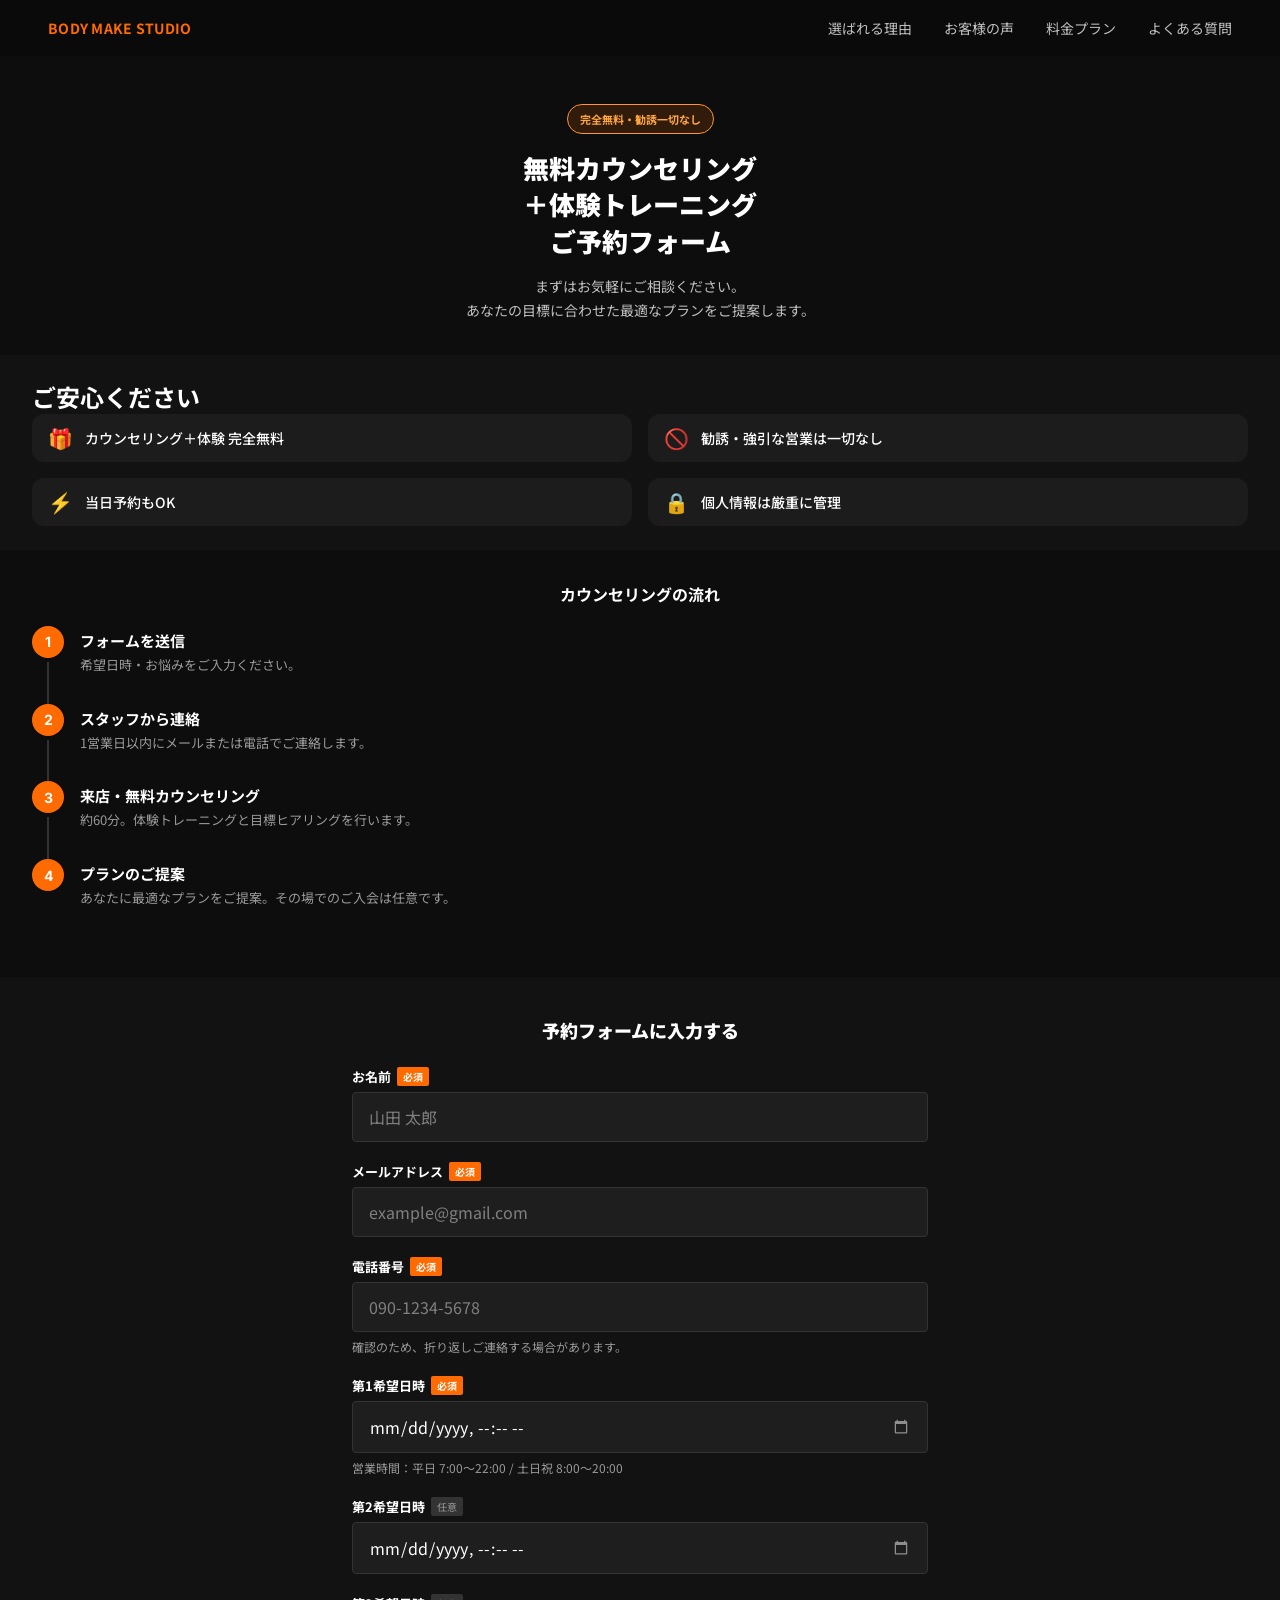
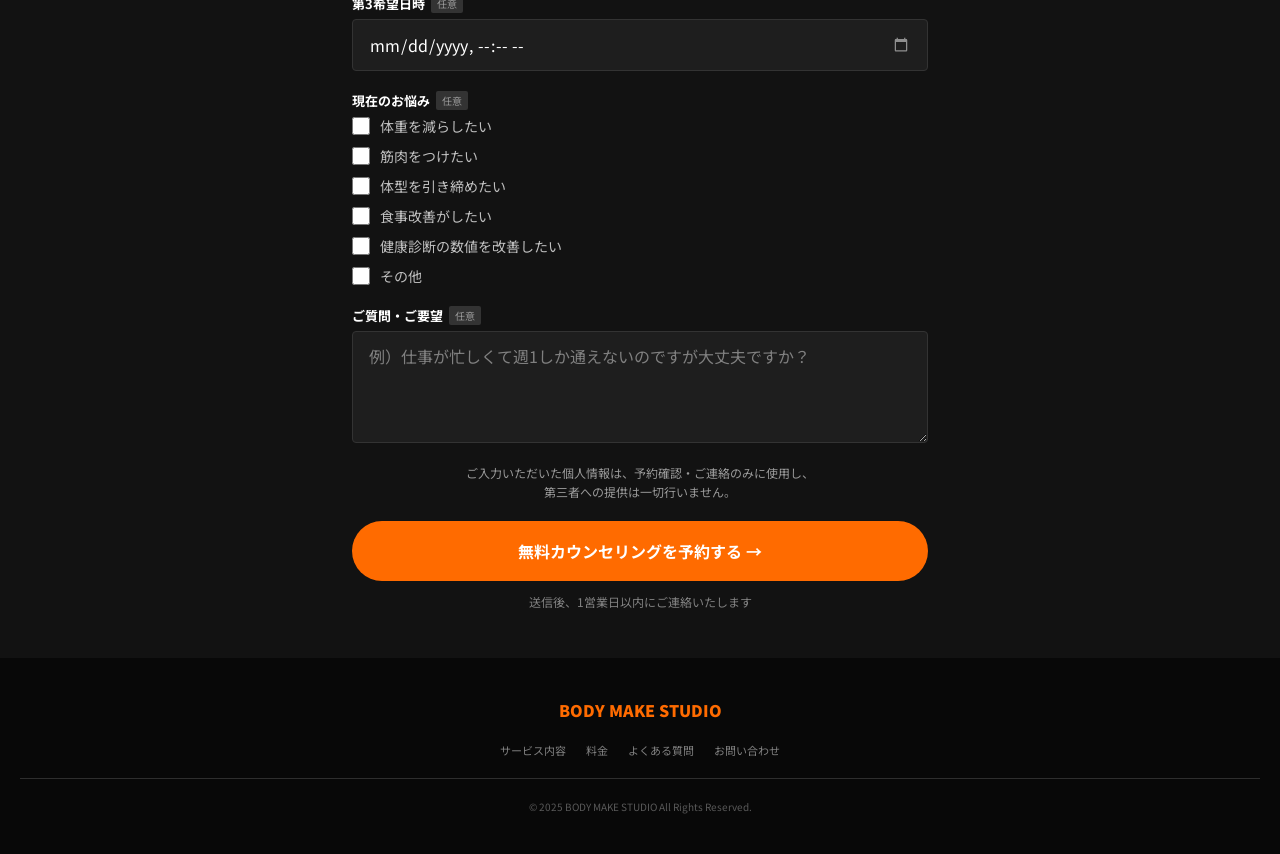
==== counseling.html @ 0d70e22b "新しく追加" ====
<!DOCTYPE html>
<html lang="ja">
<head>
  <meta charset="UTF-8">
  <meta name="viewport" content="width=device-width, initial-scale=1.0">
  <title>無料カウンセリング予約 | BODY MAKE STUDIO</title>
  <meta name="description" content="無料カウンセリング＋体験トレーニングのご予約。勧誘一切なし・完全無料・当日予約OK。BODY MAKE STUDIOで理想のカラダを目指しましょう。">
  <link rel="preconnect" href="https://fonts.googleapis.com">
  <link rel="preconnect" href="https://fonts.gstatic.com" crossorigin>
  <link href="https://fonts.googleapis.com/css2?family=Inter:wght@400;700&family=Noto+Sans+JP:wght@400;500;700;900&display=swap" rel="stylesheet">
  <link rel="stylesheet" href="css/style.css">
</head>
<body>

  <!-- ========== Header ========== -->
  <header class="header">
    <a href="index.html" class="header__logo">BODY MAKE STUDIO</a>
    <button class="header__hamburger js-hamburger" aria-label="メニューを開く" aria-expanded="false" aria-controls="header-nav">
      <span class="header__hamburger-line"></span>
      <span class="header__hamburger-line"></span>
      <span class="header__hamburger-line"></span>
    </button>
    <nav class="header__nav js-nav" id="header-nav" aria-label="サイトナビゲーション">
      <ul class="header__nav-list">
        <li class="header__nav-item"><a href="index.html#reason">選ばれる理由</a></li>
        <li class="header__nav-item"><a href="index.html#review">お客様の声</a></li>
        <li class="header__nav-item"><a href="index.html#pricing">料金プラン</a></li>
        <li class="header__nav-item"><a href="index.html#faq">よくある質問</a></li>
      </ul>
    </nav>
  </header>

  <main class="main">

    <!-- ========== Hero ========== -->
    <section class="counseling-hero" aria-label="ページヘッド">
      <div class="counseling-hero__badge">
        <span class="counseling-hero__badge-text">完全無料・勧誘一切なし</span>
      </div>
      <h1 class="counseling-hero__title">無料カウンセリング<br>＋体験トレーニング<br>ご予約フォーム</h1>
      <p class="counseling-hero__subtitle">
        まずはお気軽にご相談ください。<br>
        あなたの目標に合わせた最適なプランをご提案します。
      </p>
    </section>

    <!-- ========== Trust Badges ========== -->
    <section class="trust" aria-labelledby="trust-title">
      <h2 class="u-sr-only" id="trust-title">ご安心ください</h2>
      <ul class="trust__list">
        <li class="trust__item">
          <span class="trust__icon" aria-hidden="true">🎁</span>
          <p class="trust__text">カウンセリング＋体験 完全無料</p>
        </li>
        <li class="trust__item">
          <span class="trust__icon" aria-hidden="true">🚫</span>
          <p class="trust__text">勧誘・強引な営業は一切なし</p>
        </li>
        <li class="trust__item">
          <span class="trust__icon" aria-hidden="true">⚡</span>
          <p class="trust__text">当日予約もOK</p>
        </li>
        <li class="trust__item">
          <span class="trust__icon" aria-hidden="true">🔒</span>
          <p class="trust__text">個人情報は厳重に管理</p>
        </li>
      </ul>
    </section>

    <!-- ========== Steps ========== -->
    <section class="steps" aria-labelledby="steps-title">
      <h2 class="steps__title" id="steps-title">カウンセリングの流れ</h2>
      <ol class="steps__list">
        <li class="step">
          <div class="step__num" aria-hidden="true">1</div>
          <div class="step__content">
            <p class="step__title">フォームを送信</p>
            <p class="step__desc">希望日時・お悩みをご入力ください。</p>
          </div>
        </li>
        <li class="step">
          <div class="step__num" aria-hidden="true">2</div>
          <div class="step__content">
            <p class="step__title">スタッフから連絡</p>
            <p class="step__desc">1営業日以内にメールまたは電話でご連絡します。</p>
          </div>
        </li>
        <li class="step">
          <div class="step__num" aria-hidden="true">3</div>
          <div class="step__content">
            <p class="step__title">来店・無料カウンセリング</p>
            <p class="step__desc">約60分。体験トレーニングと目標ヒアリングを行います。</p>
          </div>
        </li>
        <li class="step">
          <div class="step__num" aria-hidden="true">4</div>
          <div class="step__content">
            <p class="step__title">プランのご提案</p>
            <p class="step__desc">あなたに最適なプランをご提案。その場でのご入会は任意です。</p>
          </div>
        </li>
      </ol>
    </section>

    <!-- ========== Form ========== -->
    <section class="form-section" aria-labelledby="form-title">
      <h2 class="form-section__title" id="form-title">予約フォームに入力する</h2>

      <form class="counseling-form js-counseling-form" novalidate>

        <!-- お名前 -->
        <div class="form-group">
          <label class="form-group__label" for="name">
            お名前
            <span class="form-group__required">必須</span>
          </label>
          <input
            class="form-group__input"
            type="text"
            id="name"
            name="name"
            placeholder="山田 太郎"
            required
            autocomplete="name"
          >
        </div>

        <!-- メールアドレス -->
        <div class="form-group">
          <label class="form-group__label" for="email">
            メールアドレス
            <span class="form-group__required">必須</span>
          </label>
          <input
            class="form-group__input"
            type="email"
            id="email"
            name="email"
            placeholder="example@gmail.com"
            required
            autocomplete="email"
          >
        </div>

        <!-- 電話番号 -->
        <div class="form-group">
          <label class="form-group__label" for="phone">
            電話番号
            <span class="form-group__required">必須</span>
          </label>
          <input
            class="form-group__input"
            type="tel"
            id="phone"
            name="phone"
            placeholder="090-1234-5678"
            required
            autocomplete="tel"
          >
          <p class="form-group__hint">確認のため、折り返しご連絡する場合があります。</p>
        </div>

        <!-- 第1希望日時 -->
        <div class="form-group">
          <label class="form-group__label" for="date1">
            第1希望日時
            <span class="form-group__required">必須</span>
          </label>
          <input
            class="form-group__input"
            type="datetime-local"
            id="date1"
            name="date1"
            required
          >
          <p class="form-group__hint">営業時間：平日 7:00〜22:00 / 土日祝 8:00〜20:00</p>
        </div>

        <!-- 第2希望日時 -->
        <div class="form-group">
          <label class="form-group__label" for="date2">
            第2希望日時
            <span class="form-group__optional">任意</span>
          </label>
          <input
            class="form-group__input"
            type="datetime-local"
            id="date2"
            name="date2"
          >
        </div>

        <!-- 第3希望日時 -->
        <div class="form-group">
          <label class="form-group__label" for="date3">
            第3希望日時
            <span class="form-group__optional">任意</span>
          </label>
          <input
            class="form-group__input"
            type="datetime-local"
            id="date3"
            name="date3"
          >
        </div>

        <!-- 現在のお悩み -->
        <div class="form-group">
          <p class="form-group__label" id="concern-label">
            現在のお悩み
            <span class="form-group__optional">任意</span>
          </p>
          <div class="form-group__checkbox-list" role="group" aria-labelledby="concern-label">
            <label class="form-group__checkbox-item">
              <input class="form-group__checkbox" type="checkbox" name="concern" value="weight">
              <span class="form-group__checkbox-label">体重を減らしたい</span>
            </label>
            <label class="form-group__checkbox-item">
              <input class="form-group__checkbox" type="checkbox" name="concern" value="muscle">
              <span class="form-group__checkbox-label">筋肉をつけたい</span>
            </label>
            <label class="form-group__checkbox-item">
              <input class="form-group__checkbox" type="checkbox" name="concern" value="shape">
              <span class="form-group__checkbox-label">体型を引き締めたい</span>
            </label>
            <label class="form-group__checkbox-item">
              <input class="form-group__checkbox" type="checkbox" name="concern" value="diet">
              <span class="form-group__checkbox-label">食事改善がしたい</span>
            </label>
            <label class="form-group__checkbox-item">
              <input class="form-group__checkbox" type="checkbox" name="concern" value="health">
              <span class="form-group__checkbox-label">健康診断の数値を改善したい</span>
            </label>
            <label class="form-group__checkbox-item">
              <input class="form-group__checkbox" type="checkbox" name="concern" value="other">
              <span class="form-group__checkbox-label">その他</span>
            </label>
          </div>
        </div>

        <!-- ご質問・ご要望 -->
        <div class="form-group">
          <label class="form-group__label" for="message">
            ご質問・ご要望
            <span class="form-group__optional">任意</span>
          </label>
          <textarea
            class="form-group__textarea"
            id="message"
            name="message"
            placeholder="例）仕事が忙しくて週1しか通えないのですが大丈夫ですか？"
          ></textarea>
        </div>

        <!-- プライバシーポリシー -->
        <p class="form__privacy">
          ご入力いただいた個人情報は、予約確認・ご連絡のみに使用し、<br>
          第三者への提供は一切行いません。
        </p>

        <!-- 送信 -->
        <div class="form__submit">
          <button type="submit" class="form__submit-btn">
            無料カウンセリングを予約する →
          </button>
          <p class="form__submit-note">送信後、1営業日以内にご連絡いたします</p>
        </div>

      </form>
    </section>

  </main>

  <!-- ========== Footer ========== -->
  <footer class="footer">
    <p class="footer__logo">BODY MAKE STUDIO</p>
    <nav class="footer__nav" aria-label="フッターナビゲーション">
      <a href="index.html#reason" class="footer__nav-item">サービス内容</a>
      <a href="index.html#pricing" class="footer__nav-item">料金</a>
      <a href="index.html#faq" class="footer__nav-item">よくある質問</a>
      <a href="counseling.html" class="footer__nav-item">お問い合わせ</a>
    </nav>
    <div class="footer__divider" aria-hidden="true"></div>
    <p class="footer__copy">© 2025 BODY MAKE STUDIO All Rights Reserved.</p>
  </footer>

  <script src="js/main.js"></script>
</body>
</html>
---- css/style.css ----
@import url('https://fonts.googleapis.com/css2?family=Inter:wght@400;700&family=Noto+Sans+JP:wght@400;500;700;900&display=swap');

/* ========================================
   Variables
======================================== */
:root {
  --color-bg-primary: #121212;
  --color-bg-secondary: #0d0d0d;
  --color-bg-header: #0a0a0a;
  --color-bg-card: #1a1a1a;
  --color-bg-card-alt: #1c1c1c;
  --color-accent: #ff6b00;
  --color-accent-hover: #e55f00;
  --color-accent-light: #ff9433;
  --color-accent-pale: rgba(255, 107, 0, 0.15);
  --color-text-primary: #ffffff;
  --color-text-secondary: #bfbfbf;
  --color-text-muted: #999999;
  --color-text-dark: #808080;
  --color-text-accent-warm: #ffa640;
  --color-success: #59d973;
  --color-star: #ffb800;
  --color-border: #333333;
  --color-border-subtle: #2e2e2e;

  --font-ja: 'Noto Sans JP', sans-serif;
  --font-en: 'Inter', sans-serif;

  --radius-sm: 4px;
  --radius-md: 8px;
  --radius-lg: 12px;
  --radius-xl: 14px;
  --radius-2xl: 16px;
  --radius-full: 50px;

  --section-py: 4rem;
  --section-px: 1.25rem;
}

/* ========================================
   Reset & Base
======================================== */
*, *::before, *::after {
  box-sizing: border-box;
  margin: 0;
  padding: 0;
}

html {
  font-size: 16px;
  scroll-behavior: smooth;
}

body {
  font-family: var(--font-ja);
  background-color: var(--color-bg-primary);
  color: var(--color-text-primary);
  -webkit-font-smoothing: antialiased;
  overflow-x: hidden;
  /* room for floating CTA on mobile */
  padding-bottom: 5rem;
}

img {
  max-width: 100%;
  height: auto;
  display: block;
}

a {
  color: inherit;
  text-decoration: none;
}

ul, ol {
  list-style: none;
}

/* ========================================
   Section Head (共通)
======================================== */
.section-head {
  display: flex;
  flex-direction: column;
  align-items: center;
  gap: 0.75rem;
  text-align: center;
  width: 100%;
}

.section-head__bar {
  width: 2.5rem;
  height: 4px;
  background-color: var(--color-accent);
  border-radius: 2px;
}

.section-head__title {
  font-size: 1.375rem;
  font-weight: 900;
  color: var(--color-text-primary);
  line-height: 1.5;
}

.section-head__subtitle {
  font-size: 0.8125rem;
  font-weight: 400;
  color: var(--color-text-muted);
}

/* ========================================
   CTA Button (共通)
======================================== */
.btn-cta {
  display: flex;
  align-items: center;
  justify-content: center;
  width: 100%;
  padding: 1.125rem 1.25rem;
  background-color: var(--color-accent);
  border-radius: var(--radius-full);
  border: none;
  font-family: var(--font-ja);
  font-size: 0.9375rem;
  font-weight: 700;
  color: var(--color-text-primary);
  cursor: pointer;
  transition: background-color 0.2s;
  text-align: center;
}

.btn-cta:hover {
  background-color: var(--color-accent-hover);
}

/* ========================================
   Header
======================================== */
.header {
  position: fixed;
  top: 0;
  left: 0;
  width: 100%;
  height: 3.5rem;
  background-color: var(--color-bg-header);
  display: flex;
  align-items: center;
  justify-content: space-between;
  padding: 0 1.25rem;
  z-index: 100;
}

.header__logo {
  font-size: 0.875rem;
  font-weight: 700;
  color: var(--color-accent);
  letter-spacing: 0.02em;
}

.header__hamburger {
  display: flex;
  flex-direction: column;
  gap: 5px;
  cursor: pointer;
  background: none;
  border: none;
  padding: 0.25rem;
}

.header__hamburger-line {
  width: 1.375rem;
  height: 2px;
  background-color: #d9d9d9;
  border-radius: 1px;
  transition: transform 0.3s, opacity 0.3s;
  display: block;
}

.header__hamburger.is-open .header__hamburger-line:nth-child(1) {
  transform: translateY(7px) rotate(45deg);
}

.header__hamburger.is-open .header__hamburger-line:nth-child(2) {
  opacity: 0;
}

.header__hamburger.is-open .header__hamburger-line:nth-child(3) {
  transform: translateY(-7px) rotate(-45deg);
}

.header__nav {
  position: fixed;
  top: 3.5rem;
  left: 0;
  width: 100%;
  background-color: var(--color-bg-header);
  padding: 1.5rem 1.25rem;
  transform: translateY(-110%);
  transition: transform 0.3s ease;
  z-index: 99;
}

.header__nav.is-open {
  transform: translateY(0);
}

.header__nav-list {
  display: flex;
  flex-direction: column;
  gap: 0;
}

.header__nav-item a {
  font-size: 0.9375rem;
  color: var(--color-text-secondary);
  display: block;
  padding: 0.875rem 0;
  border-bottom: 1px solid var(--color-border);
}

/* ========================================
   Main offset
======================================== */
.main {
  padding-top: 3.5rem;
}

/* ========================================
   Hero
======================================== */
.hero {
  position: relative;
  height: 32.5rem;
  overflow: hidden;
}

.hero__bg {
  position: absolute;
  inset: 0;
  width: 100%;
  height: 100%;
  object-fit: cover;
}

.hero__bg--placeholder {
  background: linear-gradient(135deg, #1a1a1a 0%, #2d2d2d 50%, #1a1a1a 100%);
}

.hero__overlay {
  position: absolute;
  inset: 0;
  background: linear-gradient(
    to bottom,
    rgba(0, 0, 0, 0.2) 0%,
    rgba(13, 13, 13, 0.7) 40%,
    rgba(13, 13, 13, 0.92) 100%
  );
}

.hero__badge {
  position: absolute;
  top: 13.75rem;
  left: 1.25rem;
  display: inline-flex;
  align-items: center;
  padding: 0.375rem 0.75rem;
  background-color: var(--color-accent-pale);
  border: 1px solid var(--color-accent-light);
  border-radius: 100px;
}

.hero__badge-text {
  font-size: 0.6875rem;
  font-weight: 700;
  color: var(--color-text-accent-warm);
  white-space: nowrap;
}

.hero__title {
  position: absolute;
  top: 17.375rem;
  left: 1.25rem;
  font-size: 2.25rem;
  font-weight: 900;
  line-height: 1.3;
  color: var(--color-text-primary);
}

.hero__subtitle {
  position: absolute;
  top: 24.375rem;
  left: 1.25rem;
  font-size: 0.875rem;
  font-weight: 400;
  line-height: 1.6;
  color: #bfbfbf;
}

/* ========================================
   Hero CTA Block
======================================== */
.hero-cta {
  background-color: var(--color-bg-secondary);
  padding: 1.5rem 1.25rem;
  display: flex;
  flex-direction: column;
  align-items: center;
  gap: 0.75rem;
}

.hero-cta__tags {
  display: flex;
  gap: 0.5rem;
  flex-wrap: wrap;
  justify-content: center;
}

.hero-cta__tag {
  background-color: #212121;
  padding: 0.375rem 0.625rem;
  border-radius: var(--radius-sm);
  font-size: 0.6875rem;
  font-weight: 500;
  color: var(--color-success);
  white-space: nowrap;
}

.hero-cta__btn {
  display: flex;
  align-items: center;
  justify-content: center;
  width: 100%;
  height: 3.625rem;
  background-color: var(--color-accent);
  border-radius: var(--radius-sm);
  font-size: 0.9375rem;
  font-weight: 700;
  color: var(--color-text-primary);
  transition: background-color 0.2s;
}

.hero-cta__btn:hover {
  background-color: var(--color-accent-hover);
}

.hero-cta__note {
  font-size: 0.6875rem;
  font-weight: 400;
  color: var(--color-text-dark);
  text-align: center;
}

/* ========================================
   Section: 悩み訴求
======================================== */
.pain {
  background-color: var(--color-bg-primary);
  padding: var(--section-py) var(--section-px);
  display: flex;
  flex-direction: column;
  align-items: center;
  gap: 2.5rem;
}

.pain__cards {
  display: flex;
  flex-direction: column;
  gap: 0.75rem;
  width: 100%;
}

.pain-card {
  display: flex;
  align-items: center;
  gap: 1rem;
  background-color: var(--color-bg-card-alt);
  padding: 1rem 1.25rem;
  border-radius: var(--radius-lg);
}

.pain-card__emoji {
  font-size: 1.75rem;
  flex-shrink: 0;
  line-height: 1;
}

.pain-card__text {
  font-size: 0.875rem;
  font-weight: 500;
  line-height: 1.6;
  color: var(--color-text-primary);
}

.pain__conclusion {
  font-size: 1rem;
  font-weight: 700;
  color: var(--color-accent);
  text-align: center;
  width: 100%;
}

/* ========================================
   Section: 選ばれる理由
======================================== */
.reason {
  background-color: var(--color-bg-secondary);
  padding: var(--section-py) var(--section-px);
  display: flex;
  flex-direction: column;
  align-items: center;
  gap: 2rem;
}

.reason__cards {
  display: flex;
  flex-direction: column;
  gap: 1rem;
  width: 100%;
}

.reason-card {
  display: flex;
  gap: 0.875rem;
  align-items: flex-start;
  background-color: var(--color-bg-card);
  padding: 1rem;
  border-radius: var(--radius-lg);
}

.reason-card__num {
  width: 2.25rem;
  height: 2.25rem;
  background-color: var(--color-accent);
  border-radius: var(--radius-md);
  flex-shrink: 0;
  display: flex;
  align-items: center;
  justify-content: center;
}

.reason-card__num-text {
  font-family: var(--font-en);
  font-size: 0.8125rem;
  font-weight: 700;
  color: var(--color-text-primary);
}

.reason-card__content {
  flex: 1;
  min-width: 0;
  display: flex;
  flex-direction: column;
  gap: 0.375rem;
}

.reason-card__title {
  font-size: 0.875rem;
  font-weight: 700;
  color: var(--color-text-primary);
  line-height: 1.6;
}

.reason-card__desc {
  font-size: 0.75rem;
  font-weight: 400;
  color: var(--color-text-muted);
  line-height: 1.7;
}

.reason__photos {
  display: flex;
  gap: 0.5rem;
  width: 100%;
}

.reason__photo {
  flex: 1;
  height: 6.25rem;
  border-radius: 0.625rem;
  background-color: #2a2a2a;
  overflow: hidden;
}

.reason__photo img {
  width: 100%;
  height: 100%;
  object-fit: cover;
}

/* ========================================
   Section: ビフォーアフター
======================================== */
.ba {
  background-color: var(--color-bg-primary);
  padding: var(--section-py) var(--section-px);
  display: flex;
  flex-direction: column;
  align-items: center;
  gap: 2rem;
}

.ba__cards {
  display: flex;
  flex-direction: column;
  gap: 1.25rem;
  width: 100%;
}

.ba-card {
  background-color: var(--color-bg-card);
  border-radius: var(--radius-xl);
  overflow: hidden;
}

.ba-card__images {
  display: flex;
  gap: 2px;
}

.ba-card__side {
  flex: 1;
  background-color: #262626;
  padding: 0.5rem;
  display: flex;
  flex-direction: column;
  justify-content: flex-end;
  gap: 0.25rem;
}

.ba-card__img-placeholder {
  width: 100%;
  aspect-ratio: 1;
  background-color: #333;
}

.ba-card__label {
  font-family: var(--font-en);
  font-size: 0.625rem;
  font-weight: 700;
}

.ba-card__label--before {
  color: var(--color-text-dark);
}

.ba-card__label--after {
  color: var(--color-accent);
}

.ba-card__info {
  padding: 0.75rem 1rem 1rem;
  display: flex;
  flex-direction: column;
  gap: 0.375rem;
}

.ba-card__result {
  font-size: 0.9375rem;
  font-weight: 700;
  color: var(--color-accent);
}

.ba-card__name {
  font-size: 0.75rem;
  font-weight: 400;
  color: #cccccc;
}

.ba-card__course {
  font-size: 0.6875rem;
  font-weight: 400;
  color: var(--color-text-dark);
}

/* ========================================
   Section: お客様の声
======================================== */
.review {
  background-color: var(--color-bg-secondary);
  padding: var(--section-py) var(--section-px);
  display: flex;
  flex-direction: column;
  align-items: center;
  gap: 2rem;
}

.review__cards {
  display: flex;
  flex-direction: column;
  gap: 1rem;
  width: 100%;
}

.review-card {
  background-color: var(--color-bg-card);
  padding: 1rem;
  border-radius: var(--radius-xl);
  display: flex;
  flex-direction: column;
  gap: 0.75rem;
}

.review-card__author {
  display: flex;
  align-items: center;
  gap: 0.75rem;
}

.review-card__avatar {
  width: 2.75rem;
  height: 2.75rem;
  border-radius: 50%;
  background-color: #333;
  flex-shrink: 0;
  overflow: hidden;
}

.review-card__avatar img {
  width: 100%;
  height: 100%;
  object-fit: cover;
}

.review-card__name-col {
  display: flex;
  flex-direction: column;
  gap: 0.25rem;
}

.review-card__name {
  font-size: 0.8125rem;
  font-weight: 700;
  color: var(--color-text-primary);
}

.review-card__stars {
  font-family: var(--font-en);
  font-size: 0.75rem;
  color: var(--color-star);
}

.review-card__text {
  font-size: 0.8125rem;
  font-weight: 400;
  line-height: 1.75;
  color: var(--color-text-secondary);
}

/* ========================================
   Section: トレーナー紹介
======================================== */
.trainer {
  background-color: var(--color-bg-primary);
  padding: var(--section-py) var(--section-px);
  display: flex;
  flex-direction: column;
  align-items: center;
  gap: 1.75rem;
}

.trainer-card {
  background-color: var(--color-bg-card);
  border-radius: var(--radius-2xl);
  overflow: hidden;
  width: 100%;
}

.trainer-card__photo {
  height: 16.25rem;
  background-color: #2a2a2a;
  overflow: hidden;
}

.trainer-card__photo img {
  width: 100%;
  height: 100%;
  object-fit: cover;
}

.trainer-card__info {
  padding: 1.25rem;
  display: flex;
  flex-direction: column;
  gap: 0.625rem;
}

.trainer-card__role {
  font-size: 0.6875rem;
  font-weight: 400;
  color: var(--color-accent);
}

.trainer-card__name {
  font-size: 1.25rem;
  font-weight: 900;
  color: var(--color-text-primary);
}

.trainer-card__bio {
  font-size: 0.8125rem;
  font-weight: 400;
  line-height: 1.75;
  color: #b3b3b3;
}

.trainer-card__badges {
  display: flex;
  gap: 0.5rem;
  flex-wrap: wrap;
}

.trainer-card__badge {
  background-color: #262626;
  padding: 0.375rem 0.625rem;
  border-radius: 1.25rem;
  font-size: 0.625rem;
  font-weight: 400;
  color: #cccccc;
}

/* ========================================
   Section: 料金プラン
======================================== */
.pricing {
  background-color: var(--color-bg-secondary);
  padding: var(--section-py) var(--section-px);
  display: flex;
  flex-direction: column;
  align-items: center;
  gap: 2rem;
}

.pricing__plans {
  display: flex;
  flex-direction: column;
  gap: 1rem;
  width: 100%;
}

.plan-card {
  background-color: var(--color-bg-card);
  border: 1px solid var(--color-border);
  border-radius: var(--radius-xl);
  padding: 1.25rem;
  display: flex;
  flex-direction: column;
  gap: 1rem;
}

.plan-card--popular {
  background-color: #1f140a;
  border: 2px solid var(--color-accent);
  padding: 0;
  overflow: hidden;
}

.plan-card__popular-badge {
  background-color: var(--color-accent);
  padding: 0.5rem 1rem;
  display: flex;
  align-items: center;
  justify-content: center;
  margin-bottom: 0;
}

.plan-card__popular-badge-text {
  font-size: 0.75rem;
  font-weight: 700;
  color: var(--color-text-primary);
}

.plan-card--popular .plan-card__title {
  padding: 1rem 1.25rem 0;
}

.plan-card--popular .plan-card__price-row,
.plan-card--popular .plan-card__features {
  padding-left: 1.25rem;
  padding-right: 1.25rem;
}

.plan-card--popular .plan-card__divider {
  margin-left: 1.25rem;
  margin-right: 1.25rem;
}

.plan-card--popular .plan-card__features {
  padding-bottom: 1.25rem;
}

.plan-card__title {
  font-size: 0.9375rem;
  font-weight: 700;
  color: var(--color-text-primary);
}

.plan-card__price-row {
  display: flex;
  align-items: flex-end;
  gap: 0.25rem;
}

.plan-card__price {
  font-family: var(--font-en);
  font-size: 1.75rem;
  font-weight: 700;
  color: var(--color-accent);
}

.plan-card__price-note {
  font-size: 0.6875rem;
  color: var(--color-text-muted);
  padding-bottom: 0.2rem;
}

.plan-card__divider {
  height: 1px;
  background-color: var(--color-border);
}

.plan-card__features {
  display: flex;
  flex-direction: column;
  gap: 0.5rem;
}

.plan-card__feature {
  display: flex;
  gap: 0.5rem;
  align-items: flex-start;
}

.plan-card__feature-check {
  font-family: var(--font-en);
  font-weight: 700;
  color: var(--color-accent);
  font-size: 0.8125rem;
  flex-shrink: 0;
  line-height: 1.6;
}

.plan-card__feature-text {
  font-size: 0.8125rem;
  font-weight: 400;
  color: #cccccc;
  line-height: 1.6;
}

.pricing__note {
  font-size: 0.75rem;
  font-weight: 400;
  color: var(--color-accent);
  text-align: center;
}

.pricing__cta {
  width: 100%;
}

/* ========================================
   Section: FAQ
======================================== */
.faq {
  background-color: var(--color-bg-primary);
  padding: var(--section-py) var(--section-px);
  display: flex;
  flex-direction: column;
  align-items: center;
  gap: 2rem;
}

.faq__list {
  display: flex;
  flex-direction: column;
  gap: 0.75rem;
  width: 100%;
}

.faq-item {
  background-color: var(--color-bg-card);
  border-radius: var(--radius-lg);
  padding: 1rem;
  display: flex;
  flex-direction: column;
  gap: 0.625rem;
}

.faq-item__q-row {
  display: flex;
  gap: 0.625rem;
  align-items: flex-start;
}

.faq-item__q-label {
  font-family: var(--font-en);
  font-size: 0.875rem;
  font-weight: 700;
  color: var(--color-accent);
  flex-shrink: 0;
  line-height: 1.6;
}

.faq-item__q-text {
  flex: 1;
  font-size: 0.8125rem;
  font-weight: 700;
  line-height: 1.6;
  color: var(--color-text-primary);
}

.faq-item__divider {
  height: 1px;
  background-color: var(--color-border);
}

.faq-item__a-row {
  display: flex;
  gap: 0.625rem;
  align-items: flex-start;
}

.faq-item__a-label {
  font-family: var(--font-en);
  font-size: 0.875rem;
  font-weight: 700;
  color: var(--color-text-muted);
  flex-shrink: 0;
  line-height: 1.7;
}

.faq-item__a-text {
  flex: 1;
  font-size: 0.75rem;
  font-weight: 400;
  line-height: 1.7;
  color: #a6a6a6;
}

.faq__cta {
  width: 100%;
}

/* ========================================
   Section: 最終CTA
======================================== */
.final-cta {
  background-color: var(--color-bg-secondary);
  padding: 4.5rem var(--section-px);
  display: flex;
  flex-direction: column;
  align-items: center;
  gap: 1.5rem;
}

.final-cta__bg {
  position: relative;
  width: 100%;
  height: 17.5rem;
  border-radius: 1rem;
  overflow: hidden;
  background-color: #2a2a2a;
}

.final-cta__bg-img {
  position: absolute;
  inset: 0;
  width: 100%;
  height: 100%;
  object-fit: cover;
}

.final-cta__bg-overlay {
  position: absolute;
  inset: 0;
  background: linear-gradient(to bottom, rgba(13, 13, 13, 0.3), rgba(13, 13, 13, 0.85));
}

.final-cta__headline {
  position: absolute;
  top: 2.5rem;
  left: 50%;
  transform: translateX(-50%);
  width: 90%;
  font-size: 1.375rem;
  font-weight: 900;
  line-height: 1.65;
  color: var(--color-text-primary);
  text-align: center;
}

.final-cta__urgency {
  position: absolute;
  bottom: 1.5rem;
  left: 50%;
  transform: translateX(-50%);
  background-color: var(--color-accent);
  padding: 0.375rem 0.75rem;
  border-radius: var(--radius-sm);
  font-size: 0.75rem;
  font-weight: 700;
  color: var(--color-text-primary);
  white-space: nowrap;
}

.final-cta__sub {
  font-size: 0.8125rem;
  font-weight: 400;
  color: var(--color-text-muted);
  text-align: center;
}

.final-cta__note {
  font-size: 0.6875rem;
  font-weight: 400;
  color: var(--color-text-dark);
  text-align: center;
}

/* ========================================
   Section: 店舗情報
======================================== */
.store {
  background-color: var(--color-bg-primary);
  padding: var(--section-py) var(--section-px);
  display: flex;
  flex-direction: column;
  align-items: center;
  gap: 1.5rem;
}

.store__map {
  width: 100%;
  height: 11.25rem;
  border-radius: var(--radius-lg);
  background-color: #262626;
}

.store__info-card {
  background-color: var(--color-bg-card);
  border-radius: var(--radius-xl);
  padding: 1.25rem;
  display: flex;
  flex-direction: column;
  gap: 0.875rem;
  width: 100%;
}

.store__info-row {
  display: flex;
  gap: 1rem;
  align-items: flex-start;
}

.store__info-label {
  font-size: 0.75rem;
  font-weight: 700;
  color: var(--color-accent);
  width: 3.75rem;
  flex-shrink: 0;
  line-height: 1.65;
}

.store__info-value {
  flex: 1;
  font-size: 0.8125rem;
  font-weight: 400;
  line-height: 1.65;
  color: #d9d9d9;
}

/* ========================================
   Floating CTA (SP only)
======================================== */
.floating-cta {
  position: fixed;
  bottom: 0;
  left: 0;
  width: 100%;
  padding: 0.75rem 1.25rem calc(0.75rem + env(safe-area-inset-bottom, 0px));
  background-color: rgba(10, 10, 10, 0.96);
  border-top: 1px solid var(--color-border);
  z-index: 90;
  display: flex;
  flex-direction: column;
  align-items: center;
  gap: 0.25rem;
  backdrop-filter: blur(8px);
}

.floating-cta__btn {
  display: block;
  width: 100%;
  padding: 0.875rem;
  background-color: var(--color-accent);
  border-radius: var(--radius-full);
  font-size: 0.9375rem;
  font-weight: 700;
  color: var(--color-text-primary);
  text-align: center;
  transition: background-color 0.2s;
}

.floating-cta__btn:hover {
  background-color: var(--color-accent-hover);
}

.floating-cta__note {
  font-size: 0.625rem;
  color: var(--color-text-dark);
}

/* ========================================
   Footer
======================================== */
.footer {
  background-color: #080808;
  padding: 2.5rem 1.25rem;
  display: flex;
  flex-direction: column;
  align-items: center;
  gap: 1.25rem;
}

.footer__logo {
  font-size: 1rem;
  font-weight: 900;
  color: var(--color-accent);
  text-align: center;
}

.footer__nav {
  display: flex;
  gap: 1.25rem;
  flex-wrap: wrap;
  justify-content: center;
}

.footer__nav-item {
  font-size: 0.6875rem;
  font-weight: 400;
  color: var(--color-text-dark);
}

.footer__divider {
  width: 100%;
  height: 1px;
  background-color: var(--color-border-subtle);
}

.footer__copy {
  font-size: 0.625rem;
  font-weight: 400;
  color: #595959;
  text-align: center;
}

/* ========================================
   Counseling Page
======================================== */
.counseling-hero {
  background-color: var(--color-bg-secondary);
  padding: 3rem var(--section-px) 2rem;
  text-align: center;
  display: flex;
  flex-direction: column;
  align-items: center;
  gap: 1rem;
}

.counseling-hero__badge {
  display: inline-flex;
  align-items: center;
  padding: 0.375rem 0.75rem;
  background-color: var(--color-accent-pale);
  border: 1px solid var(--color-accent-light);
  border-radius: 100px;
}

.counseling-hero__badge-text {
  font-size: 0.6875rem;
  font-weight: 700;
  color: var(--color-text-accent-warm);
}

.counseling-hero__title {
  font-size: 1.625rem;
  font-weight: 900;
  line-height: 1.4;
  color: var(--color-text-primary);
}

.counseling-hero__subtitle {
  font-size: 0.875rem;
  font-weight: 400;
  line-height: 1.7;
  color: var(--color-text-secondary);
}

/* Trust */
.trust {
  background-color: var(--color-bg-primary);
  padding: 1.5rem var(--section-px);
}

.trust__list {
  display: flex;
  flex-direction: column;
  gap: 0.75rem;
}

.trust__item {
  display: flex;
  align-items: center;
  gap: 0.75rem;
  padding: 0.875rem 1rem;
  background-color: var(--color-bg-card-alt);
  border-radius: var(--radius-lg);
}

.trust__icon {
  font-size: 1.25rem;
  flex-shrink: 0;
  line-height: 1;
}

.trust__text {
  font-size: 0.875rem;
  font-weight: 500;
  color: var(--color-text-primary);
}

/* Steps */
.steps {
  background-color: var(--color-bg-secondary);
  padding: 2rem var(--section-px) 2.5rem;
  display: flex;
  flex-direction: column;
  gap: 1.25rem;
}

.steps__title {
  font-size: 1rem;
  font-weight: 700;
  color: var(--color-text-primary);
  text-align: center;
}

.steps__list {
  display: flex;
  flex-direction: column;
  gap: 0;
}

.step {
  display: flex;
  gap: 1rem;
  align-items: flex-start;
  position: relative;
}

.step:not(:last-child)::after {
  content: '';
  position: absolute;
  left: 0.9375rem;
  top: 2.25rem;
  width: 2px;
  height: calc(100% - 0.5rem);
  background-color: var(--color-border);
}

.step__num {
  width: 2rem;
  height: 2rem;
  border-radius: 50%;
  background-color: var(--color-accent);
  display: flex;
  align-items: center;
  justify-content: center;
  flex-shrink: 0;
  font-family: var(--font-en);
  font-size: 0.875rem;
  font-weight: 700;
  color: var(--color-text-primary);
  position: relative;
  z-index: 1;
}

.step__content {
  padding-bottom: 1.75rem;
  padding-top: 0.25rem;
}

.step__title {
  font-size: 0.9375rem;
  font-weight: 700;
  color: var(--color-text-primary);
  margin-bottom: 0.25rem;
}

.step__desc {
  font-size: 0.8125rem;
  font-weight: 400;
  color: var(--color-text-muted);
  line-height: 1.6;
}

/* Form Section */
.form-section {
  background-color: var(--color-bg-primary);
  padding: 2.5rem var(--section-px) 3rem;
  display: flex;
  flex-direction: column;
  gap: 1.5rem;
}

.form-section__title {
  font-size: 1.125rem;
  font-weight: 900;
  color: var(--color-text-primary);
  text-align: center;
}

.counseling-form {
  display: flex;
  flex-direction: column;
  gap: 1.25rem;
}

.form-group {
  display: flex;
  flex-direction: column;
  gap: 0.375rem;
}

.form-group__label {
  font-size: 0.8125rem;
  font-weight: 700;
  color: var(--color-text-primary);
  display: flex;
  align-items: center;
  gap: 0.375rem;
}

.form-group__required {
  font-size: 0.625rem;
  font-weight: 700;
  background-color: var(--color-accent);
  color: var(--color-text-primary);
  padding: 0.125rem 0.375rem;
  border-radius: 2px;
}

.form-group__optional {
  font-size: 0.625rem;
  font-weight: 400;
  background-color: var(--color-border);
  color: var(--color-text-muted);
  padding: 0.125rem 0.375rem;
  border-radius: 2px;
}

.form-group__input,
.form-group__textarea {
  background-color: #1e1e1e;
  border: 1px solid var(--color-border);
  border-radius: var(--radius-sm);
  color: var(--color-text-primary);
  font-family: var(--font-ja);
  font-size: 1rem;
  padding: 0.75rem 1rem;
  width: 100%;
  transition: border-color 0.2s;
}

.form-group__input:focus,
.form-group__textarea:focus {
  outline: none;
  border-color: var(--color-accent);
}

.form-group__input::placeholder,
.form-group__textarea::placeholder {
  color: var(--color-text-dark);
}

/* datetime-local color fix */
.form-group__input[type="datetime-local"]::-webkit-calendar-picker-indicator {
  filter: invert(1) opacity(0.5);
  cursor: pointer;
}

.form-group__textarea {
  resize: vertical;
  min-height: 7rem;
  line-height: 1.6;
}

.form-group__checkbox-list {
  display: flex;
  flex-direction: column;
  gap: 0.625rem;
}

.form-group__checkbox-item {
  display: flex;
  align-items: center;
  gap: 0.625rem;
  cursor: pointer;
}

.form-group__checkbox {
  width: 1.125rem;
  height: 1.125rem;
  border-radius: 3px;
  flex-shrink: 0;
  accent-color: var(--color-accent);
  cursor: pointer;
}

.form-group__checkbox-label {
  font-size: 0.875rem;
  font-weight: 400;
  color: var(--color-text-secondary);
}

.form-group__hint {
  font-size: 0.75rem;
  font-weight: 400;
  color: var(--color-text-muted);
  line-height: 1.5;
}

.form__privacy {
  font-size: 0.75rem;
  font-weight: 400;
  color: var(--color-text-muted);
  text-align: center;
  line-height: 1.6;
}

.form__submit {
  display: flex;
  flex-direction: column;
  gap: 0.75rem;
  align-items: center;
}

.form__submit-btn {
  width: 100%;
  padding: 1.125rem;
  background-color: var(--color-accent);
  border: none;
  border-radius: var(--radius-full);
  font-family: var(--font-ja);
  font-size: 1rem;
  font-weight: 700;
  color: var(--color-text-primary);
  cursor: pointer;
  transition: background-color 0.2s;
}

.form__submit-btn:hover {
  background-color: var(--color-accent-hover);
}

.form__submit-note {
  font-size: 0.75rem;
  font-weight: 400;
  color: var(--color-text-dark);
  text-align: center;
}

/* Form success state */
.form-success {
  text-align: center;
  padding: 3rem 1rem;
  display: flex;
  flex-direction: column;
  align-items: center;
  gap: 1rem;
}

.form-success__icon {
  font-size: 3rem;
  line-height: 1;
}

.form-success__title {
  font-size: 1.25rem;
  font-weight: 900;
  color: var(--color-text-primary);
}

.form-success__text {
  font-size: 0.875rem;
  font-weight: 400;
  color: var(--color-text-muted);
  line-height: 1.7;
}

.form-success__link {
  margin-top: 0.5rem;
  display: inline-block;
  color: var(--color-accent);
  font-size: 0.875rem;
  font-weight: 700;
  text-decoration: underline;
}

/* ========================================
   Desktop (768px+)
======================================== */
@media (min-width: 768px) {
  :root {
    --section-py: 5rem;
    --section-px: 2rem;
  }

  body {
    padding-bottom: 0;
  }

  .floating-cta {
    display: none;
  }

  .header__hamburger {
    display: none;
  }

  .header__nav {
    position: static;
    transform: none;
    padding: 0;
    background: none;
    width: auto;
  }

  .header__nav-list {
    flex-direction: row;
    gap: 2rem;
  }

  .header__nav-item a {
    border-bottom: none;
    font-size: 0.875rem;
    padding: 0;
  }

  .hero {
    height: 42rem;
  }

  .hero__title {
    font-size: 3rem;
  }

  .hero-cta__btn {
    max-width: 28rem;
  }

  .pain__cards {
    display: grid;
    grid-template-columns: 1fr 1fr;
    gap: 1rem;
  }

  .reason__cards {
    display: grid;
    grid-template-columns: 1fr 1fr;
  }

  .ba__cards {
    display: grid;
    grid-template-columns: 1fr 1fr 1fr;
  }

  .review__cards {
    display: grid;
    grid-template-columns: 1fr 1fr;
  }

  .pricing__plans {
    display: grid;
    grid-template-columns: 1fr 1fr 1fr;
    gap: 1.25rem;
  }

  .trust__list {
    display: grid;
    grid-template-columns: 1fr 1fr;
    gap: 1rem;
  }

  .form-section {
    max-width: 40rem;
    margin-left: auto;
    margin-right: auto;
  }
}

@media (min-width: 1024px) {
  .header {
    padding: 0 3rem;
  }

  .hero__title {
    font-size: 3.5rem;
  }
}
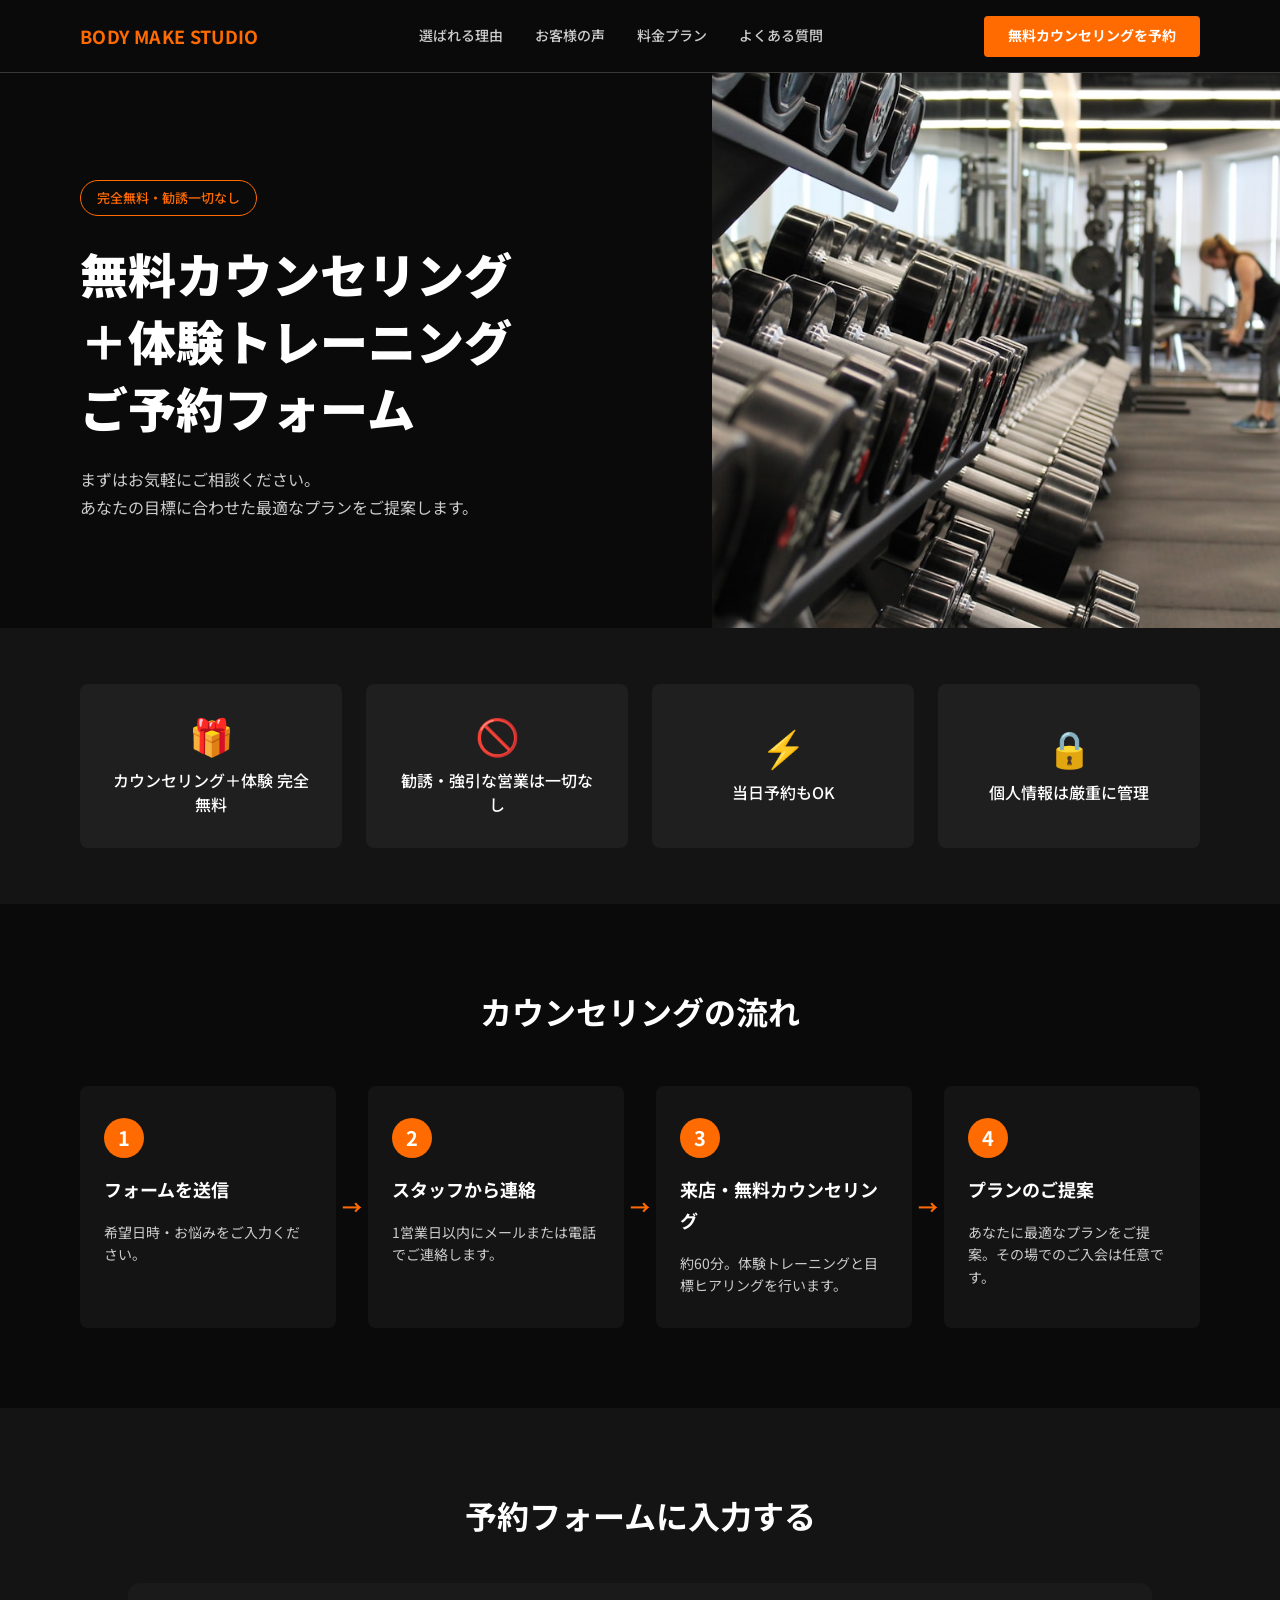
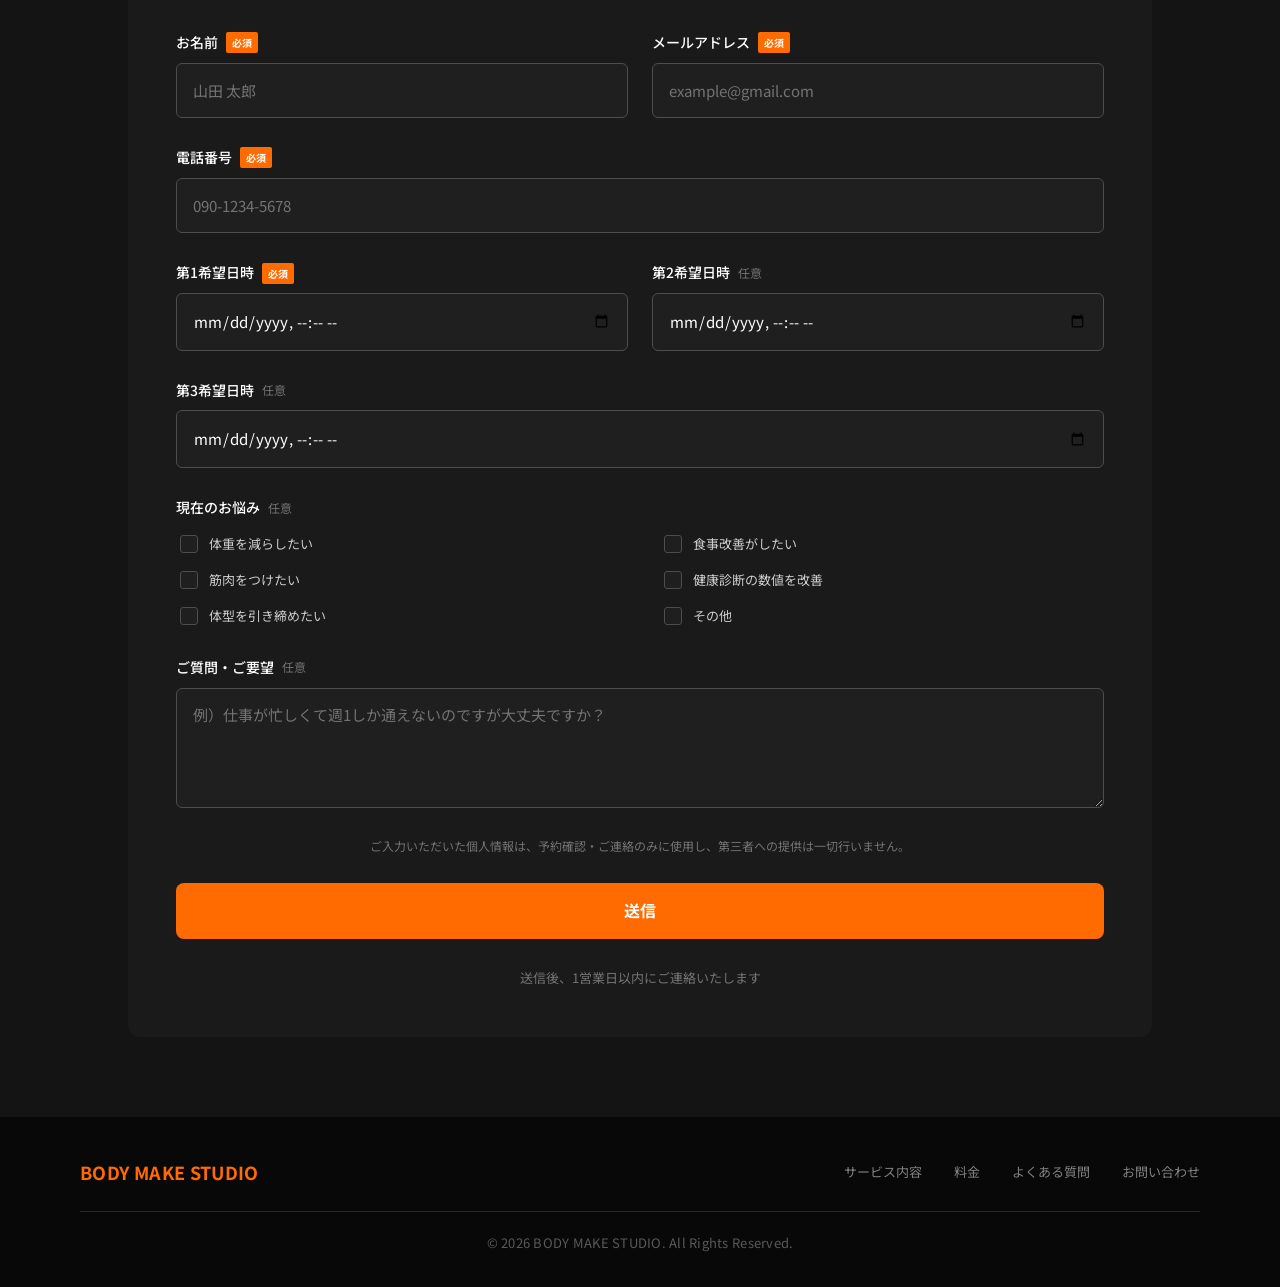
==== commit 2572941c: "lp基本構造を実装" ====
--- a/counseling.html
+++ b/counseling.html
@@ -3,285 +3,232 @@
 <head>
   <meta charset="UTF-8">
   <meta name="viewport" content="width=device-width, initial-scale=1.0">
-  <title>無料カウンセリング予約 | BODY MAKE STUDIO</title>
-  <meta name="description" content="無料カウンセリング＋体験トレーニングのご予約。勧誘一切なし・完全無料・当日予約OK。BODY MAKE STUDIOで理想のカラダを目指しましょう。">
+  <meta name="description" content="BODY MAKE STUDIOの無料カウンセリング＋体験トレーニング予約フォーム。完全無料、勧誘一切なし。1営業日以内にスタッフよりご連絡いたします。">
+  <title>無料カウンセリング予約｜BODY MAKE STUDIO</title>
   <link rel="preconnect" href="https://fonts.googleapis.com">
   <link rel="preconnect" href="https://fonts.gstatic.com" crossorigin>
-  <link href="https://fonts.googleapis.com/css2?family=Inter:wght@400;700&family=Noto+Sans+JP:wght@400;500;700;900&display=swap" rel="stylesheet">
+  <link href="https://fonts.googleapis.com/css2?family=Noto+Sans+JP:wght@400;500;700;900&display=swap" rel="stylesheet">
+  <link rel="stylesheet" href="css/reset.css">
   <link rel="stylesheet" href="css/style.css">
 </head>
 <body>
 
-  <!-- ========== Header ========== -->
+  <!-- Header -->
+  <!-- Figma: 74:2 Header -->
   <header class="header">
-    <a href="index.html" class="header__logo">BODY MAKE STUDIO</a>
-    <button class="header__hamburger js-hamburger" aria-label="メニューを開く" aria-expanded="false" aria-controls="header-nav">
-      <span class="header__hamburger-line"></span>
-      <span class="header__hamburger-line"></span>
-      <span class="header__hamburger-line"></span>
-    </button>
-    <nav class="header__nav js-nav" id="header-nav" aria-label="サイトナビゲーション">
-      <ul class="header__nav-list">
-        <li class="header__nav-item"><a href="index.html#reason">選ばれる理由</a></li>
-        <li class="header__nav-item"><a href="index.html#review">お客様の声</a></li>
-        <li class="header__nav-item"><a href="index.html#pricing">料金プラン</a></li>
-        <li class="header__nav-item"><a href="index.html#faq">よくある質問</a></li>
+    <div class="header__inner">
+      <a href="index.html" class="header__logo">BODY MAKE STUDIO</a>
+      <nav class="header__nav" aria-label="グローバルナビゲーション">
+        <ul class="header__nav-list">
+          <li><a href="index.html#reason" class="header__nav-link">選ばれる理由</a></li>
+          <li><a href="index.html#voice" class="header__nav-link">お客様の声</a></li>
+          <li><a href="index.html#pricing" class="header__nav-link">料金プラン</a></li>
+          <li><a href="index.html#faq" class="header__nav-link">よくある質問</a></li>
+        </ul>
+      </nav>
+      <a href="counseling.html" class="header__cta">無料カウンセリングを予約</a>
+      <button type="button" class="header__menu-btn js-menu-btn" aria-label="メニューを開く" aria-expanded="false" aria-controls="drawerMenu">
+        <span></span><span></span><span></span>
+      </button>
+    </div>
+    <div class="header__drawer js-drawer" id="drawerMenu">
+      <ul class="header__drawer-list">
+        <li><a href="index.html#reason" class="header__drawer-link">選ばれる理由</a></li>
+        <li><a href="index.html#voice" class="header__drawer-link">お客様の声</a></li>
+        <li><a href="index.html#pricing" class="header__drawer-link">料金プラン</a></li>
+        <li><a href="index.html#faq" class="header__drawer-link">よくある質問</a></li>
+        <li><a href="news.html" class="header__drawer-link">お知らせ</a></li>
       </ul>
-    </nav>
+    </div>
   </header>
 
-  <main class="main">
-
-    <!-- ========== Hero ========== -->
-    <section class="counseling-hero" aria-label="ページヘッド">
-      <div class="counseling-hero__badge">
-        <span class="counseling-hero__badge-text">完全無料・勧誘一切なし</span>
-      </div>
-      <h1 class="counseling-hero__title">無料カウンセリング<br>＋体験トレーニング<br>ご予約フォーム</h1>
-      <p class="counseling-hero__subtitle">
-        まずはお気軽にご相談ください。<br>
-        あなたの目標に合わせた最適なプランをご提案します。
-      </p>
-    </section>
-
-    <!-- ========== Trust Badges ========== -->
-    <section class="trust" aria-labelledby="trust-title">
-      <h2 class="u-sr-only" id="trust-title">ご安心ください</h2>
-      <ul class="trust__list">
-        <li class="trust__item">
-          <span class="trust__icon" aria-hidden="true">🎁</span>
-          <p class="trust__text">カウンセリング＋体験 完全無料</p>
-        </li>
-        <li class="trust__item">
-          <span class="trust__icon" aria-hidden="true">🚫</span>
-          <p class="trust__text">勧誘・強引な営業は一切なし</p>
-        </li>
-        <li class="trust__item">
-          <span class="trust__icon" aria-hidden="true">⚡</span>
-          <p class="trust__text">当日予約もOK</p>
-        </li>
-        <li class="trust__item">
-          <span class="trust__icon" aria-hidden="true">🔒</span>
-          <p class="trust__text">個人情報は厳重に管理</p>
-        </li>
-      </ul>
-    </section>
-
-    <!-- ========== Steps ========== -->
-    <section class="steps" aria-labelledby="steps-title">
-      <h2 class="steps__title" id="steps-title">カウンセリングの流れ</h2>
-      <ol class="steps__list">
-        <li class="step">
-          <div class="step__num" aria-hidden="true">1</div>
-          <div class="step__content">
-            <p class="step__title">フォームを送信</p>
-            <p class="step__desc">希望日時・お悩みをご入力ください。</p>
-          </div>
-        </li>
-        <li class="step">
-          <div class="step__num" aria-hidden="true">2</div>
-          <div class="step__content">
-            <p class="step__title">スタッフから連絡</p>
-            <p class="step__desc">1営業日以内にメールまたは電話でご連絡します。</p>
-          </div>
-        </li>
-        <li class="step">
-          <div class="step__num" aria-hidden="true">3</div>
-          <div class="step__content">
-            <p class="step__title">来店・無料カウンセリング</p>
-            <p class="step__desc">約60分。体験トレーニングと目標ヒアリングを行います。</p>
-          </div>
-        </li>
-        <li class="step">
-          <div class="step__num" aria-hidden="true">4</div>
-          <div class="step__content">
-            <p class="step__title">プランのご提案</p>
-            <p class="step__desc">あなたに最適なプランをご提案。その場でのご入会は任意です。</p>
-          </div>
-        </li>
-      </ol>
-    </section>
-
-    <!-- ========== Form ========== -->
-    <section class="form-section" aria-labelledby="form-title">
-      <h2 class="form-section__title" id="form-title">予約フォームに入力する</h2>
-
-      <form class="counseling-form js-counseling-form" novalidate>
-
-        <!-- お名前 -->
-        <div class="form-group">
-          <label class="form-group__label" for="name">
-            お名前
-            <span class="form-group__required">必須</span>
-          </label>
-          <input
-            class="form-group__input"
-            type="text"
-            id="name"
-            name="name"
-            placeholder="山田 太郎"
-            required
-            autocomplete="name"
-          >
+  <main>
+
+    <!-- Counseling Hero -->
+    <!-- Figma: 74:11 Section-Hero -->
+    <section class="cns-hero">
+      <div class="cns-hero__inner">
+        <div class="cns-hero__content">
+          <span class="cns-hero__badge">完全無料・勧誘一切なし</span>
+          <h1 class="cns-hero__title">無料カウンセリング<br>＋体験トレーニング<br>ご予約フォーム</h1>
+          <p class="cns-hero__lead">まずはお気軽にご相談ください。<br>あなたの目標に合わせた最適なプランをご提案します。</p>
         </div>
-
-        <!-- メールアドレス -->
-        <div class="form-group">
-          <label class="form-group__label" for="email">
-            メールアドレス
-            <span class="form-group__required">必須</span>
-          </label>
-          <input
-            class="form-group__input"
-            type="email"
-            id="email"
-            name="email"
-            placeholder="example@gmail.com"
-            required
-            autocomplete="email"
-          >
+        <div class="cns-hero__image">
+          <img src="img/hero-counseling.png" alt="カウンセリング風景">
         </div>
-
-        <!-- 電話番号 -->
-        <div class="form-group">
-          <label class="form-group__label" for="phone">
-            電話番号
-            <span class="form-group__required">必須</span>
-          </label>
-          <input
-            class="form-group__input"
-            type="tel"
-            id="phone"
-            name="phone"
-            placeholder="090-1234-5678"
-            required
-            autocomplete="tel"
-          >
-          <p class="form-group__hint">確認のため、折り返しご連絡する場合があります。</p>
-        </div>
-
-        <!-- 第1希望日時 -->
-        <div class="form-group">
-          <label class="form-group__label" for="date1">
-            第1希望日時
-            <span class="form-group__required">必須</span>
-          </label>
-          <input
-            class="form-group__input"
-            type="datetime-local"
-            id="date1"
-            name="date1"
-            required
-          >
-          <p class="form-group__hint">営業時間：平日 7:00〜22:00 / 土日祝 8:00〜20:00</p>
-        </div>
-
-        <!-- 第2希望日時 -->
-        <div class="form-group">
-          <label class="form-group__label" for="date2">
-            第2希望日時
-            <span class="form-group__optional">任意</span>
-          </label>
-          <input
-            class="form-group__input"
-            type="datetime-local"
-            id="date2"
-            name="date2"
-          >
-        </div>
-
-        <!-- 第3希望日時 -->
-        <div class="form-group">
-          <label class="form-group__label" for="date3">
-            第3希望日時
-            <span class="form-group__optional">任意</span>
-          </label>
-          <input
-            class="form-group__input"
-            type="datetime-local"
-            id="date3"
-            name="date3"
-          >
-        </div>
-
-        <!-- 現在のお悩み -->
-        <div class="form-group">
-          <p class="form-group__label" id="concern-label">
-            現在のお悩み
-            <span class="form-group__optional">任意</span>
-          </p>
-          <div class="form-group__checkbox-list" role="group" aria-labelledby="concern-label">
-            <label class="form-group__checkbox-item">
-              <input class="form-group__checkbox" type="checkbox" name="concern" value="weight">
-              <span class="form-group__checkbox-label">体重を減らしたい</span>
-            </label>
-            <label class="form-group__checkbox-item">
-              <input class="form-group__checkbox" type="checkbox" name="concern" value="muscle">
-              <span class="form-group__checkbox-label">筋肉をつけたい</span>
-            </label>
-            <label class="form-group__checkbox-item">
-              <input class="form-group__checkbox" type="checkbox" name="concern" value="shape">
-              <span class="form-group__checkbox-label">体型を引き締めたい</span>
-            </label>
-            <label class="form-group__checkbox-item">
-              <input class="form-group__checkbox" type="checkbox" name="concern" value="diet">
-              <span class="form-group__checkbox-label">食事改善がしたい</span>
-            </label>
-            <label class="form-group__checkbox-item">
-              <input class="form-group__checkbox" type="checkbox" name="concern" value="health">
-              <span class="form-group__checkbox-label">健康診断の数値を改善したい</span>
-            </label>
-            <label class="form-group__checkbox-item">
-              <input class="form-group__checkbox" type="checkbox" name="concern" value="other">
-              <span class="form-group__checkbox-label">その他</span>
-            </label>
-          </div>
-        </div>
-
-        <!-- ご質問・ご要望 -->
-        <div class="form-group">
-          <label class="form-group__label" for="message">
-            ご質問・ご要望
-            <span class="form-group__optional">任意</span>
-          </label>
-          <textarea
-            class="form-group__textarea"
-            id="message"
-            name="message"
-            placeholder="例）仕事が忙しくて週1しか通えないのですが大丈夫ですか？"
-          ></textarea>
-        </div>
-
-        <!-- プライバシーポリシー -->
-        <p class="form__privacy">
-          ご入力いただいた個人情報は、予約確認・ご連絡のみに使用し、<br>
-          第三者への提供は一切行いません。
-        </p>
-
-        <!-- 送信 -->
-        <div class="form__submit">
-          <button type="submit" class="form__submit-btn">
-            無料カウンセリングを予約する →
-          </button>
+      </div>
+    </section>
+
+    <!-- Trust Badges -->
+    <!-- Figma: 75:2 Section-Trust -->
+    <section class="cns-trust">
+      <div class="cns-trust__inner">
+        <ul class="cns-trust__list">
+          <li class="cns-trust__item">
+            <span class="cns-trust__icon" aria-hidden="true">🎁</span>
+            <p class="cns-trust__text">カウンセリング＋体験 完全無料</p>
+          </li>
+          <li class="cns-trust__item">
+            <span class="cns-trust__icon" aria-hidden="true">🚫</span>
+            <p class="cns-trust__text">勧誘・強引な営業は一切なし</p>
+          </li>
+          <li class="cns-trust__item">
+            <span class="cns-trust__icon" aria-hidden="true">⚡</span>
+            <p class="cns-trust__text">当日予約もOK</p>
+          </li>
+          <li class="cns-trust__item">
+            <span class="cns-trust__icon" aria-hidden="true">🔒</span>
+            <p class="cns-trust__text">個人情報は厳重に管理</p>
+          </li>
+        </ul>
+      </div>
+    </section>
+
+    <!-- Steps -->
+    <!-- Figma: 75:16 Section-Steps -->
+    <section class="cns-steps">
+      <div class="cns-steps__inner">
+        <h2 class="cns-steps__title">カウンセリングの流れ</h2>
+        <ol class="cns-steps__list">
+          <li class="cns-steps__item">
+            <span class="cns-steps__num">1</span>
+            <h3 class="cns-steps__name">フォームを送信</h3>
+            <p class="cns-steps__desc">希望日時・お悩みをご入力ください。</p>
+          </li>
+          <li class="cns-steps__arrow" aria-hidden="true">→</li>
+          <li class="cns-steps__item">
+            <span class="cns-steps__num">2</span>
+            <h3 class="cns-steps__name">スタッフから連絡</h3>
+            <p class="cns-steps__desc">1営業日以内にメールまたは電話でご連絡します。</p>
+          </li>
+          <li class="cns-steps__arrow" aria-hidden="true">→</li>
+          <li class="cns-steps__item">
+            <span class="cns-steps__num">3</span>
+            <h3 class="cns-steps__name">来店・無料カウンセリング</h3>
+            <p class="cns-steps__desc">約60分。体験トレーニングと目標ヒアリングを行います。</p>
+          </li>
+          <li class="cns-steps__arrow" aria-hidden="true">→</li>
+          <li class="cns-steps__item">
+            <span class="cns-steps__num">4</span>
+            <h3 class="cns-steps__name">プランのご提案</h3>
+            <p class="cns-steps__desc">あなたに最適なプランをご提案。その場でのご入会は任意です。</p>
+          </li>
+        </ol>
+      </div>
+    </section>
+
+    <!-- Form -->
+    <!-- Figma: 77:2 Section-Form -->
+    <section class="cns-form-section">
+      <div class="cns-form-section__inner">
+        <h2 class="cns-form-section__title">予約フォームに入力する</h2>
+        <form class="form js-form" action="thanks.html" method="get" novalidate>
+          <div class="form__row">
+            <div class="form__field">
+              <div class="form__label-row">
+                <label class="form__label" for="name">お名前</label>
+                <span class="form__required">必須</span>
+              </div>
+              <input class="form__input js-required" type="text" id="name" name="name" placeholder="山田 太郎" autocomplete="name">
+              <p class="form__error js-error" data-for="name">お名前をご入力ください。</p>
+            </div>
+            <div class="form__field">
+              <div class="form__label-row">
+                <label class="form__label" for="email">メールアドレス</label>
+                <span class="form__required">必須</span>
+              </div>
+              <input class="form__input js-required" type="email" id="email" name="email" placeholder="example@gmail.com" autocomplete="email">
+              <p class="form__error js-error" data-for="email">有効なメールアドレスをご入力ください。</p>
+            </div>
+          </div>
+
+          <div class="form__field">
+            <div class="form__label-row">
+              <label class="form__label" for="tel">電話番号</label>
+              <span class="form__required">必須</span>
+            </div>
+            <input class="form__input js-required" type="tel" id="tel" name="tel" placeholder="090-1234-5678" autocomplete="tel">
+            <p class="form__error js-error" data-for="tel">電話番号をご入力ください。</p>
+          </div>
+
+          <div class="form__row">
+            <div class="form__field">
+              <div class="form__label-row">
+                <label class="form__label" for="date1">第1希望日時</label>
+                <span class="form__required">必須</span>
+              </div>
+              <input class="form__input js-required" type="datetime-local" id="date1" name="date1">
+              <p class="form__error js-error" data-for="date1">第1希望日時をご入力ください。</p>
+            </div>
+            <div class="form__field">
+              <div class="form__label-row">
+                <label class="form__label" for="date2">第2希望日時</label>
+                <span class="form__optional">任意</span>
+              </div>
+              <input class="form__input" type="datetime-local" id="date2" name="date2">
+            </div>
+          </div>
+
+          <div class="form__field">
+            <div class="form__label-row">
+              <label class="form__label" for="date3">第3希望日時</label>
+              <span class="form__optional">任意</span>
+            </div>
+            <input class="form__input" type="datetime-local" id="date3" name="date3">
+          </div>
+
+          <div class="form__field">
+            <div class="form__label-row">
+              <span class="form__label">現在のお悩み</span>
+              <span class="form__optional">任意</span>
+            </div>
+            <div class="form__checkboxes">
+              <label class="form__checkbox-item"><input type="checkbox" name="concern[]" value="weight"><span>体重を減らしたい</span></label>
+              <label class="form__checkbox-item"><input type="checkbox" name="concern[]" value="diet"><span>食事改善がしたい</span></label>
+              <label class="form__checkbox-item"><input type="checkbox" name="concern[]" value="muscle"><span>筋肉をつけたい</span></label>
+              <label class="form__checkbox-item"><input type="checkbox" name="concern[]" value="health"><span>健康診断の数値を改善</span></label>
+              <label class="form__checkbox-item"><input type="checkbox" name="concern[]" value="shape"><span>体型を引き締めたい</span></label>
+              <label class="form__checkbox-item"><input type="checkbox" name="concern[]" value="other"><span>その他</span></label>
+            </div>
+          </div>
+
+          <div class="form__field">
+            <div class="form__label-row">
+              <label class="form__label" for="message">ご質問・ご要望</label>
+              <span class="form__optional">任意</span>
+            </div>
+            <textarea class="form__textarea" id="message" name="message" placeholder="例）仕事が忙しくて週1しか通えないのですが大丈夫ですか？"></textarea>
+          </div>
+
+          <p class="form__privacy-note">ご入力いただいた個人情報は、予約確認・ご連絡のみに使用し、第三者への提供は一切行いません。</p>
+
+          <button type="submit" class="form__submit">送信</button>
+
           <p class="form__submit-note">送信後、1営業日以内にご連絡いたします</p>
-        </div>
-
-      </form>
+        </form>
+      </div>
     </section>
 
   </main>
 
-  <!-- ========== Footer ========== -->
+  <!-- Footer -->
+  <!-- Figma: 78:2 Footer -->
   <footer class="footer">
-    <p class="footer__logo">BODY MAKE STUDIO</p>
-    <nav class="footer__nav" aria-label="フッターナビゲーション">
-      <a href="index.html#reason" class="footer__nav-item">サービス内容</a>
-      <a href="index.html#pricing" class="footer__nav-item">料金</a>
-      <a href="index.html#faq" class="footer__nav-item">よくある質問</a>
-      <a href="counseling.html" class="footer__nav-item">お問い合わせ</a>
-    </nav>
-    <div class="footer__divider" aria-hidden="true"></div>
-    <p class="footer__copy">© 2025 BODY MAKE STUDIO All Rights Reserved.</p>
+    <div class="footer__inner">
+      <div class="footer__top">
+        <a href="index.html" class="footer__logo">BODY MAKE STUDIO</a>
+        <nav aria-label="フッターナビゲーション">
+          <ul class="footer__nav-list">
+            <li><a href="index.html#reason" class="footer__nav-link">サービス内容</a></li>
+            <li><a href="index.html#pricing" class="footer__nav-link">料金</a></li>
+            <li><a href="index.html#faq" class="footer__nav-link">よくある質問</a></li>
+            <li><a href="#" class="footer__nav-link">お問い合わせ</a></li>
+          </ul>
+        </nav>
+      </div>
+      <div class="footer__divider"></div>
+      <p class="footer__copyright">© 2026 BODY MAKE STUDIO. All Rights Reserved.</p>
+    </div>
   </footer>
 
   <script src="js/main.js"></script>
--- a/css/style.css
+++ b/css/style.css
@@ -1,1610 +1,3147 @@
-@import url('https://fonts.googleapis.com/css2?family=Inter:wght@400;700&family=Noto+Sans+JP:wght@400;500;700;900&display=swap');
-
-/* ========================================
-   Variables
-======================================== */
+@charset "UTF-8";
+
+/* ============================================================
+   BODY MAKE STUDIO LP - common stylesheet
+   Figma fileKey: shJWQE83m8pmmdL6eicm4r
+   PC: 1440px / SP: 768px breakpoint (mobile first)
+   ============================================================ */
+
+/* ===== Variables ===== */
 :root {
-  --color-bg-primary: #121212;
-  --color-bg-secondary: #0d0d0d;
-  --color-bg-header: #0a0a0a;
-  --color-bg-card: #1a1a1a;
-  --color-bg-card-alt: #1c1c1c;
-  --color-accent: #ff6b00;
-  --color-accent-hover: #e55f00;
-  --color-accent-light: #ff9433;
-  --color-accent-pale: rgba(255, 107, 0, 0.15);
-  --color-text-primary: #ffffff;
-  --color-text-secondary: #bfbfbf;
-  --color-text-muted: #999999;
-  --color-text-dark: #808080;
-  --color-text-accent-warm: #ffa640;
-  --color-success: #59d973;
-  --color-star: #ffb800;
-  --color-border: #333333;
-  --color-border-subtle: #2e2e2e;
-
-  --font-ja: 'Noto Sans JP', sans-serif;
-  --font-en: 'Inter', sans-serif;
-
-  --radius-sm: 4px;
-  --radius-md: 8px;
-  --radius-lg: 12px;
-  --radius-xl: 14px;
-  --radius-2xl: 16px;
-  --radius-full: 50px;
-
-  --section-py: 4rem;
-  --section-px: 1.25rem;
-}
-
-/* ========================================
-   Reset & Base
-======================================== */
-*, *::before, *::after {
-  box-sizing: border-box;
-  margin: 0;
-  padding: 0;
-}
-
+  /* Colors - background */
+  --bg-base: #0d0d0d;
+  --bg-darker: #0a0a0a;
+  --bg-deepest: #080808;
+  --bg-section-1: #121212;
+  --bg-section-2: #0e0e0e;
+  --bg-section-3: #181818;
+  --bg-section-4: #141414;
+  --bg-card: #1a1a1a;
+  --bg-card-2: #1c1c1c;
+  --bg-card-3: #1f1f1f;
+  --bg-input: #1f1f1f;
+  --bg-chip: #212121;
+  --bg-chip-2: #2e2e2e;
+
+  /* Colors - accent */
+  --accent: #ff6b00;
+  --accent-light: #ff9433;
+  --accent-amber: #ffa640;
+  --accent-amber-2: #ffa633;
+  --accent-warm: #ffb240;
+  --accent-bg-15: rgba(255, 107, 0, 0.15);
+  --accent-bg-20: rgba(255, 107, 0, 0.2);
+  --accent-bg-50: rgba(255, 107, 0, 0.5);
+
+  /* Colors - text */
+  --text-white: #ffffff;
+  --text-light: #ccc;
+  --text-light-2: #d9d9d9;
+  --text-medium: #b3b3b3;
+  --text-medium-2: #a6a6a6;
+  --text-medium-3: #bfbfbf;
+  --text-mid: #999;
+  --text-dim: #808080;
+  --text-dim-2: #737373;
+  --text-muted: #595959;
+  --text-muted-2: #666;
+
+  /* Colors - border / divider */
+  --border-light: #333;
+  --border-mid: #383838;
+  --border-dark: #404040;
+  --border-input: #4d4d4d;
+  --divider: #2e2e2e;
+  --divider-2: #262626;
+  --divider-3: #474747;
+
+  /* Colors - misc */
+  --chip-green: #59d973;
+  --color-star: #ffbf00;
+  --color-blue: #39f;
+  --color-green: #4dcc73;
+  --color-blue-bg: rgba(51, 153, 255, 0.2);
+  --color-green-bg: rgba(77, 204, 115, 0.2);
+
+  /* Layout */
+  --max-width: 1440px;
+  --content-max: 1280px;
+  --container-padding-pc: 80px;
+  --container-padding-sp: 20px;
+
+  /* Font */
+  --font-base: "Noto Sans JP", "Hiragino Sans", "Hiragino Kaku Gothic ProN", "Yu Gothic", Meiryo, sans-serif;
+}
+
+/* ===== Base ===== */
 html {
-  font-size: 16px;
+  font-size: 62.5%; /* 1rem = 10px */
   scroll-behavior: smooth;
 }
 
 body {
-  font-family: var(--font-ja);
-  background-color: var(--color-bg-primary);
-  color: var(--color-text-primary);
+  font-family: var(--font-base);
+  font-size: 1.4rem;
+  line-height: 1.7;
+  color: var(--text-white);
+  background-color: var(--bg-base);
   -webkit-font-smoothing: antialiased;
+  -moz-osx-font-smoothing: grayscale;
   overflow-x: hidden;
-  /* room for floating CTA on mobile */
-  padding-bottom: 5rem;
 }
 
 img {
-  max-width: 100%;
+  width: 100%;
   height: auto;
+  object-fit: cover;
+}
+
+a {
+  transition: opacity 0.2s ease, color 0.2s ease, background-color 0.2s ease;
+}
+
+a:hover {
+  opacity: 0.85;
+}
+
+/* ===== Layout helpers ===== */
+.l-container {
+  max-width: var(--max-width);
+  margin: 0 auto;
+}
+
+.l-inner {
+  width: 100%;
+  max-width: var(--max-width);
+  margin: 0 auto;
+  padding-left: var(--container-padding-sp);
+  padding-right: var(--container-padding-sp);
+}
+
+@media (min-width: 768px) {
+  .l-inner {
+    padding-left: var(--container-padding-pc);
+    padding-right: var(--container-padding-pc);
+  }
+}
+
+/* ============================================================
+   Header
+   ============================================================ */
+.header {
+  position: sticky;
+  top: 0;
+  z-index: 100;
+  width: 100%;
+  background-color: var(--bg-darker);
+  border-bottom: 1px solid var(--border-mid);
+}
+
+.header__inner {
+  max-width: var(--max-width);
+  margin: 0 auto;
+  display: flex;
+  align-items: center;
+  justify-content: space-between;
+  height: 64px;
+  padding: 0 var(--container-padding-sp);
+}
+
+.header__logo {
+  font-size: 1.6rem;
+  font-weight: 700;
+  color: var(--accent);
+  letter-spacing: 0.02em;
+}
+
+.header__nav {
+  display: none;
+}
+
+.header__nav-list {
+  display: flex;
+  gap: 32px;
+  align-items: center;
+}
+
+.header__nav-link {
+  font-size: 1.4rem;
+  font-weight: 500;
+  color: var(--text-light);
+}
+
+.header__nav-link:hover {
+  color: var(--accent);
+}
+
+.header__cta {
+  display: inline-flex;
+  align-items: center;
+  justify-content: center;
+  height: 41px;
+  padding: 0 18px;
+  font-size: 1.3rem;
+  font-weight: 700;
+  color: var(--text-white);
+  background-color: var(--accent);
+  border-radius: 4px;
+  white-space: nowrap;
+}
+
+.header__cta:hover {
+  opacity: 0.9;
+}
+
+/* Mobile menu toggle */
+.header__menu-btn {
+  display: inline-flex;
+  flex-direction: column;
+  justify-content: center;
+  align-items: center;
+  width: 36px;
+  height: 36px;
+  gap: 5px;
+  margin-left: 8px;
+}
+
+.header__menu-btn span {
   display: block;
-}
-
-a {
-  color: inherit;
-  text-decoration: none;
-}
-
-ul, ol {
-  list-style: none;
-}
-
-/* ========================================
-   Section Head (共通)
-======================================== */
-.section-head {
-  display: flex;
-  flex-direction: column;
-  align-items: center;
-  gap: 0.75rem;
+  width: 22px;
+  height: 2px;
+  background-color: var(--text-white);
+  transition: transform 0.25s ease, opacity 0.2s ease;
+}
+
+.header__menu-btn.is-active span:nth-child(1) {
+  transform: translateY(7px) rotate(45deg);
+}
+.header__menu-btn.is-active span:nth-child(2) {
+  opacity: 0;
+}
+.header__menu-btn.is-active span:nth-child(3) {
+  transform: translateY(-7px) rotate(-45deg);
+}
+
+.header__drawer {
+  display: none;
+  position: absolute;
+  top: 100%;
+  left: 0;
+  width: 100%;
+  background-color: var(--bg-darker);
+  border-top: 1px solid var(--border-mid);
+  padding: 16px 20px 24px;
+}
+
+.header__drawer.is-open {
+  display: block;
+}
+
+.header__drawer-list {
+  display: flex;
+  flex-direction: column;
+  gap: 4px;
+}
+
+.header__drawer-link {
+  display: block;
+  padding: 14px 8px;
+  font-size: 1.5rem;
+  font-weight: 500;
+  color: var(--text-light);
+  border-bottom: 1px solid var(--divider);
+}
+
+@media (min-width: 768px) {
+  .header__inner {
+    height: 72px;
+    padding: 0 var(--container-padding-pc);
+  }
+
+  .header__logo {
+    font-size: 1.8rem;
+  }
+
+  .header__nav {
+    display: block;
+  }
+
+  .header__cta {
+    height: 41px;
+    padding: 0 24px;
+    font-size: 1.4rem;
+  }
+
+  .header__menu-btn {
+    display: none;
+  }
+}
+
+/* ============================================================
+   Footer
+   ============================================================ */
+.footer {
+  background-color: var(--bg-deepest);
+  padding: 32px 0 24px;
+}
+
+.footer__inner {
+  max-width: var(--max-width);
+  margin: 0 auto;
+  padding: 0 var(--container-padding-sp);
+}
+
+.footer__top {
+  display: flex;
+  flex-direction: column;
+  gap: 20px;
+  align-items: center;
   text-align: center;
-  width: 100%;
-}
-
-.section-head__bar {
-  width: 2.5rem;
-  height: 4px;
-  background-color: var(--color-accent);
-  border-radius: 2px;
-}
-
-.section-head__title {
-  font-size: 1.375rem;
+}
+
+.footer__logo {
+  font-size: 1.8rem;
+  font-weight: 700;
+  color: var(--accent);
+  letter-spacing: 0.02em;
+}
+
+.footer__nav-list {
+  display: flex;
+  flex-wrap: wrap;
+  justify-content: center;
+  gap: 16px 24px;
+}
+
+.footer__nav-link {
+  font-size: 1.3rem;
+  color: var(--text-dim);
+}
+
+.footer__nav-link:hover {
+  color: var(--accent);
+}
+
+.footer__divider {
+  height: 1px;
+  background-color: var(--divider-2);
+  margin: 24px 0 20px;
+}
+
+.footer__copyright {
+  font-size: 1.2rem;
+  color: var(--text-muted);
+  text-align: center;
+  letter-spacing: 0.02em;
+}
+
+@media (min-width: 768px) {
+  .footer {
+    padding: 40px 0 32px;
+  }
+
+  .footer__inner {
+    padding: 0 var(--container-padding-pc);
+  }
+
+  .footer__top {
+    flex-direction: row;
+    justify-content: space-between;
+    text-align: left;
+  }
+
+  .footer__nav-list {
+    gap: 32px;
+  }
+
+  .footer__copyright {
+    font-size: 1.3rem;
+  }
+}
+
+/* ============================================================
+   Common Buttons
+   ============================================================ */
+.c-btn {
+  display: inline-flex;
+  align-items: center;
+  justify-content: center;
+  gap: 8px;
+  font-family: inherit;
+  font-weight: 700;
+  text-align: center;
+  border-radius: 6px;
+  padding: 18px 32px;
+  font-size: 1.5rem;
+  line-height: 1;
+  white-space: nowrap;
+  cursor: pointer;
+  transition: opacity 0.2s ease, transform 0.2s ease;
+}
+
+.c-btn:hover {
+  opacity: 0.9;
+  transform: translateY(-1px);
+}
+
+.c-btn--primary {
+  background-color: var(--accent);
+  color: var(--text-white);
+}
+
+.c-btn--outline {
+  background-color: transparent;
+  color: var(--text-medium-3);
+  border: 1px solid var(--text-mid);
+}
+
+.c-btn--lg {
+  font-size: 1.6rem;
+  padding: 20px 40px;
+}
+
+.c-btn--xl {
+  font-size: 1.8rem;
+  padding: 22px 48px;
+}
+
+@media (min-width: 768px) {
+  .c-btn--xl {
+    font-size: 2rem;
+    padding: 24px 64px;
+  }
+}
+
+/* ===== Common Section Heading ===== */
+.c-heading {
+  display: flex;
+  flex-direction: column;
+  align-items: center;
+  gap: 16px;
+  text-align: center;
+}
+
+.c-heading__label {
+  display: inline-flex;
+  align-items: center;
+  gap: 12px;
+  font-size: 1.2rem;
+  font-weight: 700;
+  color: var(--accent);
+  letter-spacing: 2px;
+}
+
+.c-heading__label::before,
+.c-heading__label::after {
+  content: "";
+  width: 40px;
+  height: 2px;
+  background-color: var(--accent);
+}
+
+.c-heading__title {
+  font-size: 2.6rem;
   font-weight: 900;
-  color: var(--color-text-primary);
-  line-height: 1.5;
-}
-
-.section-head__subtitle {
-  font-size: 0.8125rem;
-  font-weight: 400;
-  color: var(--color-text-muted);
-}
-
-/* ========================================
-   CTA Button (共通)
-======================================== */
-.btn-cta {
-  display: flex;
-  align-items: center;
-  justify-content: center;
-  width: 100%;
-  padding: 1.125rem 1.25rem;
-  background-color: var(--color-accent);
-  border-radius: var(--radius-full);
-  border: none;
-  font-family: var(--font-ja);
-  font-size: 0.9375rem;
-  font-weight: 700;
-  color: var(--color-text-primary);
-  cursor: pointer;
-  transition: background-color 0.2s;
-  text-align: center;
-}
-
-.btn-cta:hover {
-  background-color: var(--color-accent-hover);
-}
-
-/* ========================================
-   Header
-======================================== */
-.header {
-  position: fixed;
-  top: 0;
-  left: 0;
-  width: 100%;
-  height: 3.5rem;
-  background-color: var(--color-bg-header);
-  display: flex;
-  align-items: center;
-  justify-content: space-between;
-  padding: 0 1.25rem;
-  z-index: 100;
-}
-
-.header__logo {
-  font-size: 0.875rem;
-  font-weight: 700;
-  color: var(--color-accent);
-  letter-spacing: 0.02em;
-}
-
-.header__hamburger {
-  display: flex;
-  flex-direction: column;
-  gap: 5px;
-  cursor: pointer;
-  background: none;
-  border: none;
-  padding: 0.25rem;
-}
-
-.header__hamburger-line {
-  width: 1.375rem;
-  height: 2px;
-  background-color: #d9d9d9;
-  border-radius: 1px;
-  transition: transform 0.3s, opacity 0.3s;
-  display: block;
-}
-
-.header__hamburger.is-open .header__hamburger-line:nth-child(1) {
-  transform: translateY(7px) rotate(45deg);
-}
-
-.header__hamburger.is-open .header__hamburger-line:nth-child(2) {
-  opacity: 0;
-}
-
-.header__hamburger.is-open .header__hamburger-line:nth-child(3) {
-  transform: translateY(-7px) rotate(-45deg);
-}
-
-.header__nav {
-  position: fixed;
-  top: 3.5rem;
-  left: 0;
-  width: 100%;
-  background-color: var(--color-bg-header);
-  padding: 1.5rem 1.25rem;
-  transform: translateY(-110%);
-  transition: transform 0.3s ease;
-  z-index: 99;
-}
-
-.header__nav.is-open {
-  transform: translateY(0);
-}
-
-.header__nav-list {
-  display: flex;
-  flex-direction: column;
-  gap: 0;
-}
-
-.header__nav-item a {
-  font-size: 0.9375rem;
-  color: var(--color-text-secondary);
-  display: block;
-  padding: 0.875rem 0;
-  border-bottom: 1px solid var(--color-border);
-}
-
-/* ========================================
-   Main offset
-======================================== */
-.main {
-  padding-top: 3.5rem;
-}
-
-/* ========================================
-   Hero
-======================================== */
+  color: var(--text-white);
+  line-height: 1.4;
+}
+
+.c-heading__sub {
+  font-size: 1.4rem;
+  color: var(--text-mid);
+  line-height: 1.6;
+}
+
+@media (min-width: 768px) {
+  .c-heading__title {
+    font-size: 4rem;
+    line-height: 1.3;
+    white-space: nowrap;
+  }
+
+  .c-heading__sub {
+    font-size: 1.8rem;
+  }
+}
+
+/* ===== Section base ===== */
+.l-section {
+  padding: 64px 0;
+}
+
+@media (min-width: 768px) {
+  .l-section {
+    padding: 100px 0;
+  }
+}
+
+/* ============================================================
+   TOP PAGE - Hero (FV)
+   ============================================================ */
 .hero {
   position: relative;
-  height: 32.5rem;
+  background-color: var(--bg-base);
+}
+
+.hero__inner {
+  max-width: var(--max-width);
+  margin: 0 auto;
+  display: flex;
+  flex-direction: column;
+}
+
+.hero__content {
+  display: flex;
+  flex-direction: column;
+  gap: 20px;
+  padding: 40px var(--container-padding-sp);
+  order: 2;
+}
+
+.hero__badge {
+  display: inline-flex;
+  align-items: center;
+  align-self: flex-start;
+  padding: 8px 16px;
+  font-size: 1.1rem;
+  font-weight: 700;
+  color: var(--accent-amber);
+  background-color: var(--accent-bg-15);
+  border: 1px solid var(--accent-light);
+  border-radius: 100px;
+}
+
+.hero__title {
+  font-size: 3.2rem;
+  font-weight: 900;
+  line-height: 1.3;
+  color: var(--text-white);
+}
+
+.hero__lead {
+  font-size: 1.5rem;
+  line-height: 1.6;
+  color: var(--text-medium-2);
+}
+
+.hero__features {
+  display: flex;
+  flex-wrap: wrap;
+  gap: 8px;
+}
+
+.hero__feature {
+  display: inline-flex;
+  align-items: center;
+  padding: 6px 14px;
+  font-size: 1.2rem;
+  font-weight: 500;
+  color: var(--chip-green);
+  background-color: var(--bg-chip);
+  border-radius: 4px;
+}
+
+.hero__cta {
+  align-self: flex-start;
+  margin-top: 8px;
+}
+
+.hero__note {
+  font-size: 1.2rem;
+  color: var(--text-medium-2);
+}
+
+.hero__image {
+  position: relative;
+  aspect-ratio: 4 / 3;
   overflow: hidden;
-}
-
-.hero__bg {
+  order: 1;
+}
+
+.hero__image img {
+  width: 100%;
+  height: 100%;
+  object-fit: cover;
+}
+
+.hero__image::before {
+  content: "";
   position: absolute;
   inset: 0;
+  background: linear-gradient(to bottom, rgba(0, 0, 0, 0.45) 0%, rgba(0, 0, 0, 0) 50%, rgba(0, 0, 0, 0.2) 100%);
+  z-index: 1;
+}
+
+@media (min-width: 768px) {
+  .hero__inner {
+    flex-direction: row;
+    align-items: center;
+    justify-content: space-between;
+    padding-left: var(--container-padding-pc);
+    min-height: 760px;
+  }
+
+  .hero__content {
+    flex: 0 0 620px;
+    order: 1;
+    gap: 24px;
+    padding: 0;
+  }
+
+  .hero__badge {
+    font-size: 1.2rem;
+  }
+
+  .hero__title {
+    font-size: 6rem;
+    line-height: 1.3;
+  }
+
+  .hero__lead {
+    font-size: 2rem;
+    line-height: 1.6;
+  }
+
+  .hero__features {
+    gap: 12px;
+  }
+
+  .hero__feature {
+    font-size: 1.3rem;
+    padding: 8px 14px;
+  }
+
+  .hero__note {
+    font-size: 1.3rem;
+  }
+
+  .hero__image {
+    flex: 0 0 680px;
+    width: 680px;
+    height: 760px;
+    aspect-ratio: auto;
+    order: 2;
+  }
+
+  .hero__image::after {
+    content: "";
+    position: absolute;
+    inset: 0 auto 0 0;
+    width: 300px;
+    background: linear-gradient(to right, var(--bg-base) 0%, rgba(13, 13, 13, 0.3) 60%, rgba(13, 13, 13, 0) 100%);
+    z-index: 1;
+  }
+}
+
+/* ============================================================
+   News (NEWS preview on top page)
+   ============================================================ */
+.news {
+  background-color: var(--bg-section-3);
+  padding: 56px 0;
+}
+
+.news__inner {
+  max-width: var(--max-width);
+  margin: 0 auto;
+  padding: 0 var(--container-padding-sp);
+}
+
+.news__heading {
+  margin-bottom: 32px;
+}
+
+.news__list {
+  display: flex;
+  flex-direction: column;
+}
+
+.news__item {
+  display: flex;
+  flex-direction: column;
+  gap: 8px;
+  padding: 16px 12px;
+  border-bottom: 1px solid var(--divider-3);
+  border-radius: 4px;
+  transition: background-color 0.2s ease;
+}
+
+.news__item:hover {
+  background-color: var(--bg-chip-2);
+}
+
+.news__meta {
+  display: flex;
+  align-items: center;
+  gap: 12px;
+}
+
+.news__date {
+  font-size: 1.2rem;
+  color: var(--text-medium-2);
+}
+
+.news__category {
+  display: inline-flex;
+  align-items: center;
+  justify-content: center;
+  padding: 3px 10px;
+  font-size: 1rem;
+  font-weight: 500;
+  border-radius: 12px;
+}
+
+.news__category--campaign {
+  color: var(--accent);
+  background-color: var(--accent-bg-20);
+}
+
+.news__category--info {
+  color: var(--color-blue);
+  background-color: var(--color-blue-bg);
+}
+
+.news__category--new {
+  color: var(--color-green);
+  background-color: var(--color-green-bg);
+}
+
+.news__title {
+  font-size: 1.4rem;
+  font-weight: 500;
+  color: var(--text-white);
+  line-height: 1.5;
+}
+
+.news__more {
+  display: block;
+  margin-top: 24px;
+  font-size: 1.4rem;
+  font-weight: 500;
+  color: var(--accent);
+  text-align: center;
+}
+
+@media (min-width: 768px) {
+  .news {
+    padding: 80px 0;
+  }
+
+  .news__inner {
+    padding: 0 200px;
+  }
+
+  .news__heading {
+    margin-bottom: 48px;
+  }
+
+  .news__item {
+    flex-direction: row;
+    align-items: center;
+    gap: 20px;
+    padding: 18px 24px;
+  }
+
+  .news__meta {
+    flex: 0 0 auto;
+    gap: 16px;
+  }
+
+  .news__date {
+    font-size: 1.3rem;
+  }
+
+  .news__category {
+    width: 88px;
+    padding: 4px 0;
+    font-size: 1.1rem;
+  }
+
+  .news__title {
+    font-size: 1.5rem;
+  }
+}
+
+/* ============================================================
+   Pain Points (Section 02)
+   ============================================================ */
+.pain {
+  background-color: var(--bg-section-1);
+}
+
+.pain__inner {
+  max-width: var(--max-width);
+  margin: 0 auto;
+  padding: 0 var(--container-padding-sp);
+  display: flex;
+  flex-direction: column;
+  align-items: center;
+  gap: 40px;
+}
+
+.pain__grid {
+  display: grid;
+  grid-template-columns: 1fr;
+  gap: 16px;
+  width: 100%;
+}
+
+.pain__card {
+  display: flex;
+  flex-direction: column;
+  gap: 16px;
+  padding: 28px 24px;
+  background-color: var(--bg-card-2);
+  border: 1px solid var(--border-light);
+  border-radius: 12px;
+}
+
+.pain__icon {
+  display: inline-flex;
+  align-items: center;
+  justify-content: center;
+  align-self: flex-start;
+  padding: 10px 16px;
+  font-size: 2.4rem;
+  background-color: var(--accent-bg-15);
+  border-radius: 50px;
+  line-height: 1;
+}
+
+.pain__title {
+  font-size: 1.5rem;
+  font-weight: 700;
+  color: var(--text-white);
+}
+
+.pain__text {
+  font-size: 1.3rem;
+  line-height: 1.7;
+  color: var(--text-mid);
+}
+
+.pain__cta {
+  display: flex;
+  flex-direction: column;
+  align-items: center;
+  gap: 12px;
+}
+
+.pain__cta-note {
+  font-size: 1.2rem;
+  color: var(--text-dim);
+}
+
+@media (min-width: 768px) {
+  .pain__inner {
+    gap: 60px;
+    padding: 0 var(--container-padding-pc);
+  }
+
+  .pain__grid {
+    grid-template-columns: repeat(4, 1fr);
+    gap: 24px;
+  }
+
+  .pain__card {
+    padding: 36px 32px;
+    min-height: 200px;
+  }
+
+  .pain__title {
+    font-size: 1.6rem;
+  }
+
+  .pain__text {
+    font-size: 1.4rem;
+  }
+
+  .pain__cta-note {
+    font-size: 1.3rem;
+  }
+}
+
+/* ============================================================
+   Reasons (Section 03)
+   ============================================================ */
+.reason {
+  background-color: var(--bg-section-2);
+}
+
+.reason__inner {
+  max-width: var(--max-width);
+  margin: 0 auto;
+  padding: 0 var(--container-padding-sp);
+  display: flex;
+  flex-direction: column;
+  align-items: center;
+  gap: 40px;
+}
+
+.reason__grid {
+  display: grid;
+  grid-template-columns: 1fr;
+  gap: 16px;
+  width: 100%;
+}
+
+.reason__card {
+  display: flex;
+  flex-direction: column;
+  gap: 16px;
+  padding: 28px 24px;
+  background-color: var(--bg-card);
+  border: 1px solid var(--border-light);
+  border-radius: 12px;
+}
+
+.reason__num {
+  display: inline-flex;
+  align-self: flex-start;
+  padding: 5px 12px;
+  font-size: 1.3rem;
+  font-weight: 700;
+  color: var(--text-white);
+  background-color: var(--accent);
+  border-radius: 4px;
+}
+
+.reason__title {
+  font-size: 1.6rem;
+  font-weight: 700;
+  color: var(--text-white);
+}
+
+.reason__text {
+  font-size: 1.3rem;
+  line-height: 1.7;
+  color: var(--text-mid);
+}
+
+.reason__photos {
+  display: grid;
+  grid-template-columns: 1fr;
+  gap: 16px;
+  width: 100%;
+}
+
+.reason__photo {
+  position: relative;
+  height: 200px;
+  border-radius: 12px;
+  overflow: hidden;
+}
+
+.reason__photo img {
   width: 100%;
   height: 100%;
   object-fit: cover;
 }
 
-.hero__bg--placeholder {
-  background: linear-gradient(135deg, #1a1a1a 0%, #2d2d2d 50%, #1a1a1a 100%);
-}
-
-.hero__overlay {
+.reason__photo::after {
+  content: "";
   position: absolute;
-  inset: 0;
-  background: linear-gradient(
-    to bottom,
-    rgba(0, 0, 0, 0.2) 0%,
-    rgba(13, 13, 13, 0.7) 40%,
-    rgba(13, 13, 13, 0.92) 100%
-  );
-}
-
-.hero__badge {
+  left: 0;
+  bottom: 0;
+  width: 100%;
+  height: 100px;
+  background: linear-gradient(to bottom, rgba(0, 0, 0, 0) 0%, rgba(0, 0, 0, 0.75) 100%);
+}
+
+.reason__photo-label {
   position: absolute;
-  top: 13.75rem;
-  left: 1.25rem;
+  left: 20px;
+  bottom: 16px;
+  display: flex;
+  align-items: center;
+  gap: 8px;
+  z-index: 1;
+}
+
+.reason__photo-label::before {
+  content: "";
+  width: 6px;
+  height: 6px;
+  border-radius: 50%;
+  background-color: var(--accent);
+}
+
+.reason__photo-label-text {
+  font-size: 1.3rem;
+  font-weight: 700;
+  color: var(--text-white);
+}
+
+.reason__cta {
+  display: flex;
+  flex-direction: column;
+  align-items: center;
+  gap: 12px;
+}
+
+.reason__cta-note {
+  font-size: 1.2rem;
+  font-weight: 700;
+  color: var(--accent-amber-2);
+  text-align: center;
+}
+
+@media (min-width: 768px) {
+  .reason__inner {
+    gap: 64px;
+    padding: 0 var(--container-padding-pc);
+  }
+
+  .reason__grid {
+    grid-template-columns: repeat(3, 1fr);
+    gap: 24px;
+  }
+
+  .reason__grid--2col {
+    grid-template-columns: repeat(2, 1fr);
+  }
+
+  .reason__card {
+    padding: 36px;
+    min-height: 200px;
+  }
+
+  .reason__title {
+    font-size: 1.8rem;
+  }
+
+  .reason__text {
+    font-size: 1.4rem;
+  }
+
+  .reason__photos {
+    grid-template-columns: repeat(3, 1fr);
+  }
+
+  .reason__photo {
+    height: 300px;
+  }
+
+  .reason__photo-label-text {
+    font-size: 1.4rem;
+  }
+
+  .reason__cta-note {
+    font-size: 1.3rem;
+  }
+}
+
+/* ============================================================
+   Before / After (Section 04)
+   ============================================================ */
+.ba {
+  background-color: var(--bg-section-1);
+}
+
+.ba__inner {
+  max-width: var(--max-width);
+  margin: 0 auto;
+  padding: 0 var(--container-padding-sp);
+  display: flex;
+  flex-direction: column;
+  align-items: center;
+  gap: 40px;
+}
+
+.ba__grid {
+  display: grid;
+  grid-template-columns: 1fr;
+  gap: 32px;
+  width: 100%;
+}
+
+.ba__item {
+  display: flex;
+  flex-direction: column;
+  gap: 16px;
+}
+
+.ba__pair {
+  display: grid;
+  grid-template-columns: 1fr 1fr;
+  gap: 4px;
+}
+
+.ba__col {
+  display: flex;
+  flex-direction: column;
+  align-items: center;
+  gap: 8px;
+}
+
+.ba__label {
   display: inline-flex;
   align-items: center;
-  padding: 0.375rem 0.75rem;
-  background-color: var(--color-accent-pale);
-  border: 1px solid var(--color-accent-light);
+  justify-content: center;
+  padding: 4px 12px;
+  font-size: 1.1rem;
+  font-weight: 700;
+  border-radius: 4px;
+}
+
+.ba__label--before {
+  background-color: var(--border-dark);
+  color: var(--text-medium);
+}
+
+.ba__label--after {
+  background-color: var(--accent);
+  color: var(--text-white);
+}
+
+.ba__photo {
+  width: 100%;
+  aspect-ratio: 196 / 260;
+  background-color: var(--bg-chip-2);
+  overflow: hidden;
+}
+
+.ba__photo img {
+  width: 100%;
+  height: 100%;
+  object-fit: cover;
+}
+
+.ba__meta {
+  font-size: 1.3rem;
+  color: var(--text-mid);
+}
+
+.ba__result {
+  display: flex;
+  align-items: baseline;
+  gap: 16px;
+}
+
+.ba__weight {
+  font-size: 2.4rem;
+  font-weight: 900;
+  color: var(--accent);
+  line-height: 1;
+}
+
+.ba__fat {
+  font-size: 1.3rem;
+  font-weight: 500;
+  color: var(--text-medium);
+}
+
+@media (min-width: 768px) {
+  .ba__inner {
+    gap: 60px;
+    padding: 0 var(--container-padding-pc);
+  }
+
+  .ba__grid {
+    grid-template-columns: repeat(3, 1fr);
+    gap: 32px;
+  }
+
+  .ba__weight {
+    font-size: 2.8rem;
+  }
+
+  .ba__meta {
+    font-size: 1.3rem;
+  }
+
+  .ba__fat {
+    font-size: 1.4rem;
+  }
+}
+
+/* ============================================================
+   Testimonials (Section 05)
+   ============================================================ */
+.voice {
+  background-color: var(--bg-section-2);
+}
+
+.voice__inner {
+  max-width: var(--max-width);
+  margin: 0 auto;
+  padding: 0 var(--container-padding-sp);
+  display: flex;
+  flex-direction: column;
+  align-items: center;
+  gap: 40px;
+}
+
+.voice__grid {
+  display: grid;
+  grid-template-columns: 1fr;
+  gap: 16px;
+  width: 100%;
+}
+
+.voice__card {
+  display: flex;
+  flex-direction: column;
+  gap: 18px;
+  padding: 28px 24px;
+  background-color: var(--bg-card);
+  border: 1px solid var(--border-light);
+  border-radius: 12px;
+}
+
+.voice__stars {
+  display: flex;
+  gap: 4px;
+  color: var(--color-star);
+  font-size: 1.4rem;
+  letter-spacing: 0.1em;
+}
+
+.voice__text {
+  font-size: 1.3rem;
+  line-height: 1.75;
+  color: var(--text-light-2);
+}
+
+.voice__badge {
+  display: inline-flex;
+  align-self: flex-start;
+  padding: 5px 12px;
+  font-size: 1.1rem;
+  font-weight: 700;
+  color: var(--accent-light);
+  background-color: var(--accent-bg-15);
+  border: 1px solid var(--accent-bg-50);
+  border-radius: 4px;
+}
+
+.voice__person {
+  display: flex;
+  align-items: center;
+  gap: 12px;
+}
+
+.voice__avatar {
+  width: 40px;
+  height: 40px;
+  border-radius: 50%;
+  overflow: hidden;
+  flex-shrink: 0;
+}
+
+.voice__avatar img {
+  width: 100%;
+  height: 100%;
+  object-fit: cover;
+}
+
+.voice__name {
+  font-size: 1.3rem;
+  font-weight: 700;
+  color: var(--text-white);
+}
+
+.voice__profile {
+  font-size: 1.2rem;
+  color: var(--text-dim);
+}
+
+@media (min-width: 768px) {
+  .voice__inner {
+    gap: 60px;
+    padding: 0 var(--container-padding-pc);
+  }
+
+  .voice__grid {
+    grid-template-columns: repeat(3, 1fr);
+    gap: 24px;
+  }
+
+  .voice__card {
+    padding: 32px;
+    gap: 20px;
+  }
+
+  .voice__text {
+    font-size: 1.4rem;
+  }
+
+  .voice__name {
+    font-size: 1.4rem;
+  }
+}
+
+/* ============================================================
+   Trainer (Section 06)
+   ============================================================ */
+.trainer {
+  background-color: var(--bg-section-1);
+}
+
+.trainer__inner {
+  max-width: var(--max-width);
+  margin: 0 auto;
+  padding: 0 var(--container-padding-sp);
+  display: flex;
+  flex-direction: column;
+  gap: 32px;
+  align-items: center;
+}
+
+.trainer__photo-wrap {
+  display: flex;
+  flex-direction: column;
+  align-items: center;
+  gap: 16px;
+  width: 100%;
+}
+
+.trainer__photo {
+  width: 100%;
+  max-width: 400px;
+  aspect-ratio: 400 / 480;
+  border-radius: 16px;
+  overflow: hidden;
+  background-color: var(--bg-chip);
+}
+
+.trainer__photo img {
+  width: 100%;
+  height: 100%;
+  object-fit: cover;
+}
+
+.trainer__cert {
+  display: inline-flex;
+  align-items: center;
+  padding: 8px 16px;
+  font-size: 1.2rem;
+  font-weight: 700;
+  color: var(--text-white);
+  background-color: var(--accent);
   border-radius: 100px;
 }
 
-.hero__badge-text {
-  font-size: 0.6875rem;
-  font-weight: 700;
-  color: var(--color-text-accent-warm);
-  white-space: nowrap;
-}
-
-.hero__title {
-  position: absolute;
-  top: 17.375rem;
-  left: 1.25rem;
-  font-size: 2.25rem;
+.trainer__body {
+  display: flex;
+  flex-direction: column;
+  gap: 18px;
+}
+
+.trainer__title {
+  font-size: 2.6rem;
   font-weight: 900;
   line-height: 1.3;
-  color: var(--color-text-primary);
-}
-
-.hero__subtitle {
-  position: absolute;
-  top: 24.375rem;
-  left: 1.25rem;
-  font-size: 0.875rem;
-  font-weight: 400;
-  line-height: 1.6;
-  color: #bfbfbf;
-}
-
-/* ========================================
-   Hero CTA Block
-======================================== */
-.hero-cta {
-  background-color: var(--color-bg-secondary);
-  padding: 1.5rem 1.25rem;
-  display: flex;
-  flex-direction: column;
-  align-items: center;
-  gap: 0.75rem;
-}
-
-.hero-cta__tags {
-  display: flex;
-  gap: 0.5rem;
+  color: var(--text-white);
+}
+
+.trainer__name {
+  font-size: 1.6rem;
+  font-weight: 700;
+  color: var(--accent);
+}
+
+.trainer__desc {
+  font-size: 1.4rem;
+  line-height: 1.8;
+  color: var(--text-medium);
+}
+
+.trainer__certs {
+  display: flex;
+  flex-wrap: wrap;
+  gap: 12px;
+}
+
+.trainer__cert-chip {
+  display: inline-flex;
+  align-items: center;
+  padding: 7px 14px;
+  font-size: 1.2rem;
+  font-weight: 500;
+  color: var(--text-medium-3);
+  background-color: var(--bg-chip-2);
+  border: 1px solid var(--border-dark);
+  border-radius: 4px;
+}
+
+@media (min-width: 768px) {
+  .trainer__inner {
+    flex-direction: row;
+    gap: 80px;
+    padding: 0 var(--container-padding-pc);
+  }
+
+  .trainer__photo-wrap {
+    flex: 0 0 400px;
+  }
+
+  .trainer__photo {
+    height: 480px;
+    aspect-ratio: auto;
+  }
+
+  .trainer__body {
+    flex: 1;
+    gap: 24px;
+    max-width: 680px;
+  }
+
+  .trainer__title {
+    font-size: 4rem;
+  }
+
+  .trainer__name {
+    font-size: 2rem;
+  }
+
+  .trainer__desc {
+    font-size: 1.6rem;
+  }
+
+  .trainer__cert-chip {
+    font-size: 1.3rem;
+  }
+}
+
+/* ============================================================
+   Pricing (Section 07)
+   ============================================================ */
+.pricing {
+  background-color: var(--bg-section-2);
+}
+
+.pricing__inner {
+  max-width: var(--max-width);
+  margin: 0 auto;
+  padding: 0 var(--container-padding-sp);
+  display: flex;
+  flex-direction: column;
+  align-items: center;
+  gap: 40px;
+}
+
+.pricing__campaign {
+  display: flex;
+  align-items: center;
+  gap: 12px;
+  padding: 14px 20px;
+  background-color: var(--accent-bg-15);
+  border: 1.5px solid var(--accent);
+  border-radius: 8px;
+  text-align: center;
   flex-wrap: wrap;
   justify-content: center;
 }
 
-.hero-cta__tag {
-  background-color: #212121;
-  padding: 0.375rem 0.625rem;
-  border-radius: var(--radius-sm);
-  font-size: 0.6875rem;
+.pricing__campaign-icon {
+  font-size: 1.8rem;
+}
+
+.pricing__campaign-text {
+  font-size: 1.3rem;
+  font-weight: 700;
+  color: var(--accent-warm);
+  line-height: 1.4;
+}
+
+.pricing__grid {
+  display: grid;
+  grid-template-columns: 1fr;
+  gap: 16px;
+  width: 100%;
+}
+
+.pricing__card {
+  display: flex;
+  flex-direction: column;
+  align-items: center;
+  gap: 20px;
+  padding: 32px 28px;
+  background-color: var(--bg-card);
+  border: 1px solid var(--border-mid);
+  border-radius: 16px;
+  position: relative;
+}
+
+.pricing__card--popular {
+  background-color: #211405;
+  border: 2px solid var(--accent);
+}
+
+.pricing__badge {
+  display: inline-flex;
+  align-items: center;
+  padding: 6px 16px;
+  font-size: 1.2rem;
+  font-weight: 700;
+  color: var(--text-white);
+  background-color: var(--accent);
+  border-radius: 100px;
+}
+
+.pricing__plan-name {
+  font-size: 1.9rem;
+  font-weight: 700;
+  color: var(--text-light);
+  text-align: center;
+  line-height: 1.4;
+}
+
+.pricing__card--popular .pricing__plan-name {
+  color: var(--accent-amber-2);
+}
+
+.pricing__price {
+  display: flex;
+  align-items: baseline;
+  gap: 4px;
+}
+
+.pricing__price-num {
+  font-size: 4rem;
+  font-weight: 900;
+  color: var(--text-white);
+  line-height: 1;
+}
+
+.pricing__price-unit {
+  font-size: 1.3rem;
+  color: var(--text-mid);
+}
+
+.pricing__divider {
+  width: 100%;
+  height: 1px;
+  background-color: var(--border-mid);
+}
+
+.pricing__features {
+  display: flex;
+  flex-direction: column;
+  gap: 10px;
+  width: 100%;
+}
+
+.pricing__feature {
+  display: flex;
+  align-items: center;
+  gap: 10px;
+  font-size: 1.3rem;
+  color: var(--text-light);
+}
+
+.pricing__feature::before {
+  content: "";
+  width: 6px;
+  height: 6px;
+  border-radius: 50%;
+  background-color: var(--accent);
+  flex-shrink: 0;
+}
+
+.pricing__btn {
+  width: 100%;
+  height: 50px;
+  font-size: 1.5rem;
+  font-weight: 700;
+  border-radius: 6px;
+  background-color: var(--bg-chip-2);
+  color: var(--text-light);
+  border: 1px solid var(--border-input);
+  display: inline-flex;
+  align-items: center;
+  justify-content: center;
+}
+
+.pricing__card--popular .pricing__btn {
+  background-color: var(--accent);
+  color: var(--text-white);
+  border: none;
+}
+
+.pricing__note {
+  font-size: 1.2rem;
+  color: var(--text-dim);
+  text-align: center;
+  line-height: 1.7;
+}
+
+@media (min-width: 768px) {
+  .pricing__inner {
+    gap: 60px;
+    padding: 0 var(--container-padding-pc);
+  }
+
+  .pricing__campaign {
+    padding: 16px 32px;
+    flex-wrap: nowrap;
+  }
+
+  .pricing__campaign-text {
+    font-size: 1.6rem;
+  }
+
+  .pricing__grid {
+    grid-template-columns: repeat(3, 1fr);
+    gap: 24px;
+    align-items: stretch;
+  }
+
+  .pricing__card {
+    padding: 40px 36px;
+    gap: 24px;
+  }
+
+  .pricing__plan-name {
+    font-size: 2.2rem;
+  }
+
+  .pricing__price-num {
+    font-size: 4.8rem;
+  }
+
+  .pricing__price-unit {
+    font-size: 1.4rem;
+  }
+
+  .pricing__feature {
+    font-size: 1.4rem;
+  }
+
+  .pricing__btn {
+    height: 54px;
+    font-size: 1.6rem;
+  }
+
+  .pricing__note {
+    font-size: 1.3rem;
+  }
+}
+
+/* ============================================================
+   FAQ (Section 08)
+   ============================================================ */
+.faq {
+  background-color: var(--bg-section-1);
+}
+
+.faq__inner {
+  max-width: var(--max-width);
+  margin: 0 auto;
+  padding: 0 var(--container-padding-sp);
+  display: flex;
+  flex-direction: column;
+  align-items: center;
+  gap: 40px;
+}
+
+.faq__list {
+  display: flex;
+  flex-direction: column;
+  gap: 12px;
+  width: 100%;
+}
+
+.faq__item {
+  background-color: var(--bg-card);
+  border: 1px solid var(--border-light);
+  border-radius: 10px;
+  overflow: hidden;
+}
+
+.faq__q {
+  display: flex;
+  align-items: center;
+  justify-content: space-between;
+  gap: 16px;
+  padding: 18px 20px;
+  width: 100%;
+  text-align: left;
+  cursor: pointer;
+  background-color: transparent;
+  border: none;
+  font: inherit;
+  color: inherit;
+}
+
+.faq__q-content {
+  display: flex;
+  align-items: center;
+  gap: 12px;
+  flex: 1;
+}
+
+.faq__mark {
+  display: inline-flex;
+  align-items: center;
+  justify-content: center;
+  flex-shrink: 0;
+  padding: 4px 10px;
+  font-size: 1.4rem;
+  font-weight: 900;
+  color: var(--text-white);
+  background-color: var(--accent);
+  border-radius: 4px;
+  line-height: 1;
+}
+
+.faq__mark--a {
+  background-color: var(--border-light);
+  color: var(--text-mid);
+}
+
+.faq__q-text {
+  font-size: 1.4rem;
+  font-weight: 700;
+  color: var(--text-white);
+  line-height: 1.5;
+}
+
+.faq__icon {
+  position: relative;
+  flex-shrink: 0;
+  width: 16px;
+  height: 16px;
+}
+
+.faq__icon::before,
+.faq__icon::after {
+  content: "";
+  position: absolute;
+  top: 50%;
+  left: 50%;
+  background-color: var(--text-mid);
+  transition: transform 0.25s ease;
+}
+
+.faq__icon::before {
+  width: 16px;
+  height: 2px;
+  transform: translate(-50%, -50%);
+}
+
+.faq__icon::after {
+  width: 2px;
+  height: 16px;
+  transform: translate(-50%, -50%);
+}
+
+.faq__item.is-open .faq__icon::after {
+  transform: translate(-50%, -50%) scaleY(0);
+}
+
+.faq__a {
+  display: none;
+  padding: 18px 20px;
+  background-color: #141414;
+  border-top: 1px solid var(--divider);
+}
+
+.faq__item.is-open .faq__a {
+  display: flex;
+  gap: 12px;
+  align-items: flex-start;
+}
+
+.faq__a-text {
+  font-size: 1.3rem;
+  line-height: 1.75;
+  color: var(--text-medium-2);
+}
+
+.faq__cta {
+  display: flex;
+  flex-direction: column;
+  align-items: center;
+  gap: 12px;
+}
+
+.faq__cta-note {
+  font-size: 1.2rem;
+  color: var(--text-dim);
+  text-align: center;
+}
+
+@media (min-width: 768px) {
+  .faq__inner {
+    gap: 48px;
+    padding: 0 200px;
+  }
+
+  .faq__list {
+    gap: 16px;
+  }
+
+  .faq__q {
+    padding: 24px 28px;
+    gap: 16px;
+  }
+
+  .faq__q-content {
+    gap: 16px;
+  }
+
+  .faq__mark {
+    font-size: 1.5rem;
+  }
+
+  .faq__q-text {
+    font-size: 1.6rem;
+  }
+
+  .faq__a {
+    padding: 24px 28px;
+    gap: 16px;
+  }
+
+  .faq__a-text {
+    font-size: 1.4rem;
+  }
+
+  .faq__cta-note {
+    font-size: 1.3rem;
+  }
+}
+
+/* ============================================================
+   Final CTA (Section 09)
+   ============================================================ */
+.final {
+  background: linear-gradient(to bottom, #0f0803, var(--bg-darker));
+  padding: 80px 0;
+}
+
+.final__inner {
+  max-width: var(--max-width);
+  margin: 0 auto;
+  padding: 0 var(--container-padding-sp);
+  display: flex;
+  flex-direction: column;
+  align-items: center;
+  gap: 32px;
+  text-align: center;
+}
+
+.final__badge {
+  display: inline-flex;
+  align-items: center;
+  padding: 8px 18px;
+  font-size: 1.3rem;
+  font-weight: 700;
+  color: var(--text-white);
+  background-color: var(--accent);
+  border-radius: 100px;
+}
+
+.final__title {
+  font-size: 2.8rem;
+  font-weight: 900;
+  line-height: 1.4;
+  color: var(--text-white);
+}
+
+.final__lead {
+  font-size: 1.5rem;
+  line-height: 1.6;
+  color: var(--text-medium);
+}
+
+.final__buttons {
+  display: flex;
+  flex-direction: column;
+  align-items: center;
+  gap: 16px;
+  width: 100%;
+}
+
+.final__buttons .c-btn {
+  width: 100%;
+  max-width: 360px;
+}
+
+.final__notes {
+  display: flex;
+  flex-wrap: wrap;
+  justify-content: center;
+  gap: 24px 40px;
+  margin-top: 8px;
+}
+
+.final__note {
+  display: flex;
+  flex-direction: column;
+  align-items: center;
+  gap: 6px;
+  font-size: 1.3rem;
   font-weight: 500;
-  color: var(--color-success);
+  color: var(--text-medium-3);
+  line-height: 1.5;
+  text-align: center;
+}
+
+.final__note::before {
+  content: "";
+  width: 8px;
+  height: 8px;
+  background-color: var(--accent);
+  border-radius: 50%;
+}
+
+@media (min-width: 768px) {
+  .final {
+    padding: 120px 0;
+  }
+
+  .final__inner {
+    padding: 0 var(--container-padding-pc);
+    gap: 48px;
+  }
+
+  .final__title {
+    font-size: 4.8rem;
+  }
+
+  .final__lead {
+    font-size: 2rem;
+  }
+
+  .final__buttons {
+    flex-direction: row;
+    justify-content: center;
+    gap: 16px;
+  }
+
+  .final__buttons .c-btn {
+    width: auto;
+  }
+
+  .final__notes {
+    gap: 48px;
+    margin-top: 16px;
+  }
+
+  .final__note {
+    font-size: 1.5rem;
+  }
+}
+
+/* ============================================================
+   Access (Section 10)
+   ============================================================ */
+.access {
+  background-color: var(--bg-section-2);
+}
+
+.access__inner {
+  max-width: var(--max-width);
+  margin: 0 auto;
+  padding: 0 var(--container-padding-sp);
+  display: flex;
+  flex-direction: column;
+  gap: 32px;
+  align-items: stretch;
+}
+
+.access__map {
+  position: relative;
+  width: 100%;
+  height: 280px;
+  background-color: #1f1f1f;
+  border: 1px solid var(--border-light);
+  border-radius: 12px;
+  overflow: hidden;
+  background-image:
+    linear-gradient(var(--bg-chip-2) 1px, transparent 1px),
+    linear-gradient(90deg, var(--bg-chip-2) 1px, transparent 1px);
+  background-size: 84px 84px;
+}
+
+.access__map-pin {
+  position: absolute;
+  top: 50%;
+  left: 50%;
+  width: 16px;
+  height: 16px;
+  background-color: var(--accent);
+  border-radius: 50%;
+  transform: translate(-50%, -50%);
+  box-shadow: 0 0 0 6px rgba(255, 107, 0, 0.25);
+}
+
+.access__map-text {
+  position: absolute;
+  top: calc(50% - 30px);
+  left: 50%;
+  transform: translateX(-50%);
+  font-size: 1.2rem;
+  color: var(--text-muted-2);
+  text-align: center;
+  line-height: 1.5;
   white-space: nowrap;
 }
 
-.hero-cta__btn {
-  display: flex;
-  align-items: center;
-  justify-content: center;
-  width: 100%;
-  height: 3.625rem;
-  background-color: var(--color-accent);
-  border-radius: var(--radius-sm);
-  font-size: 0.9375rem;
-  font-weight: 700;
-  color: var(--color-text-primary);
-  transition: background-color 0.2s;
-}
-
-.hero-cta__btn:hover {
-  background-color: var(--color-accent-hover);
-}
-
-.hero-cta__note {
-  font-size: 0.6875rem;
-  font-weight: 400;
-  color: var(--color-text-dark);
-  text-align: center;
-}
-
-/* ========================================
-   Section: 悩み訴求
-======================================== */
-.pain {
-  background-color: var(--color-bg-primary);
-  padding: var(--section-py) var(--section-px);
-  display: flex;
-  flex-direction: column;
-  align-items: center;
-  gap: 2.5rem;
-}
-
-.pain__cards {
-  display: flex;
-  flex-direction: column;
-  gap: 0.75rem;
-  width: 100%;
-}
-
-.pain-card {
-  display: flex;
-  align-items: center;
-  gap: 1rem;
-  background-color: var(--color-bg-card-alt);
-  padding: 1rem 1.25rem;
-  border-radius: var(--radius-lg);
-}
-
-.pain-card__emoji {
-  font-size: 1.75rem;
-  flex-shrink: 0;
-  line-height: 1;
-}
-
-.pain-card__text {
-  font-size: 0.875rem;
+.access__body {
+  display: flex;
+  flex-direction: column;
+  gap: 24px;
+}
+
+.access__title {
+  font-size: 2.4rem;
+  font-weight: 900;
+  color: var(--text-white);
+}
+
+.access__list {
+  display: flex;
+  flex-direction: column;
+  gap: 16px;
+}
+
+.access__row {
+  display: flex;
+  align-items: flex-start;
+  gap: 16px;
+}
+
+.access__row-label {
+  flex: 0 0 80px;
+  font-size: 1.2rem;
+  font-weight: 700;
+  color: var(--accent);
+  padding-top: 2px;
+  border-right: 1px solid var(--border-input);
+  padding-right: 16px;
+  line-height: 1.5;
+}
+
+.access__row-value {
+  flex: 1;
+  font-size: 1.3rem;
+  line-height: 1.6;
+  color: var(--text-light);
+}
+
+@media (min-width: 768px) {
+  .access__inner {
+    flex-direction: row;
+    gap: 80px;
+    padding: 0 var(--container-padding-pc);
+    align-items: center;
+  }
+
+  .access__map {
+    flex: 0 0 600px;
+    height: 420px;
+  }
+
+  .access__body {
+    flex: 1;
+    gap: 28px;
+  }
+
+  .access__title {
+    font-size: 3.6rem;
+  }
+
+  .access__list {
+    gap: 20px;
+  }
+
+  .access__row-label {
+    font-size: 1.3rem;
+  }
+
+  .access__row-value {
+    font-size: 1.5rem;
+  }
+}
+
+/* ============================================================
+   Counseling page
+   ============================================================ */
+.cns-hero {
+  background-color: var(--bg-darker);
+}
+
+.cns-hero__inner {
+  max-width: var(--max-width);
+  margin: 0 auto;
+  display: flex;
+  flex-direction: column;
+}
+
+.cns-hero__content {
+  padding: 48px var(--container-padding-sp);
+  display: flex;
+  flex-direction: column;
+  gap: 20px;
+  order: 2;
+}
+
+.cns-hero__badge {
+  align-self: flex-start;
+  display: inline-flex;
+  align-items: center;
+  padding: 6px 16px;
+  font-size: 1.2rem;
   font-weight: 500;
-  line-height: 1.6;
-  color: var(--color-text-primary);
-}
-
-.pain__conclusion {
-  font-size: 1rem;
-  font-weight: 700;
-  color: var(--color-accent);
-  text-align: center;
-  width: 100%;
-}
-
-/* ========================================
-   Section: 選ばれる理由
-======================================== */
-.reason {
-  background-color: var(--color-bg-secondary);
-  padding: var(--section-py) var(--section-px);
-  display: flex;
-  flex-direction: column;
-  align-items: center;
-  gap: 2rem;
-}
-
-.reason__cards {
-  display: flex;
-  flex-direction: column;
-  gap: 1rem;
-  width: 100%;
-}
-
-.reason-card {
-  display: flex;
-  gap: 0.875rem;
-  align-items: flex-start;
-  background-color: var(--color-bg-card);
-  padding: 1rem;
-  border-radius: var(--radius-lg);
-}
-
-.reason-card__num {
-  width: 2.25rem;
-  height: 2.25rem;
-  background-color: var(--color-accent);
-  border-radius: var(--radius-md);
-  flex-shrink: 0;
-  display: flex;
-  align-items: center;
-  justify-content: center;
-}
-
-.reason-card__num-text {
-  font-family: var(--font-en);
-  font-size: 0.8125rem;
-  font-weight: 700;
-  color: var(--color-text-primary);
-}
-
-.reason-card__content {
-  flex: 1;
-  min-width: 0;
-  display: flex;
-  flex-direction: column;
-  gap: 0.375rem;
-}
-
-.reason-card__title {
-  font-size: 0.875rem;
-  font-weight: 700;
-  color: var(--color-text-primary);
-  line-height: 1.6;
-}
-
-.reason-card__desc {
-  font-size: 0.75rem;
-  font-weight: 400;
-  color: var(--color-text-muted);
-  line-height: 1.7;
-}
-
-.reason__photos {
-  display: flex;
-  gap: 0.5rem;
-  width: 100%;
-}
-
-.reason__photo {
-  flex: 1;
-  height: 6.25rem;
-  border-radius: 0.625rem;
-  background-color: #2a2a2a;
+  color: var(--accent);
+  border: 1px solid var(--accent);
+  border-radius: 20px;
+}
+
+.cns-hero__title {
+  font-size: 3rem;
+  font-weight: 900;
+  line-height: 1.4;
+  color: var(--text-white);
+}
+
+.cns-hero__lead {
+  font-size: 1.4rem;
+  line-height: 1.75;
+  color: var(--text-light);
+}
+
+.cns-hero__image {
+  width: 100%;
+  aspect-ratio: 720 / 555;
+  background-color: #333;
   overflow: hidden;
-}
-
-.reason__photo img {
+  order: 1;
+}
+
+.cns-hero__image img {
   width: 100%;
   height: 100%;
   object-fit: cover;
 }
 
-/* ========================================
-   Section: ビフォーアフター
-======================================== */
-.ba {
-  background-color: var(--color-bg-primary);
-  padding: var(--section-py) var(--section-px);
-  display: flex;
-  flex-direction: column;
-  align-items: center;
-  gap: 2rem;
-}
-
-.ba__cards {
-  display: flex;
-  flex-direction: column;
-  gap: 1.25rem;
-  width: 100%;
-}
-
-.ba-card {
-  background-color: var(--color-bg-card);
-  border-radius: var(--radius-xl);
-  overflow: hidden;
-}
-
-.ba-card__images {
-  display: flex;
-  gap: 2px;
-}
-
-.ba-card__side {
-  flex: 1;
-  background-color: #262626;
-  padding: 0.5rem;
-  display: flex;
-  flex-direction: column;
-  justify-content: flex-end;
-  gap: 0.25rem;
-}
-
-.ba-card__img-placeholder {
-  width: 100%;
-  aspect-ratio: 1;
-  background-color: #333;
-}
-
-.ba-card__label {
-  font-family: var(--font-en);
-  font-size: 0.625rem;
-  font-weight: 700;
-}
-
-.ba-card__label--before {
-  color: var(--color-text-dark);
-}
-
-.ba-card__label--after {
-  color: var(--color-accent);
-}
-
-.ba-card__info {
-  padding: 0.75rem 1rem 1rem;
-  display: flex;
-  flex-direction: column;
-  gap: 0.375rem;
-}
-
-.ba-card__result {
-  font-size: 0.9375rem;
-  font-weight: 700;
-  color: var(--color-accent);
-}
-
-.ba-card__name {
-  font-size: 0.75rem;
-  font-weight: 400;
-  color: #cccccc;
-}
-
-.ba-card__course {
-  font-size: 0.6875rem;
-  font-weight: 400;
-  color: var(--color-text-dark);
-}
-
-/* ========================================
-   Section: お客様の声
-======================================== */
-.review {
-  background-color: var(--color-bg-secondary);
-  padding: var(--section-py) var(--section-px);
-  display: flex;
-  flex-direction: column;
-  align-items: center;
-  gap: 2rem;
-}
-
-.review__cards {
-  display: flex;
-  flex-direction: column;
-  gap: 1rem;
-  width: 100%;
-}
-
-.review-card {
-  background-color: var(--color-bg-card);
-  padding: 1rem;
-  border-radius: var(--radius-xl);
-  display: flex;
-  flex-direction: column;
-  gap: 0.75rem;
-}
-
-.review-card__author {
-  display: flex;
-  align-items: center;
-  gap: 0.75rem;
-}
-
-.review-card__avatar {
-  width: 2.75rem;
-  height: 2.75rem;
+@media (min-width: 768px) {
+  .cns-hero__inner {
+    flex-direction: row;
+  }
+
+  .cns-hero__content {
+    flex: 1;
+    padding: 80px 64px 80px var(--container-padding-pc);
+    gap: 24px;
+    justify-content: center;
+    order: 1;
+  }
+
+  .cns-hero__badge {
+    font-size: 1.3rem;
+  }
+
+  .cns-hero__title {
+    font-size: 4.8rem;
+    line-height: 1.4;
+  }
+
+  .cns-hero__lead {
+    font-size: 1.6rem;
+  }
+
+  .cns-hero__image {
+    flex: 1;
+    height: 555px;
+    aspect-ratio: auto;
+    order: 2;
+  }
+}
+
+/* Counseling - Trust badges */
+.cns-trust {
+  background-color: var(--bg-section-4);
+  padding: 40px 0;
+}
+
+.cns-trust__inner {
+  max-width: var(--max-width);
+  margin: 0 auto;
+  padding: 0 var(--container-padding-sp);
+}
+
+.cns-trust__list {
+  display: grid;
+  grid-template-columns: repeat(2, 1fr);
+  gap: 12px;
+}
+
+.cns-trust__item {
+  display: flex;
+  flex-direction: column;
+  align-items: center;
+  justify-content: center;
+  gap: 12px;
+  padding: 20px 16px;
+  text-align: center;
+  background-color: var(--bg-card-3);
+  border-radius: 8px;
+}
+
+.cns-trust__icon {
+  font-size: 2.8rem;
+  line-height: 1;
+}
+
+.cns-trust__text {
+  font-size: 1.3rem;
+  font-weight: 500;
+  line-height: 1.5;
+  color: var(--text-white);
+}
+
+@media (min-width: 768px) {
+  .cns-trust {
+    padding: 56px 0;
+  }
+
+  .cns-trust__inner {
+    padding: 0 var(--container-padding-pc);
+  }
+
+  .cns-trust__list {
+    grid-template-columns: repeat(4, 1fr);
+    gap: 24px;
+  }
+
+  .cns-trust__item {
+    gap: 16px;
+    padding: 32px;
+  }
+
+  .cns-trust__icon {
+    font-size: 3.6rem;
+  }
+
+  .cns-trust__text {
+    font-size: 1.6rem;
+  }
+}
+
+/* Counseling - Steps */
+.cns-steps {
+  background-color: var(--bg-darker);
+  padding: 56px 0;
+}
+
+.cns-steps__inner {
+  max-width: var(--max-width);
+  margin: 0 auto;
+  padding: 0 var(--container-padding-sp);
+}
+
+.cns-steps__title {
+  font-size: 2.2rem;
+  font-weight: 700;
+  color: var(--text-white);
+  text-align: center;
+  margin-bottom: 32px;
+}
+
+.cns-steps__list {
+  display: flex;
+  flex-direction: column;
+  gap: 12px;
+}
+
+.cns-steps__item {
+  display: flex;
+  flex-direction: column;
+  gap: 12px;
+  padding: 24px;
+  background-color: var(--bg-section-4);
+  border-radius: 8px;
+  position: relative;
+}
+
+.cns-steps__num {
+  display: inline-flex;
+  align-items: center;
+  justify-content: center;
+  width: 36px;
+  height: 36px;
+  font-size: 1.7rem;
+  font-weight: 700;
+  color: var(--text-white);
+  background-color: var(--accent);
   border-radius: 50%;
-  background-color: #333;
+}
+
+.cns-steps__name {
+  font-size: 1.6rem;
+  font-weight: 700;
+  color: var(--text-white);
+}
+
+.cns-steps__desc {
+  font-size: 1.3rem;
+  line-height: 1.6;
+  color: var(--text-light);
+}
+
+.cns-steps__arrow {
+  display: none;
+}
+
+@media (min-width: 768px) {
+  .cns-steps {
+    padding: 80px 0;
+  }
+
+  .cns-steps__inner {
+    padding: 0 var(--container-padding-pc);
+  }
+
+  .cns-steps__title {
+    font-size: 3.2rem;
+    margin-bottom: 48px;
+  }
+
+  .cns-steps__list {
+    flex-direction: row;
+    align-items: stretch;
+    gap: 0;
+  }
+
+  .cns-steps__item {
+    flex: 1;
+    padding: 32px 24px;
+    gap: 16px;
+  }
+
+  .cns-steps__num {
+    width: 40px;
+    height: 40px;
+    font-size: 2rem;
+  }
+
+  .cns-steps__name {
+    font-size: 1.8rem;
+  }
+
+  .cns-steps__desc {
+    font-size: 1.4rem;
+  }
+
+  .cns-steps__arrow {
+    display: inline-flex;
+    align-items: center;
+    justify-content: center;
+    flex: 0 0 32px;
+    font-size: 2rem;
+    font-weight: 700;
+    color: var(--accent);
+  }
+}
+
+/* Counseling - Form */
+.cns-form-section {
+  background-color: var(--bg-section-4);
+  padding: 56px 0;
+}
+
+.cns-form-section__inner {
+  max-width: var(--max-width);
+  margin: 0 auto;
+  padding: 0 var(--container-padding-sp);
+}
+
+.cns-form-section__title {
+  font-size: 2.2rem;
+  font-weight: 700;
+  color: var(--text-white);
+  text-align: center;
+  margin-bottom: 32px;
+}
+
+.form {
+  background-color: var(--bg-card);
+  border-radius: 12px;
+  padding: 24px 20px;
+  display: flex;
+  flex-direction: column;
+  gap: 24px;
+  max-width: 1024px;
+  margin: 0 auto;
+}
+
+.form__row {
+  display: grid;
+  grid-template-columns: 1fr;
+  gap: 24px;
+}
+
+.form__field {
+  display: flex;
+  flex-direction: column;
+  gap: 8px;
+}
+
+.form__label-row {
+  display: flex;
+  align-items: center;
+  gap: 8px;
+}
+
+.form__label {
+  font-size: 1.4rem;
+  font-weight: 500;
+  color: var(--text-white);
+}
+
+.form__required {
+  display: inline-flex;
+  align-items: center;
+  padding: 2px 6px;
+  font-size: 1rem;
+  font-weight: 700;
+  color: var(--text-white);
+  background-color: var(--accent);
+  border-radius: 2px;
+}
+
+.form__optional {
+  font-size: 1.2rem;
+  color: var(--text-dim-2);
+}
+
+.form__input,
+.form__textarea {
+  width: 100%;
+  padding: 14px 16px;
+  font-family: inherit;
+  font-size: 1.5rem;
+  color: var(--text-white);
+  background-color: var(--bg-input);
+  border: 1px solid var(--border-input);
+  border-radius: 6px;
+  transition: border-color 0.2s ease;
+}
+
+.form__input::placeholder,
+.form__textarea::placeholder {
+  color: var(--text-dim-2);
+}
+
+.form__input:focus,
+.form__textarea:focus {
+  border-color: var(--accent);
+}
+
+.form__input--error,
+.form__textarea--error {
+  border-color: #ff4747;
+}
+
+.form__textarea {
+  min-height: 120px;
+  resize: vertical;
+  line-height: 1.6;
+}
+
+.form__error {
+  display: none;
+  font-size: 1.2rem;
+  color: #ff6b6b;
+}
+
+.form__error.is-show {
+  display: block;
+}
+
+.form__checkboxes {
+  display: grid;
+  grid-template-columns: 1fr;
+  gap: 12px;
+  margin-top: 4px;
+}
+
+.form__checkbox-item {
+  display: flex;
+  align-items: center;
+  gap: 8px;
+  cursor: pointer;
+}
+
+.form__checkbox-item input[type="checkbox"] {
+  appearance: none;
+  width: 18px;
+  height: 18px;
+  background-color: var(--bg-input);
+  border: 1px solid var(--border-input);
+  border-radius: 3px;
+  cursor: pointer;
+  display: inline-flex;
+  align-items: center;
+  justify-content: center;
+  position: relative;
   flex-shrink: 0;
-  overflow: hidden;
-}
-
-.review-card__avatar img {
-  width: 100%;
-  height: 100%;
-  object-fit: cover;
-}
-
-.review-card__name-col {
-  display: flex;
-  flex-direction: column;
-  gap: 0.25rem;
-}
-
-.review-card__name {
-  font-size: 0.8125rem;
-  font-weight: 700;
-  color: var(--color-text-primary);
-}
-
-.review-card__stars {
-  font-family: var(--font-en);
-  font-size: 0.75rem;
-  color: var(--color-star);
-}
-
-.review-card__text {
-  font-size: 0.8125rem;
-  font-weight: 400;
-  line-height: 1.75;
-  color: var(--color-text-secondary);
-}
-
-/* ========================================
-   Section: トレーナー紹介
-======================================== */
-.trainer {
-  background-color: var(--color-bg-primary);
-  padding: var(--section-py) var(--section-px);
-  display: flex;
-  flex-direction: column;
-  align-items: center;
-  gap: 1.75rem;
-}
-
-.trainer-card {
-  background-color: var(--color-bg-card);
-  border-radius: var(--radius-2xl);
-  overflow: hidden;
-  width: 100%;
-}
-
-.trainer-card__photo {
-  height: 16.25rem;
-  background-color: #2a2a2a;
-  overflow: hidden;
-}
-
-.trainer-card__photo img {
-  width: 100%;
-  height: 100%;
-  object-fit: cover;
-}
-
-.trainer-card__info {
-  padding: 1.25rem;
-  display: flex;
-  flex-direction: column;
-  gap: 0.625rem;
-}
-
-.trainer-card__role {
-  font-size: 0.6875rem;
-  font-weight: 400;
-  color: var(--color-accent);
-}
-
-.trainer-card__name {
-  font-size: 1.25rem;
-  font-weight: 900;
-  color: var(--color-text-primary);
-}
-
-.trainer-card__bio {
-  font-size: 0.8125rem;
-  font-weight: 400;
-  line-height: 1.75;
-  color: #b3b3b3;
-}
-
-.trainer-card__badges {
-  display: flex;
-  gap: 0.5rem;
-  flex-wrap: wrap;
-}
-
-.trainer-card__badge {
-  background-color: #262626;
-  padding: 0.375rem 0.625rem;
-  border-radius: 1.25rem;
-  font-size: 0.625rem;
-  font-weight: 400;
-  color: #cccccc;
-}
-
-/* ========================================
-   Section: 料金プラン
-======================================== */
-.pricing {
-  background-color: var(--color-bg-secondary);
-  padding: var(--section-py) var(--section-px);
-  display: flex;
-  flex-direction: column;
-  align-items: center;
-  gap: 2rem;
-}
-
-.pricing__plans {
-  display: flex;
-  flex-direction: column;
-  gap: 1rem;
-  width: 100%;
-}
-
-.plan-card {
-  background-color: var(--color-bg-card);
-  border: 1px solid var(--color-border);
-  border-radius: var(--radius-xl);
-  padding: 1.25rem;
-  display: flex;
-  flex-direction: column;
-  gap: 1rem;
-}
-
-.plan-card--popular {
-  background-color: #1f140a;
-  border: 2px solid var(--color-accent);
-  padding: 0;
-  overflow: hidden;
-}
-
-.plan-card__popular-badge {
-  background-color: var(--color-accent);
-  padding: 0.5rem 1rem;
-  display: flex;
-  align-items: center;
-  justify-content: center;
-  margin-bottom: 0;
-}
-
-.plan-card__popular-badge-text {
-  font-size: 0.75rem;
-  font-weight: 700;
-  color: var(--color-text-primary);
-}
-
-.plan-card--popular .plan-card__title {
-  padding: 1rem 1.25rem 0;
-}
-
-.plan-card--popular .plan-card__price-row,
-.plan-card--popular .plan-card__features {
-  padding-left: 1.25rem;
-  padding-right: 1.25rem;
-}
-
-.plan-card--popular .plan-card__divider {
-  margin-left: 1.25rem;
-  margin-right: 1.25rem;
-}
-
-.plan-card--popular .plan-card__features {
-  padding-bottom: 1.25rem;
-}
-
-.plan-card__title {
-  font-size: 0.9375rem;
-  font-weight: 700;
-  color: var(--color-text-primary);
-}
-
-.plan-card__price-row {
-  display: flex;
-  align-items: flex-end;
-  gap: 0.25rem;
-}
-
-.plan-card__price {
-  font-family: var(--font-en);
-  font-size: 1.75rem;
-  font-weight: 700;
-  color: var(--color-accent);
-}
-
-.plan-card__price-note {
-  font-size: 0.6875rem;
-  color: var(--color-text-muted);
-  padding-bottom: 0.2rem;
-}
-
-.plan-card__divider {
-  height: 1px;
-  background-color: var(--color-border);
-}
-
-.plan-card__features {
-  display: flex;
-  flex-direction: column;
-  gap: 0.5rem;
-}
-
-.plan-card__feature {
-  display: flex;
-  gap: 0.5rem;
-  align-items: flex-start;
-}
-
-.plan-card__feature-check {
-  font-family: var(--font-en);
-  font-weight: 700;
-  color: var(--color-accent);
-  font-size: 0.8125rem;
-  flex-shrink: 0;
-  line-height: 1.6;
-}
-
-.plan-card__feature-text {
-  font-size: 0.8125rem;
-  font-weight: 400;
-  color: #cccccc;
-  line-height: 1.6;
-}
-
-.pricing__note {
-  font-size: 0.75rem;
-  font-weight: 400;
-  color: var(--color-accent);
-  text-align: center;
-}
-
-.pricing__cta {
-  width: 100%;
-}
-
-/* ========================================
-   Section: FAQ
-======================================== */
-.faq {
-  background-color: var(--color-bg-primary);
-  padding: var(--section-py) var(--section-px);
-  display: flex;
-  flex-direction: column;
-  align-items: center;
-  gap: 2rem;
-}
-
-.faq__list {
-  display: flex;
-  flex-direction: column;
-  gap: 0.75rem;
-  width: 100%;
-}
-
-.faq-item {
-  background-color: var(--color-bg-card);
-  border-radius: var(--radius-lg);
-  padding: 1rem;
-  display: flex;
-  flex-direction: column;
-  gap: 0.625rem;
-}
-
-.faq-item__q-row {
-  display: flex;
-  gap: 0.625rem;
-  align-items: flex-start;
-}
-
-.faq-item__q-label {
-  font-family: var(--font-en);
-  font-size: 0.875rem;
-  font-weight: 700;
-  color: var(--color-accent);
-  flex-shrink: 0;
-  line-height: 1.6;
-}
-
-.faq-item__q-text {
-  flex: 1;
-  font-size: 0.8125rem;
-  font-weight: 700;
-  line-height: 1.6;
-  color: var(--color-text-primary);
-}
-
-.faq-item__divider {
-  height: 1px;
-  background-color: var(--color-border);
-}
-
-.faq-item__a-row {
-  display: flex;
-  gap: 0.625rem;
-  align-items: flex-start;
-}
-
-.faq-item__a-label {
-  font-family: var(--font-en);
-  font-size: 0.875rem;
-  font-weight: 700;
-  color: var(--color-text-muted);
-  flex-shrink: 0;
-  line-height: 1.7;
-}
-
-.faq-item__a-text {
-  flex: 1;
-  font-size: 0.75rem;
-  font-weight: 400;
-  line-height: 1.7;
-  color: #a6a6a6;
-}
-
-.faq__cta {
-  width: 100%;
-}
-
-/* ========================================
-   Section: 最終CTA
-======================================== */
-.final-cta {
-  background-color: var(--color-bg-secondary);
-  padding: 4.5rem var(--section-px);
-  display: flex;
-  flex-direction: column;
-  align-items: center;
-  gap: 1.5rem;
-}
-
-.final-cta__bg {
-  position: relative;
-  width: 100%;
-  height: 17.5rem;
-  border-radius: 1rem;
-  overflow: hidden;
-  background-color: #2a2a2a;
-}
-
-.final-cta__bg-img {
-  position: absolute;
-  inset: 0;
-  width: 100%;
-  height: 100%;
-  object-fit: cover;
-}
-
-.final-cta__bg-overlay {
-  position: absolute;
-  inset: 0;
-  background: linear-gradient(to bottom, rgba(13, 13, 13, 0.3), rgba(13, 13, 13, 0.85));
-}
-
-.final-cta__headline {
-  position: absolute;
-  top: 2.5rem;
-  left: 50%;
-  transform: translateX(-50%);
-  width: 90%;
-  font-size: 1.375rem;
-  font-weight: 900;
-  line-height: 1.65;
-  color: var(--color-text-primary);
-  text-align: center;
-}
-
-.final-cta__urgency {
-  position: absolute;
-  bottom: 1.5rem;
-  left: 50%;
-  transform: translateX(-50%);
-  background-color: var(--color-accent);
-  padding: 0.375rem 0.75rem;
-  border-radius: var(--radius-sm);
-  font-size: 0.75rem;
-  font-weight: 700;
-  color: var(--color-text-primary);
-  white-space: nowrap;
-}
-
-.final-cta__sub {
-  font-size: 0.8125rem;
-  font-weight: 400;
-  color: var(--color-text-muted);
-  text-align: center;
-}
-
-.final-cta__note {
-  font-size: 0.6875rem;
-  font-weight: 400;
-  color: var(--color-text-dark);
-  text-align: center;
-}
-
-/* ========================================
-   Section: 店舗情報
-======================================== */
-.store {
-  background-color: var(--color-bg-primary);
-  padding: var(--section-py) var(--section-px);
-  display: flex;
-  flex-direction: column;
-  align-items: center;
-  gap: 1.5rem;
-}
-
-.store__map {
-  width: 100%;
-  height: 11.25rem;
-  border-radius: var(--radius-lg);
-  background-color: #262626;
-}
-
-.store__info-card {
-  background-color: var(--color-bg-card);
-  border-radius: var(--radius-xl);
-  padding: 1.25rem;
-  display: flex;
-  flex-direction: column;
-  gap: 0.875rem;
-  width: 100%;
-}
-
-.store__info-row {
-  display: flex;
-  gap: 1rem;
-  align-items: flex-start;
-}
-
-.store__info-label {
-  font-size: 0.75rem;
-  font-weight: 700;
-  color: var(--color-accent);
-  width: 3.75rem;
-  flex-shrink: 0;
-  line-height: 1.65;
-}
-
-.store__info-value {
-  flex: 1;
-  font-size: 0.8125rem;
-  font-weight: 400;
-  line-height: 1.65;
-  color: #d9d9d9;
-}
-
-/* ========================================
-   Floating CTA (SP only)
-======================================== */
-.floating-cta {
-  position: fixed;
-  bottom: 0;
-  left: 0;
-  width: 100%;
-  padding: 0.75rem 1.25rem calc(0.75rem + env(safe-area-inset-bottom, 0px));
-  background-color: rgba(10, 10, 10, 0.96);
-  border-top: 1px solid var(--color-border);
-  z-index: 90;
-  display: flex;
-  flex-direction: column;
-  align-items: center;
-  gap: 0.25rem;
-  backdrop-filter: blur(8px);
-}
-
-.floating-cta__btn {
-  display: block;
-  width: 100%;
-  padding: 0.875rem;
-  background-color: var(--color-accent);
-  border-radius: var(--radius-full);
-  font-size: 0.9375rem;
-  font-weight: 700;
-  color: var(--color-text-primary);
-  text-align: center;
-  transition: background-color 0.2s;
-}
-
-.floating-cta__btn:hover {
-  background-color: var(--color-accent-hover);
-}
-
-.floating-cta__note {
-  font-size: 0.625rem;
-  color: var(--color-text-dark);
-}
-
-/* ========================================
-   Footer
-======================================== */
-.footer {
-  background-color: #080808;
-  padding: 2.5rem 1.25rem;
-  display: flex;
-  flex-direction: column;
-  align-items: center;
-  gap: 1.25rem;
-}
-
-.footer__logo {
-  font-size: 1rem;
-  font-weight: 900;
-  color: var(--color-accent);
-  text-align: center;
-}
-
-.footer__nav {
-  display: flex;
-  gap: 1.25rem;
-  flex-wrap: wrap;
-  justify-content: center;
-}
-
-.footer__nav-item {
-  font-size: 0.6875rem;
-  font-weight: 400;
-  color: var(--color-text-dark);
-}
-
-.footer__divider {
-  width: 100%;
-  height: 1px;
-  background-color: var(--color-border-subtle);
-}
-
-.footer__copy {
-  font-size: 0.625rem;
-  font-weight: 400;
-  color: #595959;
-  text-align: center;
-}
-
-/* ========================================
-   Counseling Page
-======================================== */
-.counseling-hero {
-  background-color: var(--color-bg-secondary);
-  padding: 3rem var(--section-px) 2rem;
-  text-align: center;
-  display: flex;
-  flex-direction: column;
-  align-items: center;
-  gap: 1rem;
-}
-
-.counseling-hero__badge {
-  display: inline-flex;
-  align-items: center;
-  padding: 0.375rem 0.75rem;
-  background-color: var(--color-accent-pale);
-  border: 1px solid var(--color-accent-light);
-  border-radius: 100px;
-}
-
-.counseling-hero__badge-text {
-  font-size: 0.6875rem;
-  font-weight: 700;
-  color: var(--color-text-accent-warm);
-}
-
-.counseling-hero__title {
-  font-size: 1.625rem;
-  font-weight: 900;
-  line-height: 1.4;
-  color: var(--color-text-primary);
-}
-
-.counseling-hero__subtitle {
-  font-size: 0.875rem;
-  font-weight: 400;
-  line-height: 1.7;
-  color: var(--color-text-secondary);
-}
-
-/* Trust */
-.trust {
-  background-color: var(--color-bg-primary);
-  padding: 1.5rem var(--section-px);
-}
-
-.trust__list {
-  display: flex;
-  flex-direction: column;
-  gap: 0.75rem;
-}
-
-.trust__item {
-  display: flex;
-  align-items: center;
-  gap: 0.75rem;
-  padding: 0.875rem 1rem;
-  background-color: var(--color-bg-card-alt);
-  border-radius: var(--radius-lg);
-}
-
-.trust__icon {
-  font-size: 1.25rem;
-  flex-shrink: 0;
-  line-height: 1;
-}
-
-.trust__text {
-  font-size: 0.875rem;
-  font-weight: 500;
-  color: var(--color-text-primary);
-}
-
-/* Steps */
-.steps {
-  background-color: var(--color-bg-secondary);
-  padding: 2rem var(--section-px) 2.5rem;
-  display: flex;
-  flex-direction: column;
-  gap: 1.25rem;
-}
-
-.steps__title {
-  font-size: 1rem;
-  font-weight: 700;
-  color: var(--color-text-primary);
-  text-align: center;
-}
-
-.steps__list {
-  display: flex;
-  flex-direction: column;
-  gap: 0;
-}
-
-.step {
-  display: flex;
-  gap: 1rem;
-  align-items: flex-start;
-  position: relative;
-}
-
-.step:not(:last-child)::after {
-  content: '';
-  position: absolute;
-  left: 0.9375rem;
-  top: 2.25rem;
-  width: 2px;
-  height: calc(100% - 0.5rem);
-  background-color: var(--color-border);
-}
-
-.step__num {
-  width: 2rem;
-  height: 2rem;
-  border-radius: 50%;
-  background-color: var(--color-accent);
-  display: flex;
-  align-items: center;
-  justify-content: center;
-  flex-shrink: 0;
-  font-family: var(--font-en);
-  font-size: 0.875rem;
-  font-weight: 700;
-  color: var(--color-text-primary);
-  position: relative;
-  z-index: 1;
-}
-
-.step__content {
-  padding-bottom: 1.75rem;
-  padding-top: 0.25rem;
-}
-
-.step__title {
-  font-size: 0.9375rem;
-  font-weight: 700;
-  color: var(--color-text-primary);
-  margin-bottom: 0.25rem;
-}
-
-.step__desc {
-  font-size: 0.8125rem;
-  font-weight: 400;
-  color: var(--color-text-muted);
-  line-height: 1.6;
-}
-
-/* Form Section */
-.form-section {
-  background-color: var(--color-bg-primary);
-  padding: 2.5rem var(--section-px) 3rem;
-  display: flex;
-  flex-direction: column;
-  gap: 1.5rem;
-}
-
-.form-section__title {
-  font-size: 1.125rem;
-  font-weight: 900;
-  color: var(--color-text-primary);
-  text-align: center;
-}
-
-.counseling-form {
-  display: flex;
-  flex-direction: column;
-  gap: 1.25rem;
-}
-
-.form-group {
-  display: flex;
-  flex-direction: column;
-  gap: 0.375rem;
-}
-
-.form-group__label {
-  font-size: 0.8125rem;
-  font-weight: 700;
-  color: var(--color-text-primary);
-  display: flex;
-  align-items: center;
-  gap: 0.375rem;
-}
-
-.form-group__required {
-  font-size: 0.625rem;
-  font-weight: 700;
-  background-color: var(--color-accent);
-  color: var(--color-text-primary);
-  padding: 0.125rem 0.375rem;
-  border-radius: 2px;
-}
-
-.form-group__optional {
-  font-size: 0.625rem;
-  font-weight: 400;
-  background-color: var(--color-border);
-  color: var(--color-text-muted);
-  padding: 0.125rem 0.375rem;
-  border-radius: 2px;
-}
-
-.form-group__input,
-.form-group__textarea {
-  background-color: #1e1e1e;
-  border: 1px solid var(--color-border);
-  border-radius: var(--radius-sm);
-  color: var(--color-text-primary);
-  font-family: var(--font-ja);
-  font-size: 1rem;
-  padding: 0.75rem 1rem;
-  width: 100%;
-  transition: border-color 0.2s;
-}
-
-.form-group__input:focus,
-.form-group__textarea:focus {
-  outline: none;
-  border-color: var(--color-accent);
-}
-
-.form-group__input::placeholder,
-.form-group__textarea::placeholder {
-  color: var(--color-text-dark);
-}
-
-/* datetime-local color fix */
-.form-group__input[type="datetime-local"]::-webkit-calendar-picker-indicator {
-  filter: invert(1) opacity(0.5);
-  cursor: pointer;
-}
-
-.form-group__textarea {
-  resize: vertical;
-  min-height: 7rem;
-  line-height: 1.6;
-}
-
-.form-group__checkbox-list {
-  display: flex;
-  flex-direction: column;
-  gap: 0.625rem;
-}
-
-.form-group__checkbox-item {
-  display: flex;
-  align-items: center;
-  gap: 0.625rem;
-  cursor: pointer;
-}
-
-.form-group__checkbox {
-  width: 1.125rem;
-  height: 1.125rem;
-  border-radius: 3px;
-  flex-shrink: 0;
-  accent-color: var(--color-accent);
-  cursor: pointer;
-}
-
-.form-group__checkbox-label {
-  font-size: 0.875rem;
-  font-weight: 400;
-  color: var(--color-text-secondary);
-}
-
-.form-group__hint {
-  font-size: 0.75rem;
-  font-weight: 400;
-  color: var(--color-text-muted);
-  line-height: 1.5;
-}
-
-.form__privacy {
-  font-size: 0.75rem;
-  font-weight: 400;
-  color: var(--color-text-muted);
+}
+
+.form__checkbox-item input[type="checkbox"]:checked {
+  background-color: var(--accent);
+  border-color: var(--accent);
+}
+
+.form__checkbox-item input[type="checkbox"]:checked::after {
+  content: "";
+  width: 5px;
+  height: 9px;
+  border: solid var(--text-white);
+  border-width: 0 2px 2px 0;
+  transform: rotate(45deg);
+  margin-top: -2px;
+}
+
+.form__checkbox-item span {
+  font-size: 1.3rem;
+  color: var(--text-light);
+}
+
+.form__privacy-note {
+  font-size: 1.1rem;
+  color: var(--text-dim-2);
   text-align: center;
   line-height: 1.6;
 }
 
 .form__submit {
-  display: flex;
-  flex-direction: column;
-  gap: 0.75rem;
-  align-items: center;
-}
-
-.form__submit-btn {
-  width: 100%;
-  padding: 1.125rem;
-  background-color: var(--color-accent);
-  border: none;
-  border-radius: var(--radius-full);
-  font-family: var(--font-ja);
-  font-size: 1rem;
-  font-weight: 700;
-  color: var(--color-text-primary);
+  width: 100%;
+  height: 56px;
+  font-size: 1.6rem;
+  font-weight: 700;
+  color: var(--text-white);
+  background-color: var(--accent);
+  border-radius: 8px;
   cursor: pointer;
-  transition: background-color 0.2s;
-}
-
-.form__submit-btn:hover {
-  background-color: var(--color-accent-hover);
+  transition: opacity 0.2s ease;
+}
+
+.form__submit:hover {
+  opacity: 0.92;
+}
+
+.form__submit:disabled {
+  opacity: 0.6;
+  cursor: not-allowed;
 }
 
 .form__submit-note {
-  font-size: 0.75rem;
-  font-weight: 400;
-  color: var(--color-text-dark);
+  font-size: 1.2rem;
+  color: var(--text-dim-2);
   text-align: center;
 }
 
-/* Form success state */
-.form-success {
+@media (min-width: 768px) {
+  .cns-form-section {
+    padding: 80px 0;
+  }
+
+  .cns-form-section__inner {
+    padding: 0 var(--container-padding-pc);
+  }
+
+  .cns-form-section__title {
+    font-size: 3.2rem;
+    margin-bottom: 40px;
+  }
+
+  .form {
+    padding: 48px;
+    gap: 28px;
+  }
+
+  .form__row {
+    grid-template-columns: 1fr 1fr;
+  }
+
+  .form__checkboxes {
+    grid-template-columns: 1fr 1fr;
+    gap: 12px 40px;
+  }
+
+  .form__privacy-note {
+    font-size: 1.2rem;
+  }
+
+  .form__submit-note {
+    font-size: 1.3rem;
+  }
+}
+
+/* ============================================================
+   Thanks page
+   ============================================================ */
+.thanks-success {
+  background-color: var(--bg-darker);
+  padding: 56px 0;
+}
+
+.thanks-success__inner {
+  max-width: var(--max-width);
+  margin: 0 auto;
+  padding: 0 var(--container-padding-sp);
+  display: flex;
+  flex-direction: column;
+  align-items: center;
+  gap: 24px;
   text-align: center;
-  padding: 3rem 1rem;
-  display: flex;
-  flex-direction: column;
-  align-items: center;
-  gap: 1rem;
-}
-
-.form-success__icon {
+}
+
+.thanks-success__check {
+  width: 80px;
+  height: 80px;
+  display: inline-flex;
+  align-items: center;
+  justify-content: center;
+  border: 3px solid var(--accent);
+  border-radius: 50%;
+  font-size: 4rem;
+  font-weight: 700;
+  color: var(--accent);
+  line-height: 1;
+}
+
+.thanks-success__title {
+  font-size: 2.6rem;
+  font-weight: 900;
+  color: var(--text-white);
+  line-height: 1.4;
+}
+
+.thanks-success__lead {
+  font-size: 1.4rem;
+  line-height: 1.8;
+  color: var(--text-light);
+}
+
+@media (min-width: 768px) {
+  .thanks-success {
+    padding: 100px 0;
+  }
+
+  .thanks-success__inner {
+    gap: 32px;
+    padding: 0 var(--container-padding-pc);
+  }
+
+  .thanks-success__title {
+    font-size: 4rem;
+  }
+
+  .thanks-success__lead {
+    font-size: 1.8rem;
+  }
+}
+
+.thanks-next {
+  background-color: var(--bg-section-4);
+  padding: 56px 0;
+}
+
+.thanks-next__inner {
+  max-width: var(--max-width);
+  margin: 0 auto;
+  padding: 0 var(--container-padding-sp);
+}
+
+.thanks-next__title {
+  font-size: 2.2rem;
+  font-weight: 700;
+  color: var(--text-white);
+  text-align: center;
+  margin-bottom: 32px;
+}
+
+.thanks-next__list {
+  display: grid;
+  grid-template-columns: 1fr;
+  gap: 16px;
+}
+
+.thanks-next__card {
+  background-color: var(--bg-card-3);
+  border-radius: 12px;
+  padding: 28px 24px;
+  display: flex;
+  flex-direction: column;
+  gap: 12px;
+}
+
+.thanks-next__icon {
   font-size: 3rem;
   line-height: 1;
 }
 
-.form-success__title {
-  font-size: 1.25rem;
-  font-weight: 900;
-  color: var(--color-text-primary);
-}
-
-.form-success__text {
-  font-size: 0.875rem;
-  font-weight: 400;
-  color: var(--color-text-muted);
+.thanks-next__card-title {
+  font-size: 1.6rem;
+  font-weight: 700;
+  color: var(--text-white);
+  line-height: 1.5;
+}
+
+.thanks-next__card-text {
+  font-size: 1.3rem;
   line-height: 1.7;
-}
-
-.form-success__link {
-  margin-top: 0.5rem;
-  display: inline-block;
-  color: var(--color-accent);
-  font-size: 0.875rem;
-  font-weight: 700;
-  text-decoration: underline;
-}
-
-/* ========================================
-   Desktop (768px+)
-======================================== */
+  color: var(--text-light);
+}
+
 @media (min-width: 768px) {
-  :root {
-    --section-py: 5rem;
-    --section-px: 2rem;
-  }
-
-  body {
-    padding-bottom: 0;
-  }
-
-  .floating-cta {
-    display: none;
-  }
-
-  .header__hamburger {
-    display: none;
-  }
-
-  .header__nav {
-    position: static;
-    transform: none;
-    padding: 0;
-    background: none;
-    width: auto;
-  }
-
-  .header__nav-list {
-    flex-direction: row;
-    gap: 2rem;
-  }
-
-  .header__nav-item a {
-    border-bottom: none;
-    font-size: 0.875rem;
-    padding: 0;
-  }
-
-  .hero {
-    height: 42rem;
-  }
-
-  .hero__title {
-    font-size: 3rem;
-  }
-
-  .hero-cta__btn {
-    max-width: 28rem;
-  }
-
-  .pain__cards {
-    display: grid;
-    grid-template-columns: 1fr 1fr;
-    gap: 1rem;
-  }
-
-  .reason__cards {
-    display: grid;
-    grid-template-columns: 1fr 1fr;
-  }
-
-  .ba__cards {
-    display: grid;
-    grid-template-columns: 1fr 1fr 1fr;
-  }
-
-  .review__cards {
-    display: grid;
-    grid-template-columns: 1fr 1fr;
-  }
-
-  .pricing__plans {
-    display: grid;
-    grid-template-columns: 1fr 1fr 1fr;
-    gap: 1.25rem;
-  }
-
-  .trust__list {
-    display: grid;
-    grid-template-columns: 1fr 1fr;
-    gap: 1rem;
-  }
-
-  .form-section {
-    max-width: 40rem;
-    margin-left: auto;
-    margin-right: auto;
-  }
-}
-
-@media (min-width: 1024px) {
-  .header {
-    padding: 0 3rem;
-  }
-
-  .hero__title {
-    font-size: 3.5rem;
-  }
-}
+  .thanks-next {
+    padding: 80px 0;
+  }
+
+  .thanks-next__inner {
+    padding: 0 var(--container-padding-pc);
+  }
+
+  .thanks-next__title {
+    font-size: 3.2rem;
+    margin-bottom: 48px;
+  }
+
+  .thanks-next__list {
+    grid-template-columns: repeat(3, 1fr);
+    gap: 24px;
+  }
+
+  .thanks-next__card {
+    padding: 40px 32px;
+    gap: 16px;
+  }
+
+  .thanks-next__icon {
+    font-size: 4rem;
+  }
+
+  .thanks-next__card-title {
+    font-size: 1.8rem;
+  }
+
+  .thanks-next__card-text {
+    font-size: 1.4rem;
+  }
+}
+
+.thanks-info {
+  background-color: var(--bg-darker);
+  padding: 56px 0;
+}
+
+.thanks-info__inner {
+  max-width: var(--max-width);
+  margin: 0 auto;
+  padding: 0 var(--container-padding-sp);
+  display: flex;
+  flex-direction: column;
+  align-items: center;
+  gap: 32px;
+}
+
+.thanks-info__card {
+  width: 100%;
+  max-width: 540px;
+  padding: 28px 24px;
+  background-color: var(--bg-section-4);
+  border-radius: 12px;
+  display: flex;
+  flex-direction: column;
+  gap: 18px;
+}
+
+.thanks-info__title {
+  font-size: 1.7rem;
+  font-weight: 700;
+  color: var(--text-white);
+  text-align: center;
+}
+
+.thanks-info__row {
+  display: flex;
+  align-items: flex-start;
+  gap: 16px;
+  font-size: 1.3rem;
+  line-height: 1.7;
+}
+
+.thanks-info__row-label {
+  flex: 0 0 60px;
+  font-weight: 500;
+  color: var(--accent);
+}
+
+.thanks-info__row-text {
+  flex: 1;
+  color: var(--text-light);
+}
+
+.thanks-info__back {
+  display: inline-flex;
+  align-items: center;
+  justify-content: center;
+  padding: 14px 28px;
+  font-size: 1.4rem;
+  font-weight: 500;
+  color: var(--text-light);
+  border: 1px solid var(--text-dim-2);
+  border-radius: 8px;
+}
+
+.thanks-info__back:hover {
+  border-color: var(--accent);
+  color: var(--accent);
+}
+
+@media (min-width: 768px) {
+  .thanks-info {
+    padding: 80px 0;
+  }
+
+  .thanks-info__inner {
+    padding: 0 var(--container-padding-pc);
+  }
+
+  .thanks-info__card {
+    padding: 40px 48px;
+  }
+
+  .thanks-info__title {
+    font-size: 2rem;
+  }
+
+  .thanks-info__row {
+    font-size: 1.4rem;
+  }
+
+  .thanks-info__back {
+    padding: 16px 32px;
+    font-size: 1.6rem;
+  }
+}
+
+/* ============================================================
+   News list page
+   ============================================================ */
+.news-page-hero {
+  background-color: #171717;
+  padding: 32px 0;
+}
+
+.news-page-hero__inner {
+  max-width: var(--max-width);
+  margin: 0 auto;
+  padding: 0 var(--container-padding-sp);
+}
+
+.news-page-hero__breadcrumb {
+  display: flex;
+  flex-wrap: wrap;
+  gap: 8px;
+  font-size: 1.2rem;
+  color: var(--text-medium-2);
+  margin-bottom: 12px;
+}
+
+.news-page-hero__breadcrumb-link {
+  color: var(--text-medium-2);
+}
+
+.news-page-hero__breadcrumb-link:hover {
+  color: var(--accent);
+}
+
+.news-page-hero__title-row {
+  display: flex;
+  align-items: baseline;
+  gap: 16px;
+  flex-wrap: wrap;
+}
+
+.news-page-hero__title {
+  font-size: 2.8rem;
+  font-weight: 700;
+  color: var(--text-white);
+  line-height: 1.3;
+}
+
+.news-page-hero__label {
+  font-size: 1.2rem;
+  font-weight: 700;
+  color: var(--accent);
+  letter-spacing: 0.1em;
+}
+
+@media (min-width: 768px) {
+  .news-page-hero {
+    padding: 36px 0 32px;
+  }
+
+  .news-page-hero__inner {
+    padding: 0 var(--container-padding-pc);
+  }
+
+  .news-page-hero__breadcrumb {
+    font-size: 1.3rem;
+    margin-bottom: 20px;
+  }
+
+  .news-page-hero__title {
+    font-size: 3.8rem;
+  }
+
+  .news-page-hero__label {
+    font-size: 1.3rem;
+  }
+}
+
+.news-filter {
+  background-color: var(--bg-section-4);
+  padding: 16px 0;
+  border-bottom: 1px solid var(--border-mid);
+  overflow-x: auto;
+  -ms-overflow-style: none;
+  scrollbar-width: none;
+}
+
+.news-filter::-webkit-scrollbar {
+  display: none;
+}
+
+.news-filter__inner {
+  max-width: var(--max-width);
+  margin: 0 auto;
+  padding: 0 var(--container-padding-sp);
+  display: flex;
+  gap: 12px;
+  flex-wrap: nowrap;
+}
+
+.news-filter__btn {
+  flex-shrink: 0;
+  display: inline-flex;
+  align-items: center;
+  padding: 8px 18px;
+  height: 36px;
+  font-size: 1.3rem;
+  font-weight: 500;
+  border-radius: 18px;
+  background-color: var(--bg-chip-2);
+  color: var(--text-light);
+  border: 1px solid transparent;
+  cursor: pointer;
+  white-space: nowrap;
+  transition: background-color 0.2s ease, color 0.2s ease;
+}
+
+.news-filter__btn--active {
+  background-color: var(--accent);
+  color: var(--text-white);
+}
+
+.news-filter__btn--campaign:not(.news-filter__btn--active) {
+  color: var(--accent);
+}
+
+.news-filter__btn--info:not(.news-filter__btn--active) {
+  color: var(--color-blue);
+}
+
+.news-filter__btn--new:not(.news-filter__btn--active) {
+  color: var(--color-green);
+}
+
+.news-filter__btn:hover:not(.news-filter__btn--active) {
+  background-color: var(--bg-card);
+}
+
+@media (min-width: 768px) {
+  .news-filter__inner {
+    padding: 0 var(--container-padding-pc);
+  }
+
+  .news-filter__btn {
+    font-size: 1.4rem;
+  }
+}
+
+/* News grid */
+.news-archive {
+  background-color: var(--bg-section-1);
+  padding: 40px 0;
+}
+
+.news-archive__inner {
+  max-width: var(--max-width);
+  margin: 0 auto;
+  padding: 0 var(--container-padding-sp);
+}
+
+.news-archive__grid {
+  display: grid;
+  grid-template-columns: 1fr;
+  gap: 20px;
+}
+
+.news-archive__card {
+  background-color: var(--bg-chip);
+  border-radius: 12px;
+  overflow: hidden;
+  display: flex;
+  flex-direction: column;
+}
+
+.news-archive__thumb {
+  width: 100%;
+  aspect-ratio: 420 / 180;
+  background-color: var(--bg-chip-2);
+  display: flex;
+  align-items: center;
+  justify-content: center;
+  color: var(--text-medium-2);
+  font-size: 1.2rem;
+}
+
+.news-archive__body {
+  padding: 16px 20px 20px;
+  display: flex;
+  flex-direction: column;
+  gap: 12px;
+}
+
+.news-archive__meta {
+  display: flex;
+  align-items: center;
+  gap: 12px;
+}
+
+.news-archive__date {
+  font-size: 1.2rem;
+  color: var(--text-medium-2);
+}
+
+.news-archive__category {
+  display: inline-flex;
+  align-items: center;
+  justify-content: center;
+  padding: 3px 10px;
+  font-size: 1.1rem;
+  font-weight: 500;
+  border-radius: 11px;
+  width: 88px;
+}
+
+.news-archive__category--campaign {
+  color: var(--accent);
+  background-color: var(--accent-bg-20);
+}
+
+.news-archive__category--info {
+  color: var(--color-blue);
+  background-color: var(--color-blue-bg);
+}
+
+.news-archive__category--new {
+  color: var(--color-green);
+  background-color: var(--color-green-bg);
+}
+
+.news-archive__title {
+  font-size: 1.5rem;
+  font-weight: 700;
+  color: var(--text-white);
+  line-height: 1.5;
+}
+
+.news-archive__excerpt {
+  font-size: 1.2rem;
+  line-height: 1.7;
+  color: var(--text-medium-2);
+}
+
+.news-archive__more {
+  font-size: 1.3rem;
+  font-weight: 500;
+  color: var(--accent);
+}
+
+/* Pagination */
+.news-pagination {
+  display: flex;
+  justify-content: center;
+  align-items: center;
+  gap: 8px;
+  padding: 32px 0;
+  background-color: var(--bg-section-1);
+}
+
+.news-pagination__item {
+  display: inline-flex;
+  align-items: center;
+  justify-content: center;
+  width: 44px;
+  height: 44px;
+  font-size: 1.4rem;
+  font-weight: 500;
+  color: var(--text-medium-2);
+  background-color: var(--bg-chip-2);
+  border-radius: 22px;
+  cursor: pointer;
+  transition: background-color 0.2s ease, color 0.2s ease;
+}
+
+.news-pagination__item:hover {
+  background-color: var(--bg-card);
+  color: var(--text-white);
+}
+
+.news-pagination__item--active {
+  background-color: var(--accent);
+  color: var(--text-white);
+  font-weight: 700;
+}
+
+.news-pagination__item--active:hover {
+  background-color: var(--accent);
+  color: var(--text-white);
+}
+
+@media (min-width: 768px) {
+  .news-archive {
+    padding: 40px 0 48px;
+  }
+
+  .news-archive__inner {
+    padding: 0 var(--container-padding-pc);
+  }
+
+  .news-archive__grid {
+    grid-template-columns: repeat(3, 1fr);
+    gap: 24px;
+  }
+
+  .news-archive__title {
+    font-size: 1.5rem;
+  }
+
+  .news-archive__excerpt {
+    font-size: 1.2rem;
+  }
+}
+
+/* ===== Utility ===== */
+.is-sr-only {
+  position: absolute;
+  width: 1px;
+  height: 1px;
+  padding: 0;
+  margin: -1px;
+  overflow: hidden;
+  clip: rect(0, 0, 0, 0);
+  white-space: nowrap;
+  border: 0;
+}
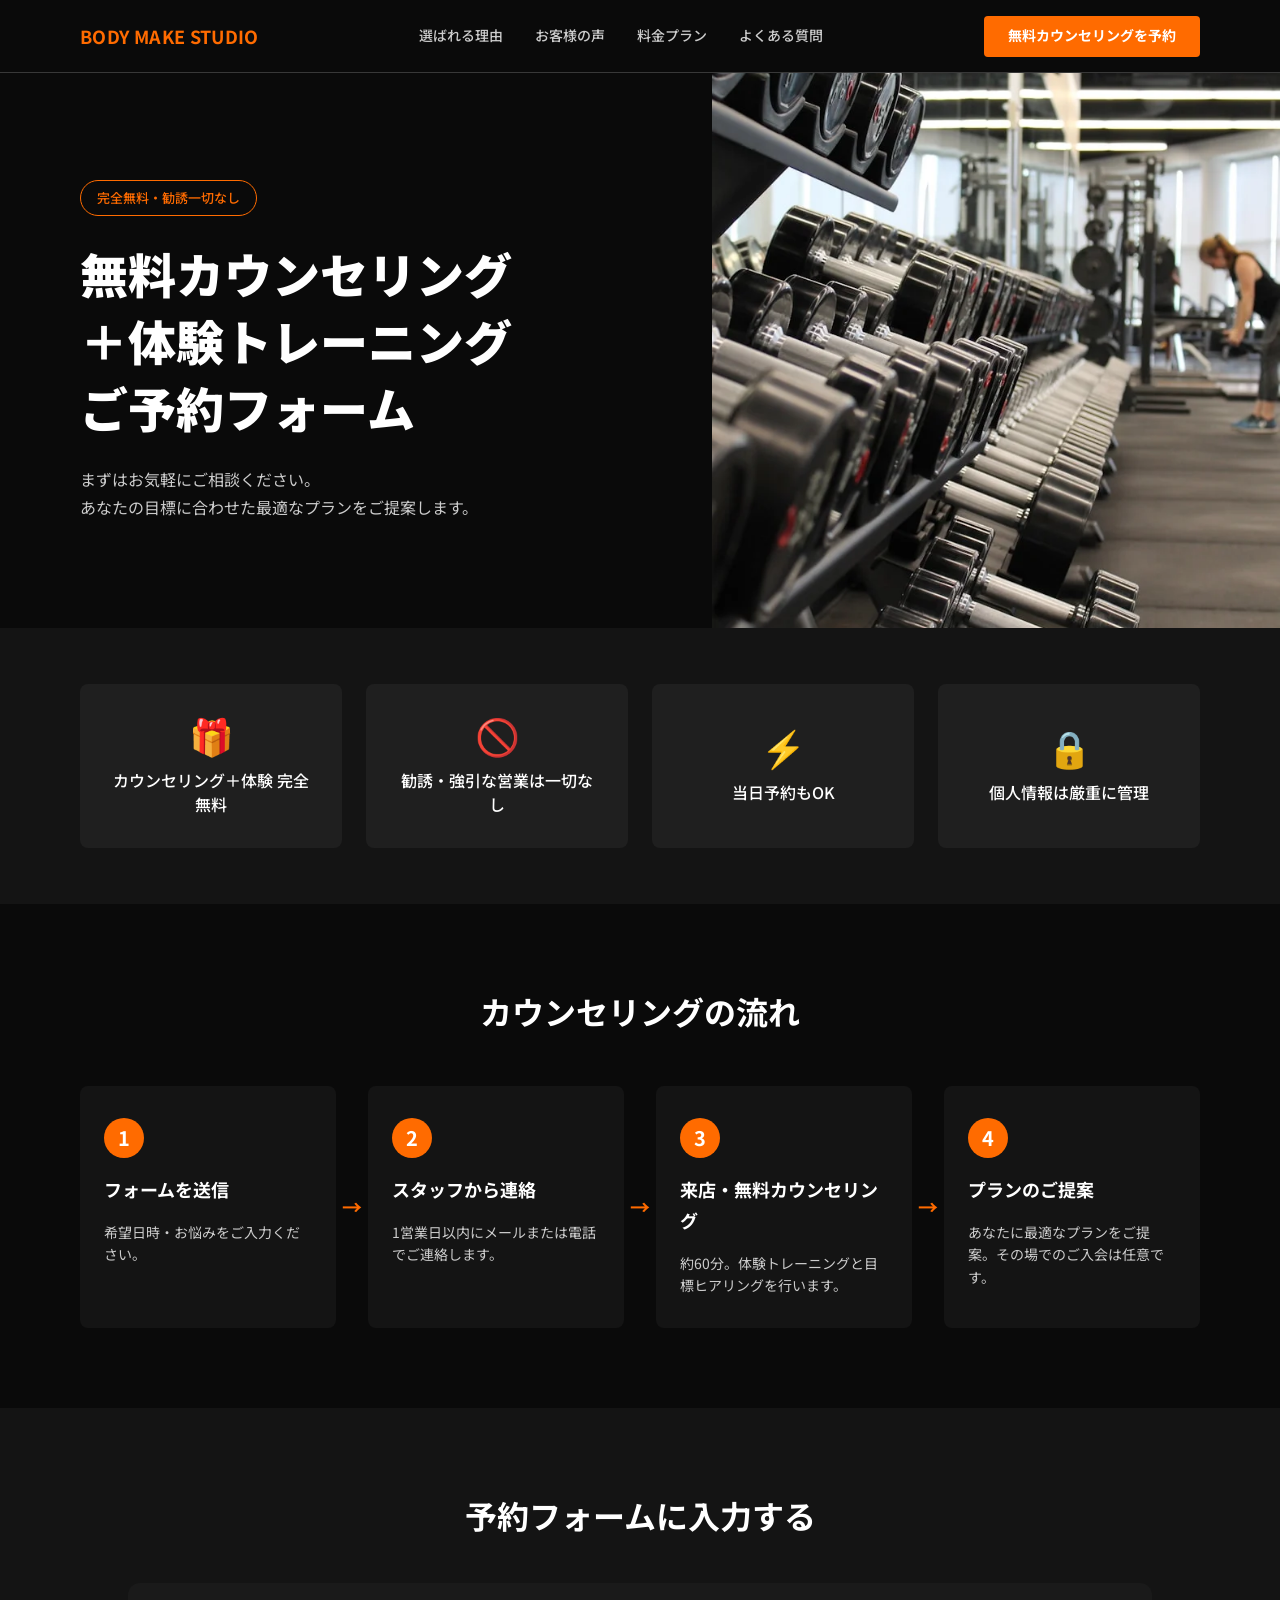
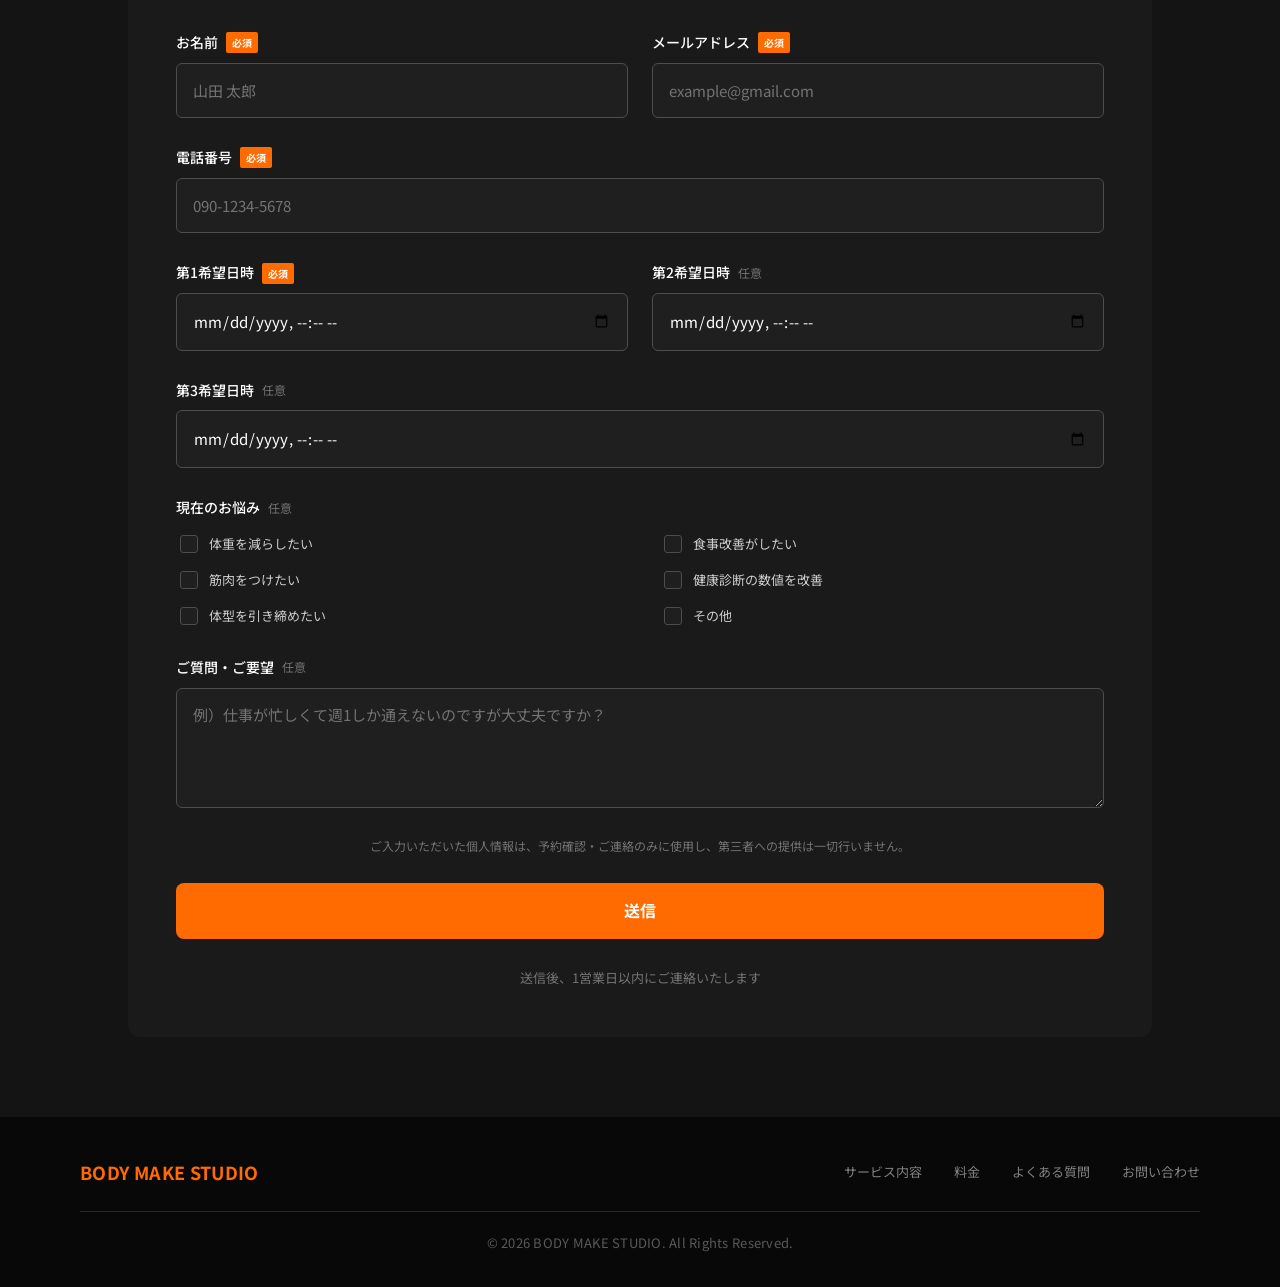
==== commit 043bd167: "refactor: 画像パス更新・未使用CSS削除・日本語コメント追加 画像パス更新: - 全HTMLファイルの参照を img/*.png から images/*.webp に変更  未使用CSS削除" ====
--- a/counseling.html
+++ b/counseling.html
@@ -5,6 +5,7 @@
   <meta name="viewport" content="width=device-width, initial-scale=1.0">
   <meta name="description" content="BODY MAKE STUDIOの無料カウンセリング＋体験トレーニング予約フォーム。完全無料、勧誘一切なし。1営業日以内にスタッフよりご連絡いたします。">
   <title>無料カウンセリング予約｜BODY MAKE STUDIO</title>
+  <!-- Google Fonts: Noto Sans JP -->
   <link rel="preconnect" href="https://fonts.googleapis.com">
   <link rel="preconnect" href="https://fonts.gstatic.com" crossorigin>
   <link href="https://fonts.googleapis.com/css2?family=Noto+Sans+JP:wght@400;500;700;900&display=swap" rel="stylesheet">
@@ -13,8 +14,10 @@
 </head>
 <body>
 
-  <!-- Header -->
-  <!-- Figma: 74:2 Header -->
+  <!-- ==============================================================
+       ヘッダー（index.html と共通構造）
+       SP: ハンバーガーメニュー / PC: ナビ横並び。main.js の initDrawer() が制御。
+       ============================================================== -->
   <header class="header">
     <div class="header__inner">
       <a href="index.html" class="header__logo">BODY MAKE STUDIO</a>
@@ -44,8 +47,10 @@
 
   <main>
 
-    <!-- Counseling Hero -->
-    <!-- Figma: 74:11 Section-Hero -->
+    <!-- ==============================================================
+         カウンセリングヒーロー
+         SP: 画像が上・テキストが下。PC: テキスト左・画像右。
+         ============================================================== -->
     <section class="cns-hero">
       <div class="cns-hero__inner">
         <div class="cns-hero__content">
@@ -54,13 +59,15 @@
           <p class="cns-hero__lead">まずはお気軽にご相談ください。<br>あなたの目標に合わせた最適なプランをご提案します。</p>
         </div>
         <div class="cns-hero__image">
-          <img src="img/hero-counseling.png" alt="カウンセリング風景">
+          <img src="images/hero-counseling.webp" alt="カウンセリング風景">
         </div>
       </div>
     </section>
 
-    <!-- Trust Badges -->
-    <!-- Figma: 75:2 Section-Trust -->
+    <!-- ==============================================================
+         安心ポイント（4つのバッジ）
+         無料・勧誘なしなどの信頼性を強調するセクション。
+         ============================================================== -->
     <section class="cns-trust">
       <div class="cns-trust__inner">
         <ul class="cns-trust__list">
@@ -84,18 +91,21 @@
       </div>
     </section>
 
-    <!-- Steps -->
-    <!-- Figma: 75:16 Section-Steps -->
+    <!-- ==============================================================
+         来店までの流れ（4ステップ）
+         SP: 縦並び / PC: 横並び（矢印 .cns-steps__arrow は PC のみ表示）。
+         ============================================================== -->
     <section class="cns-steps">
       <div class="cns-steps__inner">
         <h2 class="cns-steps__title">カウンセリングの流れ</h2>
+        <!-- ol を使うことでステップの順序をセマンティックに表現 -->
         <ol class="cns-steps__list">
           <li class="cns-steps__item">
             <span class="cns-steps__num">1</span>
             <h3 class="cns-steps__name">フォームを送信</h3>
             <p class="cns-steps__desc">希望日時・お悩みをご入力ください。</p>
           </li>
-          <li class="cns-steps__arrow" aria-hidden="true">→</li>
+          <li class="cns-steps__arrow" aria-hidden="true">→</li><!-- 装飾用の矢印（PC のみ表示） -->
           <li class="cns-steps__item">
             <span class="cns-steps__num">2</span>
             <h3 class="cns-steps__name">スタッフから連絡</h3>
@@ -117,12 +127,19 @@
       </div>
     </section>
 
-    <!-- Form -->
-    <!-- Figma: 77:2 Section-Form -->
+    <!-- ==============================================================
+         予約フォーム
+         送信先は thanks.html（本番時は PHP / フォームサービスに変更する）。
+         バリデーションは main.js の initForm() が担当する。
+         .js-required が付いた入力欄が送信時の検証対象。
+         ============================================================== -->
     <section class="cns-form-section">
       <div class="cns-form-section__inner">
         <h2 class="cns-form-section__title">予約フォームに入力する</h2>
+        <!-- novalidate: ブラウザデフォルトのバリデーションを無効化し JS で制御 -->
         <form class="form js-form" action="thanks.html" method="get" novalidate>
+
+          <!-- 氏名・メールアドレス（横2列） -->
           <div class="form__row">
             <div class="form__field">
               <div class="form__label-row">
@@ -130,6 +147,7 @@
                 <span class="form__required">必須</span>
               </div>
               <input class="form__input js-required" type="text" id="name" name="name" placeholder="山田 太郎" autocomplete="name">
+              <!-- .js-error はバリデーションエラー時に .is-show で表示 -->
               <p class="form__error js-error" data-for="name">お名前をご入力ください。</p>
             </div>
             <div class="form__field">
@@ -142,6 +160,7 @@
             </div>
           </div>
 
+          <!-- 電話番号 -->
           <div class="form__field">
             <div class="form__label-row">
               <label class="form__label" for="tel">電話番号</label>
@@ -151,6 +170,7 @@
             <p class="form__error js-error" data-for="tel">電話番号をご入力ください。</p>
           </div>
 
+          <!-- 第1・第2希望日時（横2列） -->
           <div class="form__row">
             <div class="form__field">
               <div class="form__label-row">
@@ -169,6 +189,7 @@
             </div>
           </div>
 
+          <!-- 第3希望日時 -->
           <div class="form__field">
             <div class="form__label-row">
               <label class="form__label" for="date3">第3希望日時</label>
@@ -177,6 +198,7 @@
             <input class="form__input" type="datetime-local" id="date3" name="date3">
           </div>
 
+          <!-- 現在のお悩み（チェックボックス複数選択可） -->
           <div class="form__field">
             <div class="form__label-row">
               <span class="form__label">現在のお悩み</span>
@@ -192,6 +214,7 @@
             </div>
           </div>
 
+          <!-- ご質問・ご要望（自由記述） -->
           <div class="form__field">
             <div class="form__label-row">
               <label class="form__label" for="message">ご質問・ご要望</label>
@@ -211,8 +234,9 @@
 
   </main>
 
-  <!-- Footer -->
-  <!-- Figma: 78:2 Footer -->
+  <!-- ==============================================================
+       フッター
+       ============================================================== -->
   <footer class="footer">
     <div class="footer__inner">
       <div class="footer__top">
--- a/css/style.css
+++ b/css/style.css
@@ -1,14 +1,14 @@
 @charset "UTF-8";
 
 /* ============================================================
-   BODY MAKE STUDIO LP - common stylesheet
-   Figma fileKey: shJWQE83m8pmmdL6eicm4r
-   PC: 1440px / SP: 768px breakpoint (mobile first)
+   BODY MAKE STUDIO LP - 共通スタイルシート
+   全ページで読み込まれる。モバイルファーストで記述し、
+   768px 以上を @media (min-width: 768px) で上書きする。
    ============================================================ */
 
-/* ===== Variables ===== */
+/* ===== CSS カスタムプロパティ（変数） ===== */
 :root {
-  /* Colors - background */
+  /* 背景色: bg-base が最も暗いベース。セクションごとに微妙に差をつけてメリハリを出す */
   --bg-base: #0d0d0d;
   --bg-darker: #0a0a0a;
   --bg-deepest: #080808;
@@ -16,67 +16,66 @@
   --bg-section-2: #0e0e0e;
   --bg-section-3: #181818;
   --bg-section-4: #141414;
-  --bg-card: #1a1a1a;
+  --bg-card: #1a1a1a;       /* カード背景 */
   --bg-card-2: #1c1c1c;
   --bg-card-3: #1f1f1f;
-  --bg-input: #1f1f1f;
-  --bg-chip: #212121;
+  --bg-input: #1f1f1f;      /* フォーム入力欄の背景 */
+  --bg-chip: #212121;       /* タグ・チップの背景 */
   --bg-chip-2: #2e2e2e;
 
-  /* Colors - accent */
+  /* アクセントカラー: オレンジ系。透明度違いも用意してバッジ背景などに使う */
   --accent: #ff6b00;
   --accent-light: #ff9433;
   --accent-amber: #ffa640;
   --accent-amber-2: #ffa633;
   --accent-warm: #ffb240;
-  --accent-bg-15: rgba(255, 107, 0, 0.15);
+  --accent-bg-15: rgba(255, 107, 0, 0.15); /* 薄い背景用 */
   --accent-bg-20: rgba(255, 107, 0, 0.2);
-  --accent-bg-50: rgba(255, 107, 0, 0.5);
-
-  /* Colors - text */
+  --accent-bg-50: rgba(255, 107, 0, 0.5);  /* ボーダー用 */
+
+  /* テキスト色: white → muted の順に暗くなる */
   --text-white: #ffffff;
   --text-light: #ccc;
   --text-light-2: #d9d9d9;
   --text-medium: #b3b3b3;
   --text-medium-2: #a6a6a6;
   --text-medium-3: #bfbfbf;
-  --text-mid: #999;
+  --text-mid: #999;         /* 補足テキストなど中程度の暗さ */
   --text-dim: #808080;
   --text-dim-2: #737373;
-  --text-muted: #595959;
+  --text-muted: #595959;    /* コピーライトなど最も目立たせない文字 */
   --text-muted-2: #666;
 
-  /* Colors - border / divider */
+  /* ボーダー・区切り線 */
   --border-light: #333;
   --border-mid: #383838;
   --border-dark: #404040;
-  --border-input: #4d4d4d;
+  --border-input: #4d4d4d;  /* フォーム入力欄のボーダー */
   --divider: #2e2e2e;
   --divider-2: #262626;
   --divider-3: #474747;
 
-  /* Colors - misc */
-  --chip-green: #59d973;
-  --color-star: #ffbf00;
-  --color-blue: #39f;
-  --color-green: #4dcc73;
+  /* その他の色 */
+  --chip-green: #59d973;    /* 特徴タグの緑 */
+  --color-star: #ffbf00;    /* 星評価の黄色 */
+  --color-blue: #39f;       /* お知らせカテゴリーの青 */
+  --color-green: #4dcc73;   /* お知らせカテゴリーの緑 */
   --color-blue-bg: rgba(51, 153, 255, 0.2);
   --color-green-bg: rgba(77, 204, 115, 0.2);
 
-  /* Layout */
-  --max-width: 1440px;
-  --content-max: 1280px;
-  --container-padding-pc: 80px;
-  --container-padding-sp: 20px;
-
-  /* Font */
+  /* レイアウト */
+  --max-width: 1440px;            /* コンテンツの最大幅 */
+  --container-padding-pc: 80px;   /* PC時の左右余白 */
+  --container-padding-sp: 20px;   /* SP時の左右余白 */
+
+  /* フォント: 日本語を優先しつつ OS のシステムフォントにフォールバック */
   --font-base: "Noto Sans JP", "Hiragino Sans", "Hiragino Kaku Gothic ProN", "Yu Gothic", Meiryo, sans-serif;
 }
 
-/* ===== Base ===== */
+/* ===== ベーススタイル ===== */
 html {
-  font-size: 62.5%; /* 1rem = 10px */
-  scroll-behavior: smooth;
+  font-size: 62.5%; /* 1rem = 10px にして rem 計算を楽にする（例: 1.6rem = 16px） */
+  scroll-behavior: smooth; /* アンカーリンクでのスムーズスクロール */
 }
 
 body {
@@ -85,17 +84,18 @@
   line-height: 1.7;
   color: var(--text-white);
   background-color: var(--bg-base);
-  -webkit-font-smoothing: antialiased;
+  -webkit-font-smoothing: antialiased;  /* macOS でフォントを滑らかにレンダリング */
   -moz-osx-font-smoothing: grayscale;
-  overflow-x: hidden;
-}
-
+  overflow-x: hidden; /* 横スクロールを防ぐ */
+}
+
+/* 全画像を幅いっぱいに表示し、はみ出た部分はトリミング */
 img {
   width: 100%;
-  height: auto;
   object-fit: cover;
 }
 
+/* リンクのホバー時にトランジションを適用（色・透明度・背景色） */
 a {
   transition: opacity 0.2s ease, color 0.2s ease, background-color 0.2s ease;
 }
@@ -104,34 +104,15 @@
   opacity: 0.85;
 }
 
-/* ===== Layout helpers ===== */
-.l-container {
-  max-width: var(--max-width);
-  margin: 0 auto;
-}
-
-.l-inner {
-  width: 100%;
-  max-width: var(--max-width);
-  margin: 0 auto;
-  padding-left: var(--container-padding-sp);
-  padding-right: var(--container-padding-sp);
-}
-
-@media (min-width: 768px) {
-  .l-inner {
-    padding-left: var(--container-padding-pc);
-    padding-right: var(--container-padding-pc);
-  }
-}
-
 /* ============================================================
-   Header
+   ヘッダー
+   スクロール時も画面上部に固定（sticky）。
+   SP ではハンバーガーメニュー、PC ではナビを横並びで表示する。
    ============================================================ */
 .header {
-  position: sticky;
+  position: sticky; /* スクロールしても上部に固定 */
   top: 0;
-  z-index: 100;
+  z-index: 100; /* 他のコンテンツより手前に表示 */
   width: 100%;
   background-color: var(--bg-darker);
   border-bottom: 1px solid var(--border-mid);
@@ -192,7 +173,7 @@
   opacity: 0.9;
 }
 
-/* Mobile menu toggle */
+/* ハンバーガーボタン（SP のみ表示、PC では display: none） */
 .header__menu-btn {
   display: inline-flex;
   flex-direction: column;
@@ -212,19 +193,21 @@
   transition: transform 0.25s ease, opacity 0.2s ease;
 }
 
+/* is-active 時: 3本線を ✕ 型に変形するアニメーション */
 .header__menu-btn.is-active span:nth-child(1) {
   transform: translateY(7px) rotate(45deg);
 }
 .header__menu-btn.is-active span:nth-child(2) {
-  opacity: 0;
+  opacity: 0; /* 中央の線を消す */
 }
 .header__menu-btn.is-active span:nth-child(3) {
   transform: translateY(-7px) rotate(-45deg);
 }
 
+/* ドロワーメニュー本体: 初期は非表示で JS が .is-open を付けると開く */
 .header__drawer {
   display: none;
-  position: absolute;
+  position: absolute; /* ヘッダー直下に重ねて表示 */
   top: 100%;
   left: 0;
   width: 100%;
@@ -278,7 +261,7 @@
 }
 
 /* ============================================================
-   Footer
+   フッター
    ============================================================ */
 .footer {
   background-color: var(--bg-deepest);
@@ -360,7 +343,9 @@
 }
 
 /* ============================================================
-   Common Buttons
+   共通ボタン (.c-btn)
+   サイズは --primary（塗り）/ --outline（枠線）の2種類。
+   大きさは --lg / --xl で上書きする。
    ============================================================ */
 .c-btn {
   display: inline-flex;
@@ -412,7 +397,7 @@
   }
 }
 
-/* ===== Common Section Heading ===== */
+/* ===== 共通セクション見出し (.c-heading) ===== */
 .c-heading {
   display: flex;
   flex-direction: column;
@@ -431,6 +416,7 @@
   letter-spacing: 2px;
 }
 
+/* ラベルテキストの左右に横線を装飾として追加 */
 .c-heading__label::before,
 .c-heading__label::after {
   content: "";
@@ -464,7 +450,7 @@
   }
 }
 
-/* ===== Section base ===== */
+/* ===== セクション共通の上下余白 (.l-section) ===== */
 .l-section {
   padding: 64px 0;
 }
@@ -476,7 +462,9 @@
 }
 
 /* ============================================================
-   TOP PAGE - Hero (FV)
+   トップページ: ヒーロー（ファーストビュー）
+   SP: テキストが下・画像が上の縦並び（order で制御）。
+   PC: テキスト左・画像右の横並び（flex-direction: row）。
    ============================================================ */
 .hero {
   position: relative;
@@ -490,6 +478,7 @@
   flex-direction: column;
 }
 
+/* SP では order: 2 で画像の下にテキストを配置 */
 .hero__content {
   display: flex;
   flex-direction: column;
@@ -551,6 +540,7 @@
   color: var(--text-medium-2);
 }
 
+/* SP では order: 1 で画像を上に配置 */
 .hero__image {
   position: relative;
   aspect-ratio: 4 / 3;
@@ -564,6 +554,7 @@
   object-fit: cover;
 }
 
+/* 画像上部と下部に暗いグラデーションをかけてテキストを読みやすくする */
 .hero__image::before {
   content: "";
   position: absolute;
@@ -623,6 +614,7 @@
     order: 2;
   }
 
+  /* PC: 画像の左端にグラデーションをかけてテキストとの境界を自然につなぐ */
   .hero__image::after {
     content: "";
     position: absolute;
@@ -634,7 +626,7 @@
 }
 
 /* ============================================================
-   News (NEWS preview on top page)
+   お知らせ（トップページのプレビュー表示）
    ============================================================ */
 .news {
   background-color: var(--bg-section-3);
@@ -763,7 +755,7 @@
 }
 
 /* ============================================================
-   Pain Points (Section 02)
+   悩み訴求セクション
    ============================================================ */
 .pain {
   background-color: var(--bg-section-1);
@@ -862,7 +854,7 @@
 }
 
 /* ============================================================
-   Reasons (Section 03)
+   選ばれる理由セクション
    ============================================================ */
 .reason {
   background-color: var(--bg-section-2);
@@ -938,6 +930,7 @@
   object-fit: cover;
 }
 
+/* 写真下部にグラデーションをかけてラベルテキストを読みやすくする */
 .reason__photo::after {
   content: "";
   position: absolute;
@@ -1032,7 +1025,7 @@
 }
 
 /* ============================================================
-   Before / After (Section 04)
+   ビフォーアフターセクション
    ============================================================ */
 .ba {
   background-color: var(--bg-section-1);
@@ -1156,7 +1149,7 @@
 }
 
 /* ============================================================
-   Testimonials (Section 05)
+   お客様の声セクション
    ============================================================ */
 .voice {
   background-color: var(--bg-section-2);
@@ -1272,7 +1265,7 @@
 }
 
 /* ============================================================
-   Trainer (Section 06)
+   トレーナー紹介セクション
    ============================================================ */
 .trainer {
   background-color: var(--bg-section-1);
@@ -1405,7 +1398,7 @@
 }
 
 /* ============================================================
-   Pricing (Section 07)
+   料金プランセクション
    ============================================================ */
 .pricing {
   background-color: var(--bg-section-2);
@@ -1620,7 +1613,8 @@
 }
 
 /* ============================================================
-   FAQ (Section 08)
+   FAQ（よくある質問）セクション
+   アコーディオンの開閉は JS が .is-open を付与することで制御する。
    ============================================================ */
 .faq {
   background-color: var(--bg-section-1);
@@ -1705,6 +1699,7 @@
   height: 16px;
 }
 
+/* ::before が横線、::after が縦線で + アイコンを構成する */
 .faq__icon::before,
 .faq__icon::after {
   content: "";
@@ -1727,10 +1722,12 @@
   transform: translate(-50%, -50%);
 }
 
+/* 開いた状態では縦線を scaleY(0) で消して − アイコンにする */
 .faq__item.is-open .faq__icon::after {
   transform: translate(-50%, -50%) scaleY(0);
 }
 
+/* 回答欄: 初期非表示、.is-open が付いたら flex で表示 */
 .faq__a {
   display: none;
   padding: 18px 20px;
@@ -1805,7 +1802,7 @@
 }
 
 /* ============================================================
-   Final CTA (Section 09)
+   最終 CTA セクション
    ============================================================ */
 .final {
   background: linear-gradient(to bottom, #0f0803, var(--bg-darker));
@@ -1927,7 +1924,7 @@
 }
 
 /* ============================================================
-   Access (Section 10)
+   店舗情報・アクセスセクション
    ============================================================ */
 .access {
   background-color: var(--bg-section-2);
@@ -2059,7 +2056,7 @@
 }
 
 /* ============================================================
-   Counseling page
+   カウンセリングページ (counseling.html)
    ============================================================ */
 .cns-hero {
   background-color: var(--bg-darker);
@@ -2153,7 +2150,7 @@
   }
 }
 
-/* Counseling - Trust badges */
+/* カウンセリング - 安心ポイント（4つのバッジ） */
 .cns-trust {
   background-color: var(--bg-section-4);
   padding: 40px 0;
@@ -2223,7 +2220,7 @@
   }
 }
 
-/* Counseling - Steps */
+/* カウンセリング - 来店までの流れ（ステップ） */
 .cns-steps {
   background-color: var(--bg-darker);
   padding: 56px 0;
@@ -2339,7 +2336,7 @@
   }
 }
 
-/* Counseling - Form */
+/* カウンセリング - 予約フォーム */
 .cns-form-section {
   background-color: var(--bg-section-4);
   padding: 56px 0;
@@ -2575,7 +2572,7 @@
 }
 
 /* ============================================================
-   Thanks page
+   サンクスページ (thanks.html)
    ============================================================ */
 .thanks-success {
   background-color: var(--bg-darker);
@@ -2825,7 +2822,7 @@
 }
 
 /* ============================================================
-   News list page
+   お知らせ一覧ページ (news.html)
    ============================================================ */
 .news-page-hero {
   background-color: #171717;
@@ -2969,7 +2966,7 @@
   }
 }
 
-/* News grid */
+/* お知らせ投稿グリッド */
 .news-archive {
   background-color: var(--bg-section-1);
   padding: 40px 0;
@@ -3069,7 +3066,7 @@
   color: var(--accent);
 }
 
-/* Pagination */
+/* ページネーション */
 .news-pagination {
   display: flex;
   justify-content: center;
@@ -3133,7 +3130,8 @@
   }
 }
 
-/* ===== Utility ===== */
+/* ===== ユーティリティ ===== */
+/* スクリーンリーダー専用テキスト（視覚的には非表示、アクセシビリティ目的） */
 .is-sr-only {
   position: absolute;
   width: 1px;
